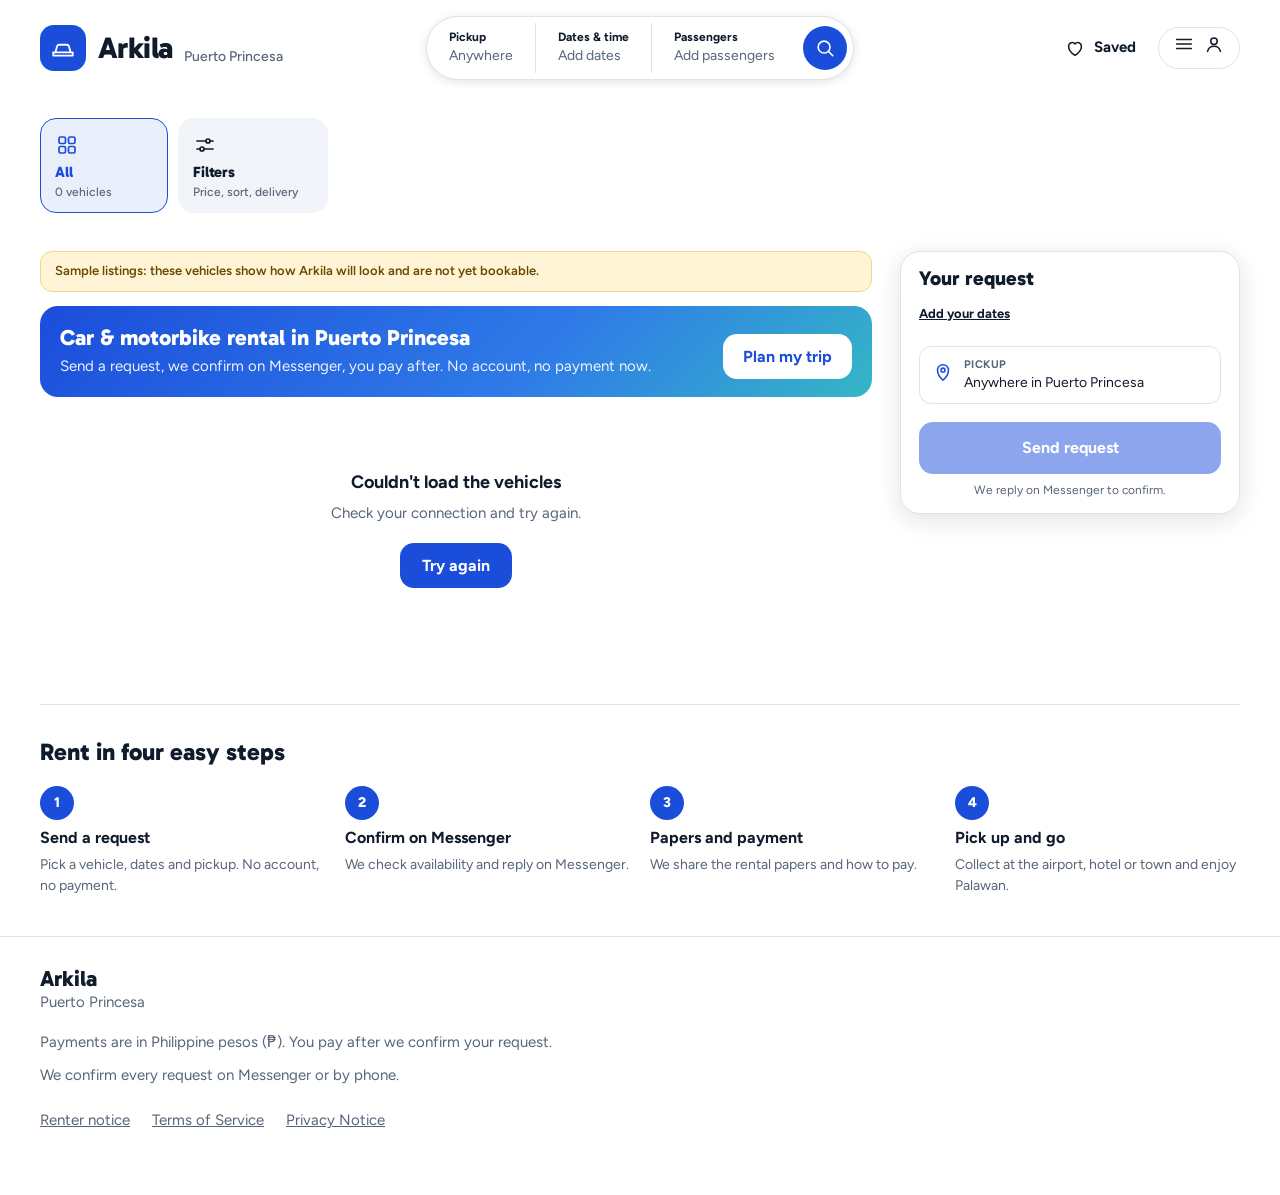
==== index.html @ a8ea5e09 "Fix pass: cards show full details, admin accessibility and counts Renter - Saved / results cards on " ====
<!doctype html><html lang="en"><head><meta charset="utf-8"><meta name="viewport" content="width=device-width,initial-scale=1">
<title>Arkila – Car &amp; Motorbike Rental in Puerto Princesa, Palawan</title>
<meta name="description" content="Rent a car, van or motorbike in Puerto Princesa. Send a request, we confirm on Messenger, you pay after. Airport, hotel and city pickup.">
<meta property="og:type" content="website"><meta property="og:site_name" content="Arkila">
<meta property="og:title" content="Arkila – Car &amp; Motorbike Rental in Puerto Princesa">
<meta property="og:description" content="Send a request, we confirm on Messenger, you pay after. Airport, hotel and city pickup.">
<meta property="og:locale" content="en_PH">
<meta name="twitter:card" content="summary">
<meta name="twitter:title" content="Arkila – Car &amp; Motorbike Rental in Puerto Princesa">
<meta name="twitter:description" content="Send a request, we confirm on Messenger, you pay after. Airport, hotel and city pickup.">
<!-- Still to add once the real address is known: og:image (a 1200x630 photo, full https link), og:url and a canonical link, e.g. <meta property="og:image" content="https://YOUR-DOMAIN/og.jpg"> -->
<meta name="theme-color" content="#1B4DDB">
<link rel="icon" href="data:image/svg+xml,%3Csvg xmlns='http://www.w3.org/2000/svg' viewBox='0 0 32 32'%3E%3Crect width='32' height='32' rx='8' fill='%231B4DDB'/%3E%3Cpath d='M7 21l2-7a2.5 2.5 0 0 1 2.4-1.8h9.2A2.5 2.5 0 0 1 23 14l2 7M5 21h22v4H5z' fill='none' stroke='%23fff' stroke-width='2' stroke-linejoin='round'/%3E%3C/svg%3E">
<link href="https://fonts.googleapis.com/css2?family=Gabarito:wght@600;700;800&family=Figtree:wght@400;500;600;700&display=swap" rel="stylesheet">
<script>try{var _p=(JSON.parse(localStorage.getItem('arkila2-pref')||'{}')||{});if(_p.theme==='light'||_p.theme==='dark')document.documentElement.setAttribute('data-theme',_p.theme)}catch(e){}</script><style>
:root{--bad:#C62828;--bg:#F1F4F8;--surface:#fff;--ink:#101B2B;--muted:#576579;--line:#DCE3EB;--accent:#1B4DDB;--accent-ink:#fff;--sun:#FFC72C;--tile1:#E3EAF3;--tile2:#CFD9E6;--win:#DCEBFA;--sh1:0 2px 10px rgba(15,26,43,.12);--f-display:'Gabarito','Trebuchet MS',system-ui,sans-serif;--f-body:'Figtree',system-ui,sans-serif}
@media(prefers-color-scheme:dark){:root:not([data-theme=light]){--bg:#0F0F10;--surface:#18181A;--ink:#F2F2F2;--muted:#9A9A9F;--line:#2D2D31;--accent:#6E95FF;--accent-ink:#0A1220;--tile1:#26262B;--tile2:#1C1C20;--win:#3A3A44;color-scheme:dark}}:root[data-theme=dark]{--bg:#0F0F10;--surface:#18181A;--ink:#F2F2F2;--muted:#9A9A9F;--line:#2D2D31;--accent:#6E95FF;--accent-ink:#0A1220;--tile1:#26262B;--tile2:#1C1C20;--win:#3A3A44;color-scheme:dark}:root[data-theme=light]{color-scheme:light}
*{box-sizing:border-box}html{-webkit-text-size-adjust:100%}
body{margin:0;background:var(--surface);color:var(--ink);font:15px/1.45 var(--f-body)}
button{font:inherit;color:inherit;background:none;border:0;cursor:pointer;padding:0}
svg.i{width:22px;height:22px;fill:none;stroke:currentColor;stroke-width:1.7;stroke-linecap:round;stroke-linejoin:round;flex:none}
/* header */
.hdr{position:sticky;top:0;z-index:20;background:var(--surface)}
.hrow{display:grid;grid-template-columns:1fr auto 1fr;align-items:center;gap:16px;padding:14px 40px}
.logo{display:flex;align-items:center;gap:10px;font:800 21px var(--f-display);letter-spacing:-.02em}
.logo i{width:32px;height:32px;border-radius:10px;background:var(--accent);display:grid;place-items:center}
.logo small{font:500 12px var(--f-body);color:var(--muted);letter-spacing:0}
.pill{display:flex;align-items:center;border:1px solid var(--line);border-radius:999px;box-shadow:var(--sh1);background:var(--surface);padding:6px 6px 6px 0}
.seg{padding:6px 22px;border-right:1px solid var(--line);text-align:left;white-space:nowrap}
.seg:nth-child(3){border-right:0}
.seg b{display:block;font-size:12px;font-weight:700}.seg span{font-size:14px;color:var(--muted)}
.pill .seg span.set,.pill .sm span.set,.pill .sm b.set{color:var(--ink);font-weight:600}.pill .seg span:not(.set){font-style:normal}
.go{width:44px;height:44px;border-radius:50%;background:var(--accent);color:var(--accent-ink);display:grid;place-items:center;margin-left:6px;border:0;padding:0;font:inherit;cursor:pointer}
.hr{display:flex;justify-content:flex-end;gap:8px;align-items:center}
.hr .b{height:42px;padding:0 14px;border-radius:999px;display:flex;align-items:center;gap:8px;font-weight:700}
.hr .b:hover{background:var(--bg)}
.menu{border:1px solid var(--line)!important}
.cats{display:flex;align-items:center;gap:8px;padding:0 40px;border-bottom:1px solid var(--line)}
.cats .row{display:flex;gap:34px;flex:1;overflow-x:auto;scrollbar-width:none}
.cat{display:flex;flex-direction:column;align-items:center;gap:6px;padding:10px 4px 12px;color:var(--muted);font-size:12px;font-weight:700;border-bottom:2px solid transparent;white-space:nowrap}
.cat svg{width:26px;height:26px}
.cat:hover{color:var(--ink)}.cat.on{color:var(--ink);border-color:var(--ink)}
.fbtn{display:flex;gap:8px;align-items:center;border:1px solid var(--line);border-radius:12px;padding:10px 14px;font-weight:700;font-size:14px}
/* grid */
.main{padding:24px 40px 120px;max-width:1500px;margin:0 auto}
.count{color:var(--muted);font-size:14px;margin:0 0 16px}
.tsg{border:1.5px solid var(--accent,#1B4DDB);border-radius:18px;padding:14px;margin:0 0 22px;background:color-mix(in srgb,var(--accent,#1B4DDB) 5%,var(--surface))}.tsh{display:flex;justify-content:space-between;gap:10px;align-items:flex-start;margin-bottom:10px}.tsh small{display:block;color:var(--muted);font-size:12.5px}.tsn{margin:0 0 10px;padding:9px 12px;border-radius:12px;background:var(--surface);border:1px solid var(--line);font-size:13px}.tsf{margin:10px 0 0;font-size:12px;color:var(--muted)}.why{display:flex;flex-wrap:wrap;gap:5px;margin-top:8px}.why span{font-size:12px;font-weight:700;border-radius:999px;padding:3px 9px}.why .ok{background:#E3F4EA;color:#145C37}.why .wn{background:#FDEBD0;color:#7A4300}.gl{font-size:12px;font-weight:700;color:var(--muted);margin:12px 0 6px}.chip.bt{border-style:dashed}.chip.bt.on{background:#0E6B8C;border-color:#0E6B8C}.tsn.boat{border-color:#0E6B8C;background:#E5F3F8;color:#0B3F52}.tsn.warn{border-color:#C77700;background:#FFF4E0;color:#5A3300}.rcv{width:100%;border:1px solid var(--line);border-radius:14px;padding:10px 14px;text-align:left;display:grid;gap:3px;font-size:14px}.rcv small{color:var(--muted)}.rcv.good{border-color:#15774A;background:#E3F4EA;color:#0E4D2E}.rcv.good small{color:#0E4D2E}.rcv.bad{border-color:#C77700;background:#FFF4E0;color:#5A3300}.rcv.bad small{color:#5A3300}.gch{display:flex;flex-wrap:wrap;gap:8px}
.grid{display:grid;grid-template-columns:repeat(auto-fill,minmax(250px,1fr));gap:28px 20px}
.card{display:block;text-align:left;width:100%}
.ph{position:relative;aspect-ratio:1/.92;border-radius:16px;background:linear-gradient(160deg,var(--tile1),var(--tile2));display:grid;place-items:center;overflow:hidden}
.ph svg.v{width:86%;height:auto;transition:transform .35s}
.card:hover .ph svg.v{transform:scale(1.05)}
.bd{position:absolute;left:12px;top:12px;background:var(--surface);border-radius:999px;padding:4px 11px;font-size:12px;font-weight:700;box-shadow:0 1px 4px rgba(0,0,0,.15)}
.hrt{position:absolute;right:10px;top:10px;color:#fff;width:36px;height:36px;display:grid;place-items:center}
.hrt svg{width:26px;height:26px;fill:rgba(0,0,0,.38);stroke:#fff;stroke-width:1.8;filter:drop-shadow(0 1px 2px rgba(0,0,0,.3))}
.hrt.on svg{fill:#E0245E;stroke:#E0245E}
.dots{position:absolute;bottom:10px;left:0;right:0;display:flex;justify-content:center;gap:5px}
.dots i{width:6px;height:6px;border-radius:50%;background:rgba(16,27,43,.25)}.dots i:first-child{background:var(--ink)}
.t{display:flex;justify-content:space-between;gap:8px;margin-top:10px;font-weight:700}
.t span{font-weight:500;display:flex;gap:4px;align-items:center}
.t svg{width:13px;height:13px;fill:var(--ink);stroke:none}
.s{color:var(--muted);font-size:14px}
.pr{margin-top:4px}.pr b{font-weight:700}.pr span{color:var(--muted)}
.how{margin-top:56px;padding-top:32px;border-top:1px solid var(--line)}
.how h2{font:800 24px var(--f-display);margin:0 0 20px}
.hw{display:grid;grid-template-columns:repeat(4,1fr);gap:20px}
.hw div{display:flex;flex-direction:column;gap:6px}
.hw .n{width:34px;height:34px;border-radius:50%;background:var(--accent);color:var(--accent-ink);display:grid;place-items:center;font-weight:800}
.hw b{font-size:16px}.hw span{color:var(--muted);font-size:14px}
.mapb{display:none}
.tabs{display:none}
.sm{display:none}
/* phone */
@media(max-width:760px){
 .hrow{grid-template-columns:1fr auto;padding:12px 16px 10px;gap:10px}
 .hrow .logo,.hrow .hr{display:none}
 .pill{flex:1;padding:6px;box-shadow:var(--sh1)}.pill .seg{display:none}.pill .sm{display:flex;align-items:center;gap:12px;flex:1;padding:4px 10px}
 .pill .sm div{line-height:1.25}.pill .sm b{display:block;font-size:14px}.pill .sm span{font-size:12px;color:var(--muted)}
 .pill .go{display:none}
 .hrow{display:flex}
 .circ{width:44px;height:44px;border:1px solid var(--line);border-radius:50%;display:grid;place-items:center;flex:none}
 .cats{padding:0 16px}.cats .fbtn{display:none}.cats .row{gap:26px}
 .main{padding:14px 16px 150px}.grid{grid-template-columns:1fr;gap:26px}
 .ph{aspect-ratio:1/.78;border-radius:18px}
 .hw{grid-template-columns:1fr 1fr}
 .mapb{bottom:84px;padding:12px 18px}
 .tabs{display:grid;grid-template-columns:repeat(4,1fr);position:fixed;bottom:0;left:0;right:0;background:var(--surface);border-top:1px solid var(--line);padding:8px 8px 14px;z-index:30}
 .tabs button{display:flex;flex-direction:column;align-items:center;gap:3px;font-size:11px;font-weight:700;color:var(--muted)}
 .tabs .on{color:var(--accent)}
}
@media(min-width:761px){.circ{display:none}}

/* merge: request panel + add button */
.layout{display:grid;grid-template-columns:minmax(0,1fr) 340px;gap:28px;align-items:start}
.layout .grid{grid-template-columns:repeat(auto-fill,minmax(230px,1fr))}
.cart{position:sticky;top:calc(var(--hh,190px) + 16px);background:var(--surface);border-radius:20px;border:1px solid var(--line);padding:18px;box-shadow:0 6px 24px rgba(15,26,43,.12)}
.cart h3{font:800 20px var(--f-display);margin:0 0 4px}.cart .sub{color:var(--muted);font-size:13px;margin-bottom:12px}
.row2{display:flex;gap:10px;align-items:center;border:1px solid var(--line);border-radius:12px;padding:10px 12px;margin-bottom:8px;font-size:14px}.row2 b{display:block;font-size:11px;color:var(--muted);letter-spacing:.04em}.row2 svg{color:var(--accent)}
.empty{text-align:center;padding:22px 10px;color:var(--muted);border:1.5px dashed var(--line);border-radius:14px;margin:10px 0}.empty svg{width:34px;height:34px;color:var(--line)}
.li{display:flex;gap:10px;align-items:center;padding:8px 0;border-bottom:1px solid var(--line)}
.li .th{width:56px;aspect-ratio:16/10;border-radius:8px;background:linear-gradient(160deg,var(--tile1),var(--tile2));display:grid;place-items:center;flex:none}.li .th svg{width:84%;height:auto}
.li div.x{flex:1;line-height:1.25}.li b{font-size:14px}.li small{display:block;color:var(--muted)}.li button{color:var(--muted);font-size:20px;padding:4px 8px}
.tot{display:flex;justify-content:space-between;margin:12px 0 4px;font-weight:700}.tot span:last-child{font:800 18px var(--f-display)}
.cta{width:100%;background:var(--accent);color:var(--accent-ink);border-radius:14px;padding:14px;font-weight:700;font-size:16px;margin-top:10px}.cta[disabled]{opacity:.4;cursor:default}
.note{font-size:12px;color:var(--muted);text-align:center;margin-top:8px}
.add{position:absolute;right:10px;bottom:10px;width:40px;height:40px;border-radius:50%;background:var(--surface);color:var(--accent);display:grid;place-items:center;box-shadow:0 3px 10px rgba(0,0,0,.25);transition:.15s;z-index:2}
.add.on{background:var(--accent);color:var(--accent-ink)}
.dots{display:none}
.pitch{display:flex;gap:16px;align-items:center;justify-content:space-between;flex-wrap:wrap;border-radius:18px;padding:18px 20px;margin:0 0 12px;background:linear-gradient(135deg,#1B4DDB,#2F7BE8 60%,#35B6C6);color:#fff}.pitch b{display:block;font:800 22px/1.2 var(--f-display)}.pitch span{display:block;opacity:.92;margin-top:4px}.pitch .pt{display:flex;gap:6px;flex-wrap:wrap;margin-top:10px}.pitch .pt i{font-style:normal;background:rgba(255,255,255,.18);border-radius:999px;padding:4px 10px;font-size:12px;font-weight:700}.pitch .cta{width:auto;padding:11px 20px;background:#fff;color:#1B4DDB}.qp{display:flex;gap:8px;overflow-x:auto;margin:0 0 14px;padding-bottom:2px;scrollbar-width:none}.qp .chip{white-space:nowrap;flex:none}
.cart.slim .empty{display:none}.cart.slim{padding:14px 18px}
.av{border:1px solid var(--line);border-radius:14px;padding:12px}.avh{display:flex;align-items:center;justify-content:space-between;margin-bottom:6px}.avh .x{width:32px;height:32px;border-radius:50%;border:1px solid var(--line);font-size:18px}
.avg{display:grid;grid-template-columns:repeat(7,1fr);gap:3px;text-align:center}.avg em{font-style:normal;font-size:12px;color:var(--muted);padding:3px 0}.avg span{padding:7px 0;border-radius:9px;font-weight:700;font-size:14px}.avg .pa{color:#B7C0CC}.sec2{display:flex;align-items:center;gap:8px;font-size:11px;font-weight:800;letter-spacing:.08em;text-transform:uppercase;color:var(--muted);margin:6px 0 -2px}.sec2 i{width:20px;height:20px;border-radius:50%;background:var(--accent);color:#fff;font-style:normal;display:grid;place-items:center;font-size:11px;letter-spacing:0}.dsr{display:flex;justify-content:space-between;align-items:center;gap:10px;border:1.5px solid var(--line);border-radius:14px;padding:11px 14px}.dsr small{display:block;color:var(--muted);font-size:11px;font-weight:700;letter-spacing:.05em;text-transform:uppercase}.dsr b{font-size:15px}.av.cod{margin:0}
.avg .pk{cursor:pointer}.avg .pk:hover{outline:2px solid color-mix(in srgb,var(--accent) 45%,transparent)}
.avg .x{background:var(--line);color:var(--muted);text-decoration:line-through}.avg .sl{background:color-mix(in srgb,var(--accent) 16%,transparent);color:var(--accent)}.avl i{display:inline-block;width:12px;height:12px;border-radius:4px;margin-right:5px;vertical-align:-2px}.avl i.x{background:var(--line)}.avl i.sl{background:color-mix(in srgb,var(--accent) 30%,transparent)}
.avw{background:color-mix(in srgb,var(--bad) 10%,transparent);border:1px solid color-mix(in srgb,var(--bad) 40%,transparent);color:var(--bad);border-radius:12px;padding:9px 12px;font-weight:700;font-size:13px}.bz{font-size:12px;font-weight:700;color:var(--muted);margin-top:2px}
.cta[disabled]{opacity:.5;cursor:not-allowed}
.avs{border-radius:12px;padding:9px 12px;font-weight:700;font-size:13px;flex:none}.avs.good{background:color-mix(in srgb,var(--good,#15774A) 14%,transparent);color:var(--good,#15774A)}.avs.bad{background:color-mix(in srgb,var(--bad) 10%,transparent);color:var(--bad)}
.qp{display:flex;gap:8px;overflow-x:auto;margin:0 0 6px;padding-bottom:2px;scrollbar-width:none}.qp::-webkit-scrollbar{display:none}.qp .chip{flex:none;white-space:nowrap}.qp .plan svg{width:15px;height:15px}
.pr .pd{display:block;color:var(--muted);font-size:13px;margin-top:1px}.rsec{margin:22px 0 0}.rsec:first-of-type{margin-top:14px}.rhd{display:flex;align-items:flex-end;justify-content:space-between;gap:12px;margin:0 0 10px}.rhd h2{font:800 20px var(--f-display);margin:0}.rhd p{margin:2px 0 0;color:var(--muted);font-size:13px}
.rar{display:flex;gap:6px;flex:none}.rab{width:32px;height:32px;border-radius:50%;border:1px solid var(--line);background:var(--surface);font-size:20px;line-height:1;display:grid;place-items:center;cursor:pointer}.rab:hover{border-color:var(--ink)}
.rw{display:flex;gap:16px;overflow-x:auto;scroll-snap-type:x proximity;scroll-behavior:smooth;scrollbar-width:none;padding:2px 2px 6px;margin:0 -2px}.rw::-webkit-scrollbar{display:none}.rw .card{flex:none;width:clamp(190px,21vw,235px);scroll-snap-align:start}
@media(max-width:760px){.rar{display:none}.rw{gap:12px;margin:0 -14px;padding:2px 14px 6px;scroll-padding-left:14px}.rw .card{width:min(46vw,200px)}.rhd h2{font-size:18px}}
.sheet.pp.sm{top:76px;left:auto;right:max(24px,calc((100% - 1280px)/2 + 24px));transform:none;width:min(380px,calc(100% - 32px));max-height:calc(100% - 100px);border-radius:18px;box-shadow:0 14px 44px rgba(0,0,0,.28)}.sheet.pp.sm::before{display:none}
.sheet.pp.sm .mn,.sheet.pp.sm .sh-b{grid-template-columns:minmax(0,1fr);min-width:0}.sheet.pp.sm .mn>button,.sheet.pp.sm .mn>a{min-width:0}.drs>*{flex-shrink:0}.mn .mrow{display:flex;align-items:center;justify-content:space-between;gap:10px;padding:8px}.mn .mrow .ml{display:flex;gap:14px;align-items:center;font-weight:700}.mn .sg2{display:flex;border:1px solid var(--line);border-radius:999px;padding:2px;flex:none}.mn .sg2 button{padding:6px 10px;gap:0;border-radius:999px;color:var(--muted);font-size:13px}.mn .sg2 button:hover{background:none}.mn .sg2 button.on{background:var(--ink);color:var(--surface)}
@media(max-width:760px){.sheet.pp.sm{top:auto;right:0;left:0;width:auto;max-height:78%;border-radius:22px 22px 0 0}.sheet.pp.sm::before{content:'';display:block;width:40px;height:4px;border-radius:4px;background:var(--line);margin:8px auto 0;flex:none}}
.crow{display:flex;gap:8px;align-items:center;margin:0 0 16px;flex-wrap:wrap}.crow .count{margin:0;flex:1}
.chip{display:flex;gap:6px;align-items:center;border:1px solid var(--line);border-radius:999px;padding:7px 14px;font-weight:700;font-size:14px}.chip.on{background:var(--ink);color:var(--surface);border-color:var(--ink)}
.chip svg{width:16px;height:16px}
.cbar{display:none;position:fixed;left:12px;right:12px;bottom:12px;z-index:31;background:var(--accent);color:var(--accent-ink);border-radius:16px;padding:12px 14px;align-items:center;gap:12px;box-shadow:0 8px 24px rgba(0,0,0,.3);transform:translateY(220px);visibility:hidden;transition:.25s,visibility 0s .25s}
.cbar.show{transform:none;visibility:visible;transition:.25s}.cbar .n{flex:none;width:30px;height:30px;border-radius:9px;background:rgba(255,255,255,.2);display:grid;place-items:center;font-weight:800}
.cbar>div:not(.n){flex:1;line-height:1.2}.cbar small{display:block;opacity:.85;font-size:12px}.cbar b{font-size:16px}.cbar .rv{background:var(--surface);color:var(--accent);border-radius:12px;padding:10px 16px;font-weight:800}
@media(max-width:1100px){.layout{grid-template-columns:minmax(0,1fr)}.cart{display:none}.cbar{display:flex}}
@media(max-width:760px){.cbar{bottom:72px}.chip.hd{display:none}}

.logo{background:none;border:0;cursor:pointer;color:inherit}
.hr .b,.circ,.fbtn{position:relative}
em.bg{position:absolute;top:2px;right:2px;min-width:18px;height:18px;border-radius:9px;background:var(--accent);color:var(--accent-ink);font:700 11px var(--f-body);font-style:normal;display:none;place-items:center;padding:0 4px}
.hr .b em.bg{position:static;margin-left:2px}
.fbtn em.bg{position:static}
.row2{width:100%;text-align:left;background:none;cursor:pointer}.row2:hover{border-color:var(--ink)}
.dl{position:absolute;left:12px;bottom:12px;background:rgba(16,27,43,.78);color:#fff;border-radius:999px;padding:3px 10px;font-size:12px;font-weight:700}
.card{cursor:pointer}.hrt:active svg,.add:active{transform:scale(.88)}.hrt svg,.add{transition:transform .12s}
.card{animation:in .35s both}.calm .card{animation:none}@keyframes in{from{opacity:0;transform:translateY(8px)}}
.pg{font:800 26px var(--f-display);margin:0 0 16px}
.none{text-align:center;padding:60px 16px;display:flex;flex-direction:column;align-items:center;gap:8px;color:var(--muted)}.none b{color:var(--ink);font-size:18px}
.map{position:relative;aspect-ratio:16/8.5;border-radius:20px;overflow:hidden;border:1px solid var(--line)}.map>svg{position:absolute;inset:0;width:100%;height:100%}
.pinb{position:absolute;transform:translate(-50%,-100%);background:var(--surface);border-radius:999px;padding:6px 12px;font-weight:800;font-size:14px;box-shadow:0 4px 14px rgba(0,0,0,.3);white-space:nowrap;text-align:center;line-height:1.1}.pinb small{display:block;font-weight:600;color:var(--muted);font-size:11px}.pinb:hover{background:var(--ink);color:var(--surface)}.pinb:hover small{color:var(--surface)}
/* sheets */
#ov{position:fixed;inset:0;z-index:60;display:none}#ov.on{display:block}
#ov .bk{position:absolute;inset:0;background:rgba(0,0,0,.42);animation:fadei .2s}
.sheet{position:absolute;background:var(--surface);border-radius:22px;box-shadow:0 24px 70px rgba(0,0,0,.4);display:flex;flex-direction:column;overflow:hidden}
.sheet.pp{top:92px;left:50%;transform:translateX(-50%);width:min(460px,calc(100% - 32px));max-height:calc(100% - 120px);animation:fadei .18s}
.sheet.md{top:50%;left:50%;transform:translate(-50%,-50%);width:min(800px,calc(100% - 48px));max-height:calc(100% - 60px);animation:fadei .18s}
@keyframes fadei{from{opacity:0}}@keyframes up{from{transform:translateY(100%)}}
.sh-h{display:flex;align-items:center;justify-content:space-between;padding:14px 18px;border-bottom:1px solid var(--line);font:800 18px var(--f-display)}
.sh-b{padding:16px 18px;overflow:auto}.sh-f{padding:12px 18px;border-top:1px solid var(--line);display:flex;gap:10px;justify-content:space-between;align-items:center}
.x{width:34px;height:34px;border-radius:50%;display:grid;place-items:center;flex:none}.x:hover{background:var(--bg)}.x:disabled{opacity:.3}
.x.ring{border:1px solid var(--line);width:38px;height:38px}
.lnk{font-weight:700;text-decoration:underline;color:var(--ink)}
.x{position:relative}.x::before,.hrt::before{content:'';position:absolute;inset:-5px}
@media(pointer:coarse),(max-width:760px){.sh-b .lnk,.agr .lnk,.cf .lnk,.fl2 button{padding:9px 0;margin:-9px 0;display:inline-block}.sg button,.sgt button,.ftabs button,.fg .sg button{min-height:44px}.sheet .tabsm button,.stabs button{min-height:44px}}
.tbs{display:flex;gap:6px;padding:10px 18px 0}.tbs button{flex:1;padding:8px;border-radius:999px;font-weight:700;font-size:14px;color:var(--muted);border:1px solid var(--line)}.tbs button.on{background:var(--ink);color:var(--surface);border-color:var(--ink)}
.opts{display:flex;flex-direction:column}.opt{display:flex;align-items:center;gap:12px;padding:11px 8px;border-radius:12px;text-align:left}.opt:hover{background:var(--bg)}.opt .oi{width:42px;height:42px;border-radius:12px;background:var(--bg);display:grid;place-items:center;flex:none}.opt small{display:block;color:var(--muted);font-size:12px}.opt>span:nth-child(2){flex:1;font-weight:700}
.opt .rd{width:20px;height:20px;border-radius:50%;border:2px solid var(--line)}.opt.on .rd{border:6px solid var(--accent)}
.calh{display:flex;justify-content:space-between;align-items:center;margin-bottom:8px}
.cal{display:grid;grid-template-columns:repeat(7,1fr);gap:2px;text-align:center}.cal em{font:700 12px var(--f-body);color:var(--muted);font-style:normal;padding:6px 0}
.dy{aspect-ratio:1;border-radius:50%;font-weight:600}.dy:hover:not(:disabled){outline:2px solid var(--ink)}.dy:disabled{color:var(--line);cursor:default}.dy.in{background:color-mix(in srgb,var(--accent) 14%,var(--surface));border-radius:0}.dy.on{background:var(--accent);color:var(--accent-ink)}
.hint{text-align:center;color:var(--muted);margin:10px 0 0}
.stp{display:flex;justify-content:space-between;align-items:center;gap:12px}.stp small{display:block;color:var(--muted)}.ctl{display:flex;gap:14px;align-items:center}.ctl b{min-width:34px;text-align:center;font-size:18px}
.fg{margin-bottom:20px}.fg>b{display:flex;justify-content:space-between;margin-bottom:10px}.pv{font-style:normal;color:var(--accent)}
.sg{display:flex;gap:8px;flex-wrap:wrap}.sg button{border:1px solid var(--line);border-radius:999px;padding:8px 14px;font-weight:700;font-size:14px}.sg button.on{background:var(--ink);color:var(--surface);border-color:var(--ink)}
input[type=range]{width:100%;accent-color:var(--accent)}
.dt{display:grid;grid-template-columns:1.15fr 1fr;overflow:auto}.dl2{background:linear-gradient(160deg,var(--tile1),var(--tile2))}.ph.big{height:100%;min-height:320px;aspect-ratio:auto;border-radius:0}.ph.big svg.v{width:88%}
.cl{position:absolute;left:12px;top:12px;background:var(--surface);box-shadow:0 1px 4px rgba(0,0,0,.2)}.ph.big .bd{left:auto;top:auto;right:14px;bottom:14px}
.dr{padding:22px;display:flex;flex-direction:column;gap:12px}.dr h3{font:800 24px var(--f-display);margin:0}
.ft{list-style:none;margin:0;padding:0;display:grid;gap:8px}.ft li{display:flex;gap:10px;align-items:center}.ft svg{width:18px;height:18px;color:var(--accent)}
.pb{border-top:1px solid var(--line);padding-top:12px;display:grid;gap:6px}.pl{display:flex;justify-content:space-between;align-items:center}.pl b{font:800 18px var(--f-display)}.pl.s{color:var(--muted);font-size:14px}
.co{display:grid;grid-template-columns:minmax(0,1.3fr) minmax(0,1fr);gap:0;overflow:auto;overflow-x:hidden}.co>*,.cf>*,.row2n>*,.ph2>*,.tp2>*{min-width:0}.cf input,.cf select{width:100%;box-sizing:border-box;min-width:0}.cf{padding:18px;display:grid;gap:12px;align-content:start}.sm2{padding:18px;background:var(--bg);display:flex;flex-direction:column;gap:6px}
.fl{display:grid;gap:4px}.fl span{font-size:12px;font-weight:700;color:var(--muted)}.fl input{border:1px solid var(--line);background:var(--surface);color:var(--ink);border-radius:12px;padding:12px 14px;font:inherit}.fl input:focus{outline:2px solid var(--accent);border-color:transparent}.fl em{font-style:normal;color:#B3261E;font-size:12px;min-height:0}.fl.bad input{border-color:#B3261E}
:root[data-theme=dark] .fl em{color:#FF8A80}@media(prefers-color-scheme:dark){:root:not([data-theme=light]) .fl em{color:#FF8A80}}
.ok{padding:26px 22px 22px;text-align:center;display:flex;flex-direction:column;align-items:center;gap:10px}.ok h3{font:800 24px var(--f-display);margin:0}.okc{width:56px;height:56px;border-radius:50%;background:var(--accent);color:var(--accent-ink);display:grid;place-items:center}.okc svg{width:30px;height:30px}.okb{display:flex;gap:10px;align-items:center;margin-top:8px;flex-wrap:wrap;justify-content:center}
.prog{list-style:none;margin:10px 0;padding:0;display:grid;grid-template-columns:repeat(5,minmax(0,1fr));gap:2px;width:100%;text-align:center}
.prog li{display:flex;flex-direction:column;align-items:center;gap:6px;min-width:0;line-height:1.2;font-size:12px;font-weight:700;color:var(--muted);position:relative}
.prog li i{width:28px;height:28px;border-radius:50%;border:2px solid var(--line);display:grid;place-items:center;font-style:normal;background:var(--surface);position:relative;z-index:1}
.prog li:not(:last-child)::after{content:"";position:absolute;top:13px;left:calc(50% + 14px);right:calc(-50% + 14px);height:2px;background:var(--line)}
.prog li.done i{background:var(--accent);border-color:var(--accent);color:var(--accent-ink)}.prog li.done::after{background:var(--accent)}.prog li.cur i{border-color:var(--accent);color:var(--accent)}.prog li.cur{color:var(--ink)}
.prog svg{width:16px;height:16px}.prog .sf{display:none}.prog li span{display:block;text-align:center}.prog li.bad i{background:var(--bad);border-color:var(--bad);color:#fff;font-weight:800}.prog li.bad{color:var(--bad)}
.why{position:relative;display:flex;flex-wrap:wrap;gap:6px;align-items:center;border:1px solid color-mix(in srgb,var(--bad) 35%,var(--surface));background:color-mix(in srgb,var(--bad) 8%,var(--surface));color:var(--bad);border-radius:12px;padding:9px 11px;font-weight:700;font-size:13px;cursor:pointer;outline:0;user-select:none}.why .wt{flex:1}.why .chv{padding:0;border-radius:0;flex:none;box-sizing:border-box;width:9px;height:9px;border-right:2px solid currentColor;border-bottom:2px solid currentColor;transform:rotate(45deg);transition:transform .2s;margin:-3px 4px 0 0}.why.on .chv{transform:rotate(-135deg);margin-top:3px}.why .tip{display:none;flex-basis:100%;border-radius:0;box-shadow:none;position:static;background:none;color:var(--ink);font-weight:500;padding:8px 0 2px;border-top:1px solid color-mix(in srgb,var(--bad) 25%,var(--surface));margin-top:2px}.why.on .tip{display:block}.why:focus-visible{box-shadow:0 0 0 2px var(--accent)}
@media(prefers-color-scheme:dark){:root:not([data-theme=light]){--bad:#FF8A80}}:root[data-theme=dark]{--bad:#FF8A80}

@media(max-width:560px){.prog .lf{display:none}.prog .sf{display:inline}.prog li{font-size:10.5px}.prog li i{width:24px;height:24px}.prog li:not(:last-child)::after{top:11px;left:calc(50% + 12px);right:calc(-50% + 12px)}}
.req{border:1px solid var(--line);border-radius:18px;padding:16px;margin-bottom:14px;max-width:760px}.rh{display:flex;justify-content:space-between;gap:12px}.rh small{display:block;color:var(--muted)}.rt{font:800 18px var(--f-display)}.rm{color:var(--muted);font-size:14px;margin:6px 0}.ra{display:flex;justify-content:space-between;align-items:center;gap:10px}.ra small{color:var(--muted)}
.mn{display:grid;gap:2px}.mn button{display:flex;gap:14px;align-items:center;padding:14px 8px;border-radius:12px;font-weight:700;text-align:left}.mn button:hover{background:var(--bg)}
#toast{position:fixed;left:50%;bottom:28px;transform:translate(-50%,30px);background:var(--ink);color:var(--surface);padding:11px 18px;border-radius:22px;font-weight:700;z-index:90;opacity:0;pointer-events:none;transition:.25s;width:max-content;max-width:calc(100% - 32px);text-align:center}
.vh{position:absolute;width:1px;height:1px;overflow:hidden;clip:rect(0 0 0 0);white-space:nowrap}.card:focus-visible{outline:3px solid var(--accent);outline-offset:4px;border-radius:16px}
/* Saved and Your requests are not browse pages, so the type chips and Filters button step aside */
body[data-view=saved] .cats,body[data-view=requests] .cats{display:none}
/* optional destinations in the search sheet */
.gdt{margin-top:14px;border-top:1px solid var(--line)}.gdt summary{display:flex;align-items:center;justify-content:space-between;gap:10px;min-height:48px;cursor:pointer;font-weight:700;font-size:14px;list-style:none}.gdt summary::-webkit-details-marker{display:none}
.gdt summary small{color:var(--muted);font-weight:500}.gdt summary::after{content:"";width:8px;height:8px;border-right:2px solid var(--muted);border-bottom:2px solid var(--muted);transform:rotate(45deg);margin:-4px 4px 0 auto;flex:none}.gdt[open] summary::after{transform:rotate(-135deg);margin-top:4px}.gdt summary .fcn{margin-left:auto}
.pitch i.lg{font-style:normal}@media(max-width:560px){.pitch i.lg{display:none}.pitch{align-items:center}}
/* results view */
.rtop{display:flex;align-items:center;justify-content:space-between;gap:10px;margin:4px 0 10px}.rtop b{font-size:17px}
.sortb{min-height:40px}
.fchs{display:flex;flex-wrap:wrap;align-items:center;gap:8px;margin:0 0 16px}
.fchp{display:inline-flex;align-items:center;gap:7px;min-height:40px;padding:0 13px;border-radius:999px;border:1px solid var(--ink);background:var(--surface);color:var(--ink);font:600 14px var(--f-body);cursor:pointer}.fchp i{font-style:normal;font-size:11px;color:var(--muted)}
.fchs .lnk{min-height:40px;display:inline-flex;align-items:center}
.grid.res{grid-template-columns:repeat(auto-fill,minmax(220px,1fr));gap:26px 16px}
@media(max-width:560px){.grid.res{grid-template-columns:repeat(2,minmax(0,1fr));gap:22px 12px}
 .grid.res .card .s{white-space:normal}.grid.res .rdl{flex-wrap:wrap;white-space:normal;row-gap:0}.grid.res .rda{flex-basis:100%;padding-left:21px}.grid.res .rda .dot{display:none}}
.rda .dot{font-style:normal}
/* comfortable tap targets */
.hrt{width:40px!important;height:40px!important}.sh-h .x,.x.cl{min-width:40px;min-height:40px}.rab{width:40px;height:40px}
.cat,.fbtn,.go,.chip{min-height:40px}.dsr .lnk,.cart .lnk,.cf .lnk,#sh .lnk{min-height:40px;display:inline-flex;align-items:center}
input:not([type=checkbox]):not([type=radio]),select,textarea{font-size:max(16px,1em)!important}/* under 16px, iPhones zoom the page when a field is tapped */
.cta{min-height:44px}.go{flex:none;min-width:44px}
/* the card's name is the real button; its ::after stretches over the whole card, and Save / Add sit above it */
.card{position:relative}.card .cname{all:unset;font-weight:700;cursor:pointer;min-width:0;overflow:hidden;text-overflow:ellipsis;white-space:nowrap;display:block}
.card .cname::after{content:"";position:absolute;inset:0;border-radius:16px}
.card .cname:focus-visible::after{outline:3px solid var(--accent);outline-offset:4px}
.card .hrt,.card .add{z-index:2}.hpf{position:absolute;left:-9999px;width:1px;height:1px;opacity:0}
@media(max-width:760px){.pitch{padding:12px 14px;gap:10px;flex-wrap:nowrap}.pitch b{font-size:16px}.pitch span{font-size:13px}.pitch .cta{padding:9px 14px;font-size:14px;flex:none}}
/* the top bar always spans the screen; long rows inside it scroll instead of widening it */
.hdr,.ft2{align-self:stretch;width:100%;min-width:0;max-width:100%}.hrow,.cats{min-width:0;max-width:100%}
/* "Rent in four easy steps": columns always fit the screen (4 across on wide screens, 2×2 below) */
.how{min-width:0;max-width:100%}.hw{grid-template-columns:repeat(4,minmax(0,1fr))}.hw>div{min-width:0}.hw span,.hw b{white-space:normal;overflow-wrap:anywhere}
@media(max-width:999px){.hw{grid-template-columns:repeat(2,minmax(0,1fr));gap:22px 16px}}
/* category tiles (foodpanda-style) */
.cats{border-bottom:0}.cats .row{gap:10px;padding:6px 0 14px}
.cat{flex:none;min-width:128px;flex-direction:column;align-items:flex-start;gap:3px;padding:11px 14px;border-radius:16px;background:var(--bg);border:1.5px solid transparent;color:var(--ink);text-align:left;white-space:nowrap}
.cat svg{width:24px;height:24px;margin-bottom:3px}.cat b{font:800 15px var(--f-display);letter-spacing:-.01em}.cat small{font-size:12px;font-weight:500;color:var(--muted)}
.cat:hover{border-color:var(--line);color:var(--ink)}.cat.on{border-color:var(--accent);background:color-mix(in srgb,var(--accent) 9%,var(--surface));color:var(--ink)}.cat.on svg,.cat.on b{color:var(--accent)}
@media(max-width:760px){.cats .row{gap:8px}.cat{min-width:112px;padding:9px 12px}.cat b{font-size:14px}}
/* the separate Filters buttons are replaced by the Filters tile */
.cats .fbtn,.hrow .circ{display:none!important}.cats .row{flex:1}
.cat.flt{min-width:150px}.fcn{font-style:normal;display:inline-grid;place-items:center;min-width:18px;height:18px;border-radius:9px;background:var(--accent);color:var(--accent-ink);font:700 11px var(--f-body);padding:0 5px;margin-left:4px;vertical-align:2px}
/* scrolled down: the tiles shrink to small pills tucked under the search bar */
.cat{transition:border-radius .2s ease,background .15s}/* no animated height: the spacer must match the collapsed header exactly */
body.scrl .hdr{box-shadow:0 4px 14px rgba(15,26,43,.08)}
body.scrl .hrow{padding-top:8px;padding-bottom:8px}
body.scrl .cats .row{padding:0 0 8px;gap:8px}
body.scrl .cat{flex-direction:row;align-items:center;min-width:0;padding:6px 12px;gap:6px;border-radius:999px}
body.scrl .cat small{display:none}body.scrl .cat svg{width:17px;height:17px;margin:0}body.scrl .cat b{font-size:13px}
body.scrl .cat.flt{min-width:0}
@media(min-width:761px){.cat{padding-top:11px}}
/* vehicle page: slim bottom bar (price + dates | Request), pinned under the details */
/* request form: trip block in the search-bar style */
/* loading placeholders (shimmer) */
.sk{display:block;border-radius:8px;background:linear-gradient(90deg,var(--line) 25%,color-mix(in srgb,var(--line) 45%,var(--surface)) 50%,var(--line) 75%);background-size:200% 100%;animation:shim 1.3s linear infinite}
.skc{pointer-events:none;animation:none!important}.skc .ph.sk{border-radius:16px}
.sk-t{width:220px;height:20px;margin-bottom:6px}.sk-s{width:140px;height:12px}.sk-l{width:75%;height:14px;margin-top:10px}.sk-m{width:55%;height:12px;margin-top:6px}.sk-p{width:35%;height:16px;margin-top:8px}
@keyframes shim{from{background-position:200% 0}to{background-position:-200% 0}}
@media(prefers-reduced-motion:reduce){.sk{animation:none}}
/* search bar + round Filters button (shown after scrolling, same height as the search bar on every screen) */
.pillw{display:flex;align-items:center;gap:10px;min-width:0;justify-self:center;max-width:100%}.pillw .pill{min-width:0}
.cfb{display:none;flex:none;position:relative;border:1px solid var(--line);border-radius:999px;background:var(--surface);box-shadow:var(--sh1);color:var(--ink);place-items:center}
.cfb svg{width:22px;height:22px}
.cfn{position:absolute;top:-3px;right:-3px;min-width:18px;height:18px;border-radius:9px;background:var(--accent);color:var(--accent-ink);font:700 11px var(--f-body);font-style:normal;display:none;place-items:center;padding:0 5px}
body.scrl .cfb{display:grid}body.scrl .cats{display:none}
@media(max-width:760px){.pillw{flex:1}.pillw .pill{flex:1}}
/* compact request form: header links, slim vehicle rows, paired fields, tighter inputs */
.co1 .cf{gap:10px}.co1 .sec2{margin:4px 0 -2px}
.sec2r{margin-left:auto;font:700 12px var(--f-body);letter-spacing:0;text-transform:none;color:var(--accent);text-decoration:none;display:inline-flex;gap:4px;align-items:center}.sec2r svg{width:14px;height:14px}
.co1 .cvs .li .x{display:flex!important;flex-direction:column;align-items:flex-start!important;justify-content:center;place-items:initial;width:auto;height:auto}.co1 .cvs .li .x b,.co1 .cvs .li .x small{width:auto;margin:0}
.co1 .cvs{padding:2px 10px}.co1 .cvs .li{padding:6px 0;gap:10px}.co1 .cvs .li .th{width:46px}.co1 .cvs .li small{font-size:12px}
.co1 .cf .fl input,.co1 .cf .fl select{padding:10px 12px}.co1 .cf .fl>span{font-size:11px}.co1 .ph2{grid-template-columns:96px minmax(0,1fr);gap:6px}
.co1 .agr{font-size:13px}.co1 .agr input{width:18px;height:18px}.agr .byl2{font:inherit;text-decoration:underline}
.co1 .cf .sec2r{margin:-9px 0 -9px auto}
@media(max-width:760px){.co1 .cf .row2n.cphr{grid-template-columns:minmax(0,1fr)}.cvd{display:none}
 .co1 .tpill{flex-wrap:wrap;border-radius:16px}.co1 .tseg{flex:1 1 50%;border-bottom:1px solid var(--line)}.co1 .tseg:nth-child(2n){border-right:0}.co1 .tseg:nth-last-child(-n+2){border-bottom:0}}
/* When pop-up: time box + extra hours side by side, return time, live total */
.cpt{display:grid;grid-template-columns:minmax(0,1.3fr) minmax(0,1fr);gap:10px;margin-top:12px}.cpt .fl>span{font-size:11px;font-weight:700;letter-spacing:.05em;text-transform:uppercase;color:var(--muted)}
.cpt .cbx{background:var(--bg);border:1px solid var(--line);border-radius:12px;padding:10px 12px;font:inherit;color:var(--ink);width:100%}
.cpsum{display:flex;justify-content:space-between;align-items:baseline;border-top:1px solid var(--line);margin-top:10px;padding-top:10px;font-size:12px;color:var(--muted)}.cpsum b{font:800 16px var(--f-display);color:var(--ink)}.cpsum:has(b:empty){display:none}
/* trip block: one compact pill row, like the search bar */
.tpill{display:flex;border:1px solid var(--line);border-radius:999px;overflow:hidden;background:var(--surface)}
.tseg{display:flex;flex-direction:column;align-items:flex-start;gap:1px;padding:8px 12px;text-align:left;min-width:0;flex:1 1 0;border-right:1px solid var(--line)}
.tseg:last-child{border-right:0}
.tseg b{font-size:11px;white-space:nowrap;overflow:hidden;text-overflow:ellipsis;max-width:100%}
.tpill .tseg:first-child{flex:1.7 1 0}/* "When" gets more room */
@media(max-width:760px){.co1 .tpill .tseg:first-child{flex:1 1 100%;border-right:0;border-bottom:1px solid var(--line)}.co1 .tpill .tseg:nth-child(2){flex:1 1 50%;border-right:1px solid var(--line);border-bottom:0}.co1 .tpill .tseg:nth-child(3){flex:1 1 50%;border-right:0;border-bottom:0}}
@media(max-width:760px){.tseg{padding:7px 8px}.tseg b{font-size:10px}.tseg>span{font-size:12px}}
.tseg b{font-size:12px;font-weight:700;color:var(--ink)}.tseg>span{font-size:14px;color:var(--muted);max-width:100%;white-space:nowrap;overflow:hidden;text-overflow:ellipsis}
.tseg.set>span{color:var(--ink);font-weight:600}.tseg:hover{background:var(--bg)}
.tseg.bad{background:color-mix(in srgb,var(--bad) 9%,transparent)}.tseg em{font-style:normal;font-size:11px;font-weight:600;color:var(--bad)}
.cvs .li .x,.cvs .li .x b,.cvs .li .x small{text-align:left!important;display:block}.cvr{cursor:pointer;border-radius:10px}.cvr:hover .x b{text-decoration:underline}.cvr:focus-within{outline:2px solid var(--accent);outline-offset:2px}.cvr .cvn{all:unset;cursor:pointer;display:block;padding:12px 0;margin:-12px 0}.cvr .cvn:focus-visible{outline:none}.copop .dsr{display:none}.copop .opts .opt{width:100%}
.tgrid2{display:grid;grid-template-columns:repeat(4,minmax(0,1fr));gap:6px;max-height:210px;overflow:auto;margin:0 0 12px;padding:2px}
@media(max-width:420px){.tgrid2{grid-template-columns:repeat(3,minmax(0,1fr))}}
.copop .trpb{padding:0}.copop .dpopc{max-height:calc(100% - 8px)}
/* screen fit: phones show the vehicle types as compact pills, and short (landscape) screens get a slim header */
@media(max-width:760px){.cats .row{padding:2px 0 10px;gap:8px}.cat{flex-direction:row;align-items:center;min-width:0;padding:8px 13px;gap:6px;border-radius:999px}.cat svg{width:17px;height:17px;margin:0}.cat b{font-size:13px}.cat small{display:none}.cat.flt{min-width:0}}
@media(max-height:520px){.hrow{padding:8px 16px;gap:10px}.logo small{display:none}.logo{font-size:17px}.logo i{width:26px;height:26px}.cats .row{padding:2px 0 8px;gap:8px}.cat{flex-direction:row;align-items:center;min-width:0;padding:7px 12px;gap:6px;border-radius:999px}.cat svg{width:16px;height:16px;margin:0}.cat b{font-size:13px}.cat small{display:none}.cats{padding-top:4px}}
/* vehicle page: calendar pop-up over the details column (bottom sheet style) */
/* centred over the whole vehicle panel (it sits relative to the panel, not the details column) */
.dpop{position:absolute;inset:0;z-index:6;display:none;align-items:center;justify-content:center;padding:16px;background:rgba(10,16,26,.42);animation:fadei .15s}.dpop.on{display:flex}
.dpopc{width:min(400px,100%);max-height:100%;overflow:auto;background:var(--surface);border-radius:20px;padding:14px 16px 16px;box-shadow:0 18px 50px rgba(0,0,0,.35);animation:pop .2s ease}
@keyframes pop{from{opacity:0;transform:scale(.96)}}
.dph{display:flex;align-items:center;justify-content:space-between;gap:10px;margin:0 0 10px}.dph b{font:700 15px var(--f-body)}.dph .cta{width:auto;margin:0;padding:8px 18px;font-size:14px}
.dpopc .av{max-width:none;border:0;padding:0}
/* vehicle page: specs as one compact row of chips (was four big boxes) */
.dch{display:flex;flex-wrap:wrap;gap:6px}.dch span{display:inline-flex;align-items:center;gap:4px;background:var(--bg);border:1px solid var(--line);border-radius:999px;padding:5px 11px;font-size:13px;font-weight:600;color:var(--ink)}
.dch .y{background:var(--sun);border-color:var(--sun);color:#4A3200}.dch svg{width:14px;height:14px}
.sheet.lg .ph.big .hrt{right:12px;top:12px;width:36px;height:36px;border-radius:50%;background:var(--surface);box-shadow:0 1px 5px rgba(0,0,0,.18)}.sheet.lg .ph.big .hrt svg{width:19px;height:19px;fill:none;stroke:var(--ink);stroke-width:2;filter:none}.sheet.lg .ph.big .hrt.on svg{fill:#E0245E;stroke:#E0245E}
/* vehicle cards: clear heart, one-line names, bold price, area in the ready line */
.card .hrt{right:10px;top:10px;width:34px;height:34px;border-radius:50%;background:var(--surface);box-shadow:0 1px 5px rgba(0,0,0,.18)}
.card .hrt svg{width:18px;height:18px;fill:none;stroke:var(--ink);stroke-width:2;filter:none}.card .hrt.on svg{fill:#E0245E;stroke:#E0245E}
.card .t{min-width:0}.card .t>span:first-child,.card .t>.cname{min-width:0;overflow:hidden;text-overflow:ellipsis;white-space:nowrap}
.card .s{white-space:nowrap;overflow:hidden;text-overflow:ellipsis}
.card .pr{margin-top:5px}.card .pr b{font:800 17px var(--f-display);letter-spacing:-.01em}.card .pr span{font-size:13px}
.rdl .rda{color:var(--muted);font-weight:500}.rdl{white-space:nowrap;overflow:hidden;text-overflow:ellipsis}
/* yellow badge + ready line on cards */
.ybd{position:absolute;left:12px;bottom:12px;background:var(--sun);color:#4A3200;border-radius:999px;padding:3px 10px;font-size:12px;font-weight:700;box-shadow:0 1px 4px rgba(0,0,0,.15)}
.rdl{display:flex;gap:5px;align-items:center;font-size:13px;font-weight:600;margin-top:2px}.rdl svg{width:15px;height:15px}
.rdl.g{color:#15774A}.rdl.w{color:#9A5B00}
:root[data-theme=dark] .rdl.g{color:#5BD08F}:root[data-theme=dark] .rdl.w{color:#F5B35A}@media(prefers-color-scheme:dark){:root:not([data-theme=light]) .rdl.g{color:#5BD08F}:root:not([data-theme=light]) .rdl.w{color:#F5B35A}}
/* one calendar look everywhere (search, vehicle page, checkout): bordered box, round arrow buttons, rounded-square days, chosen days tinted with blue numbers */
.av{border:1px solid var(--line);border-radius:14px;padding:12px;max-width:420px;margin-left:auto;margin-right:auto}.av.cod{margin:0 auto}
.avh,.calh{display:flex;align-items:center;justify-content:space-between;margin-bottom:6px}
.avh .x,.calh .x{width:32px;height:32px;border-radius:50%;border:1px solid var(--line)}.avh .x svg,.calh .x svg{width:16px;height:16px}
.avg,.cal{display:grid;grid-template-columns:repeat(7,1fr);gap:3px;text-align:center}
.avg em,.cal em{font:400 12px var(--f-body);font-style:normal;color:var(--muted);padding:3px 0}
.avg span,.cal .dy{aspect-ratio:auto;padding:7px 0;border-radius:9px;font-weight:700;font-size:14px;background:none;color:var(--ink)}
.avg .pa,.cal .dy:disabled{color:#B7C0CC}
.avg .pk:hover,.cal .dy:hover:not(:disabled){outline:2px solid color-mix(in srgb,var(--accent) 45%,transparent);outline-offset:0}
.avg .in,.avg .sl,.cal .dy.in{background:color-mix(in srgb,var(--accent) 16%,transparent);color:var(--accent);border-radius:9px}
.avg .on,.cal .dy.on{background:var(--accent);color:var(--accent-ink);border-radius:9px}/* start and return day stand out */
.avg .x{background:var(--line);color:var(--muted);text-decoration:line-through;opacity:1}.avg .rt{background:linear-gradient(135deg,var(--line) 50%,transparent 50%);color:var(--muted)}
.avg .sx{background:var(--bad);color:#fff}
.avl{display:flex;gap:14px;margin-top:8px;font-size:12px;color:var(--muted)}.avl i.x{background:var(--line);border:0}.avl i.sl{background:color-mix(in srgb,var(--accent) 16%,transparent)}.avl i.on{background:var(--accent)}
/* panels never scroll as a whole (only their inner list does). Hidden chip inputs stay inside their chip,
   so tapping one can't push the panel up and leave a blank gap under the Send bar. */
.sheet{overflow:clip}.co,.sh-b,.drs{position:relative}.chp{position:relative}
/* checkout: one column with a sticky total + send bar */
.sheet.md.co1{width:min(560px,calc(100% - 48px))}@media(max-width:760px){.sheet.md.co1{width:auto;left:0;right:0}}/* phones: full-width bottom sheet like every other panel */.co1 .co{grid-template-columns:minmax(0,1fr)}.co1 .cf{gap:14px}
.cvs .li .x{text-align:left}.cvs{border:1.5px solid var(--line);border-radius:14px;padding:4px 12px}.cvs .li:last-of-type{border-bottom:0}.cvs .cadd{display:block;padding:10px 0;color:var(--accent);text-decoration:none;font-size:14px}
.stk .tt2r{display:flex;justify-content:space-between;align-items:baseline;gap:10px;margin:0 0 8px;font-size:13px;color:var(--muted)}.stk .tt2r b{font:800 20px var(--f-display);color:var(--ink)}
details.tmr summary b{font-weight:700;margin-left:6px;color:var(--accent)}
.pb .dsec{display:block;width:100%;text-align:center;margin:10px 0 0;color:var(--ink);font-size:14px}
.smpl{margin:0 0 14px;padding:10px 14px;border-radius:12px;background:#FFF4D6;color:#6B4A00;border:1px solid #F0D58A;font-size:13px;font-weight:600}#toast.on{opacity:1;transform:translate(-50%,0)}

.tp{display:grid;gap:10px}.tp .fl{margin:0}
.wheel{position:relative;display:flex;gap:4px;height:200px;background:var(--bg);border-radius:16px;overflow:hidden}
.wheel .band{position:absolute;left:8px;right:8px;top:80px;height:40px;border-radius:10px;background:color-mix(in srgb,var(--accent) 16%,var(--surface))}
.wcol{flex:1;overflow-y:auto;scroll-snap-type:y mandatory;scrollbar-width:none;padding:80px 0;position:relative;z-index:1;text-align:center;-webkit-mask-image:linear-gradient(transparent,#000 32%,#000 68%,transparent);mask-image:linear-gradient(transparent,#000 32%,#000 68%,transparent);overscroll-behavior:contain}
.wcol::-webkit-scrollbar{display:none}
.wcol div{height:40px;line-height:40px;scroll-snap-align:center;cursor:pointer;font:700 20px var(--f-display);color:var(--muted);transition:color .1s}.wcol div.on{color:var(--ink);font-size:22px}
.xh{display:grid;gap:8px;border-top:1px solid var(--line);padding-top:12px}.xh>div:first-child small{display:block;color:var(--muted);font-size:12px;margin-top:2px}
.xhc{display:flex;gap:14px;align-items:center;justify-content:center}
.xdots{display:flex;gap:6px;justify-content:center}.xdots i{width:8px;height:8px;border-radius:50%;background:var(--line)}.xdots i.on{background:var(--accent)}
#xcost{text-align:center;font-weight:700;color:var(--ink)}
.pill .seg span,.pill .sm span{white-space:nowrap;overflow:hidden;text-overflow:ellipsis;max-width:220px;display:block}
.pill .sm div{min-width:0}.pill .sm{min-width:0}
.tgrid{position:relative;display:grid;grid-template-columns:repeat(3,1fr);gap:8px;max-height:172px;overflow-y:auto;overscroll-behavior:contain;padding:2px;scrollbar-width:thin}
.tc{border:1px solid var(--line);border-radius:12px;padding:10px 0;font-weight:700;font-size:14px;background:var(--surface)}.tc:hover{border-color:var(--ink)}.tc.on{background:var(--ink);color:var(--surface);border-color:var(--ink)}
.xh2{display:flex;align-items:center;justify-content:space-between;gap:12px;border-top:1px solid var(--line);padding-top:12px}.xl small{display:block;color:var(--muted);font-size:12px}
.xh2 .xhc{gap:10px}#xcost:empty{display:none}#xcost{text-align:right;font-weight:700}
.prim{background:var(--accent);color:var(--accent-ink);justify-content:center}.mn .prim:hover{background:var(--accent);opacity:.92}
.me{display:flex;gap:12px;align-items:center;padding:6px 8px 14px;border-bottom:1px solid var(--line);margin-bottom:6px}.me small{display:block;color:var(--muted)}
i.av{width:32px;height:32px;border-radius:50%;background:var(--ink);color:var(--surface);display:grid;place-items:center;font:800 14px var(--f-body);font-style:normal;flex:none}
.hr .menu i.av{width:26px;height:26px;font-size:12px}
.soc{display:grid;gap:8px}.so{border:1px solid var(--line);border-radius:12px;padding:12px;font-weight:700}.so:hover{border-color:var(--ink)}
.or{display:flex;align-items:center;gap:10px;color:var(--muted);margin:14px 0;font-size:13px}.or::before,.or::after{content:"";flex:1;height:1px;background:var(--line)}
.swp{text-align:center;margin:14px 0 4px}
.gst{background:var(--bg);border-radius:12px;padding:10px 12px;font-size:13px;color:var(--muted)}.gst.in{display:flex;gap:8px;align-items:center;color:var(--good);font-weight:700}.gst svg{width:16px;height:16px}
.tp2{display:grid;grid-template-columns:minmax(0,1.5fr) minmax(0,1fr);gap:12px}.tp2 .fl{margin:0}
.cbx{border:1px solid var(--line);background:var(--surface);color:var(--ink);border-radius:12px;padding:12px 14px;font:inherit;text-align:left;width:100%;cursor:pointer}
.cbx.open,.cbx:focus{outline:2px solid var(--accent);outline-offset:0;border-color:transparent}
.cbx.sel::after{content:"";float:right;width:8px;height:8px;border-right:2px solid var(--muted);border-bottom:2px solid var(--muted);transform:rotate(45deg);margin-top:4px}
#dd{position:fixed;z-index:80;display:none;background:var(--surface);border-radius:14px;box-shadow:0 10px 36px rgba(0,0,0,.28);border:1px solid var(--line);overflow-y:auto;padding:6px;overscroll-behavior:contain}
.di{display:flex;justify-content:space-between;align-items:center;width:100%;padding:11px 14px;border-radius:10px;text-align:left;font:inherit}.di:hover{background:var(--bg)}.di.on{background:color-mix(in srgb,var(--accent) 12%,var(--surface));font-weight:700}.di small{color:var(--muted);font-weight:500}
.dn{padding:12px 14px;color:var(--muted)}.hint2{color:var(--muted);font-size:13px;margin:8px 0 0}
html{overflow-x:hidden;overscroll-behavior-x:none;-webkit-text-size-adjust:100%;text-size-adjust:100%}body{display:flex;flex-direction:column;min-height:100vh;min-height:100dvh;overflow-x:clip;overscroll-behavior-x:none}body:not(.rdy) .ft2,body:not(.rdy) .tabs{visibility:hidden}.tabs,.cbar{transform:translateZ(0);-webkit-backface-visibility:hidden;backface-visibility:hidden}.cats .row{overscroll-behavior-x:contain;touch-action:pan-x pan-y}.main{flex:1 0 auto;width:100%;padding-bottom:40px}
.ft2{margin-top:auto;border-top:1px solid var(--line);background:var(--surface);padding:28px 40px 40px;color:var(--muted)}
.ft2 p{margin:0 0 12px;font-size:15px}
.ftop{display:flex;justify-content:space-between;gap:20px;margin-bottom:18px}.fb{font:800 22px var(--f-display);color:var(--ink)}.fs{font-size:15px}
.fol small{display:block;font-weight:700;letter-spacing:.08em;font-size:12px;margin-bottom:8px;text-align:right}
.soc2{display:flex;gap:10px}.soc2 button{width:48px;height:48px;border-radius:50%;border:1px solid var(--line);display:grid;place-items:center;color:var(--muted)}.soc2 button:hover{color:var(--ink);border-color:var(--ink)}
.fl2{display:flex;flex-wrap:wrap;gap:0 22px}.fl2 button{padding:11px 0;min-height:40px;text-decoration:underline;color:var(--muted);font:inherit}.fl2 button:hover{color:var(--ink)}
@media(min-width:761px){.logo{font-size:30px;gap:12px}.logo i{width:46px;height:46px;border-radius:14px}.logo i svg{width:26px!important;height:26px!important}.logo small{font-size:14px;align-self:flex-end;margin-bottom:6px}.hrow{padding:16px 40px 26px}.cats{padding-top:6px}.cat{padding-top:14px}.fbtn{margin-top:8px}}
@media(max-width:760px){.ft2{padding:24px 16px 150px}.main{padding-bottom:24px}}
.tnote{border-top:1px solid var(--line);padding-top:12px}.tt{display:flex;justify-content:space-between;align-items:baseline;font:800 18px var(--f-display)}.tnote p{color:var(--muted);margin:6px 0 0;font-size:14px}
.agr{display:flex;gap:10px;align-items:flex-start;cursor:pointer;line-height:1.4;font-size:14px}.agr input{width:22px;height:22px;accent-color:var(--accent);flex:none;margin-top:1px}.agr.bad{color:#B3261E}.agr .lnk{font:inherit;color:inherit}.aer{font-style:normal;color:#B3261E;font-size:12px;margin-top:-6px}
.cf .fl>span,#af .fl>span{font-size:12px;font-weight:700;letter-spacing:.06em;text-transform:uppercase}.rq2{color:#B3261E}
.cf .fl input,.cf .fl select,#af .fl input,#af .fl select,.cf .cbx{background:var(--bg);border:1px solid var(--line);border-radius:14px;padding:13px 14px;color:var(--ink);font:inherit}
.fl select{width:100%;appearance:none;background-image:linear-gradient(45deg,transparent 50%,var(--muted) 50%),linear-gradient(135deg,var(--muted) 50%,transparent 50%);background-position:calc(100% - 16px) 50%,calc(100% - 11px) 50%;background-size:5px 5px;background-repeat:no-repeat;padding-right:28px}
.row2n{display:grid;grid-template-columns:minmax(0,1fr) minmax(0,1fr);gap:12px}.ph2{display:grid;grid-template-columns:112px minmax(0,1fr);gap:10px}
.sheet.lg{width:min(960px,calc(100% - 64px));height:min(700px,calc(100% - 48px))}
.sheet.lg .dt{grid-template-columns:minmax(0,1.1fr) minmax(0,1fr);height:100%;overflow:hidden}
.sheet.lg .dl2{display:flex;flex-direction:column;min-height:0}.sheet.lg .dl2 .ph.big{flex:1;min-height:0}
.ths{display:flex;gap:10px;padding:12px;background:var(--surface);border-top:1px solid var(--line)}.th{flex:1;min-width:0;height:64px;border-radius:12px;border:2px solid transparent;background:linear-gradient(160deg,var(--tile1),var(--tile2));display:grid;place-items:center;overflow:hidden;padding:0;cursor:pointer}.th.on{border-color:var(--ink)}.th span{width:80%;display:block}.th svg{width:100%;height:auto}
.sheet.lg .dr{padding:0;gap:0;min-height:0;height:100%}.drs{flex:1;min-height:0;overflow:auto;padding:28px 28px 12px;display:flex;flex-direction:column;gap:14px}.sheet.lg .dr h3{font-size:26px}.dr h4{margin:6px 0 0;font:800 15px var(--f-display)}
.sheet.lg .ft li{font-size:16px}.sheet.lg .ft{gap:12px}
.spx{display:grid;grid-template-columns:repeat(2,minmax(0,1fr));gap:10px}.spx div{background:var(--bg);border:1px solid var(--line);border-radius:14px;padding:10px 12px;display:grid;gap:2px}.spx b{font-size:15px}.spx span{font-size:12px;color:var(--muted);text-transform:uppercase;letter-spacing:.05em}
.sheet.lg .pb{padding:12px 28px 14px;border-top:1px solid var(--line);background:var(--surface)}.sheet.lg .pb .cta{margin-top:6px}
@media(min-width:761px) and (max-width:1180px){.hrow{grid-template-columns:auto minmax(0,1fr) auto;gap:12px;padding:14px 24px 20px}.pill{justify-self:center;max-width:100%;min-width:0}.pill .seg{min-width:0;padding:6px 14px}.pill .seg span{display:block;overflow:hidden;text-overflow:ellipsis;white-space:nowrap;max-width:170px}.logo small{display:none}.hr .b:first-child{font-size:0;gap:0;padding:0 12px}.hr .b:first-child svg{width:20px;height:20px}}
@media(max-width:760px){.pill,.pill .sm{min-width:0}.pill .sm>div{min-width:0}.pill .sm b,.pill .sm span{overflow:hidden;text-overflow:ellipsis;white-space:nowrap;display:block}}
@media(max-width:760px){
 .map{aspect-ratio:3/4}.pinb{padding:4px 8px;font-size:12px}.pinb small{font-size:10px}
 .sheet.pp,.sheet.md{top:auto;bottom:0;left:0;right:0;transform:none;width:auto;max-height:92%;border-radius:22px 22px 0 0;animation:up .25s}
 .dt,.co{grid-template-columns:minmax(0,1fr)}.ph.big{min-height:230px}.prog li{font-size:11px}
 .sheet.lg{top:0!important;bottom:0;left:0;right:0;width:auto;height:auto;max-height:none;border-radius:0}.sheet.lg .dt{grid-template-columns:minmax(0,1fr);grid-template-rows:auto minmax(0,1fr);overflow:hidden}.sheet.lg .dl2{display:block}.sheet.lg .ph.big{height:190px;min-height:190px;flex:none}.spx{grid-template-columns:repeat(2,minmax(0,1fr));gap:8px}.spx div{padding:8px 10px}.spx b{font-size:14px}.th{height:40px}.drs{gap:10px}.sheet.lg .ph.big svg.v{width:70%}.ths{padding:8px 12px}.sheet.lg .dr h3{font-size:24px}.drs{padding:18px 18px 10px}.sheet.lg .pb{padding:12px 18px calc(14px + env(safe-area-inset-bottom))}
 #toast{bottom:150px}.main{padding-bottom:150px}
}
.ths{flex:none}.th{flex:1 1 0;height:64px}.th svg,.th img{width:100%;height:100%}.mni{display:flex;align-items:center;gap:12px;padding:14px 4px;font:inherit;color:var(--ink);text-decoration:none;border-bottom:1px solid var(--line)}.ph img{width:100%;height:100%;object-fit:cover;display:block}.ph.big img.v,.sheet.lg .ph.big img.v{width:100%;height:100%;object-fit:cover}.th img{width:100%;height:100%;object-fit:cover}.sheet.lg .ph.big svg.v{width:78%}.legal h3{margin:16px 0 6px}.legal p,.legal li{line-height:1.5;font-size:14px}mark.ph{background:#FFF3C4;color:#5a4300;border-radius:4px;padding:0 3px}
.card.na .ph>svg,.card.na .ph>img{opacity:.45}.card.na .add{opacity:.4}@media(max-width:760px){input,select,textarea,.cbx{font-size:16px!important}.spx{grid-template-columns:repeat(3,minmax(0,1fr))!important}.spx div{padding:7px 9px!important}.spx b{font-size:13px!important}.spx span{font-size:10px!important}}
mark.ph{position:static;aspect-ratio:auto;display:inline;overflow:visible;height:auto;background:#FFF3C4;color:#5a4300;padding:0 3px;border-radius:4px}.sm2 .li .x{text-align:left}
.stk{flex:none;padding:10px 18px calc(10px + env(safe-area-inset-bottom,0px));background:var(--surface);border-top:1px solid var(--line);box-shadow:0 -6px 16px rgba(16,27,43,.06)}.stk .cta{margin:0;min-height:48px}.stk .note{margin-top:6px;text-align:center;font-size:12px}.co{min-height:0;flex:1 1 auto}@media(max-height:560px){.stk{padding-top:6px}.stk .note{display:none}}
.rvw{border-top:1px solid var(--line);padding:10px 0}.rvw p{margin:2px 0 0;font-size:14px}.rvh{display:flex;justify-content:space-between;gap:10px;align-items:center}.rvs{color:#F59E0B;letter-spacing:1px;font-size:13px}
.rvf{margin-top:12px;padding-top:12px;border-top:1px dashed var(--line);display:grid;gap:8px}.rq3{font-weight:700;font-size:14px}
.rvr{display:grid;grid-template-columns:auto 1fr auto;gap:8px;align-items:center}.rvr select,.rvr input{border:1px solid var(--line);background:var(--surface);color:var(--ink);border-radius:12px;padding:10px 12px;font:inherit;min-width:0}
.rax{margin-top:10px}.rax .lnk{color:var(--muted);text-decoration:underline}
@media(max-width:600px){.rvr{grid-template-columns:1fr}.rvr .cta{width:100%!important}}
.soc{display:grid;gap:10px}.pbn{display:flex;align-items:center;justify-content:center;gap:10px;border:1px solid var(--line);border-radius:12px;padding:13px;font-weight:700;background:var(--surface);color:var(--ink)}.pbn:hover{background:var(--bg)}.pbn i{width:22px;height:22px;border-radius:50%;display:grid;place-items:center;font-style:normal;font-weight:900;font-size:14px}.fbi{background:#1877F2;color:#fff}.ggi{background:#fff;color:#4285F4;border:1px solid var(--line)}.orl{display:flex;align-items:center;gap:10px;color:var(--muted);font-size:12px;margin:14px 0 10px}.orl::before,.orl::after{content:'';flex:1;height:1px;background:var(--line)}.mn .sp{flex:1}.mn .cv{color:var(--muted);font-weight:600;font-size:14px}.pk{display:grid;gap:0}.pk button{display:flex;justify-content:space-between;align-items:center;padding:14px 8px;border-top:1px solid var(--line);font-weight:700;text-align:left}.pk button:first-child{border-top:0}.pk button small{color:var(--muted);font-weight:600;margin-left:8px}.pk button.on{color:var(--accent)}.pk button:hover{background:var(--bg)}
.mn .mq{display:flex;gap:8px;margin:4px 0}.mn .mq button{flex:1;justify-content:center;gap:7px;border:1px solid var(--line);border-radius:999px;padding:9px 12px}.mn .mq b{font-weight:700}.mn .mq i{font-style:normal;color:var(--muted);font-size:11px}
.trp{display:grid;gap:12px;border:1.5px solid var(--line);border-radius:14px;padding:12px;margin-bottom:6px}.tt2{font-size:14px}.chs{display:flex;flex-wrap:wrap;gap:6px}.chp{cursor:pointer}.chp input{position:absolute;opacity:0;pointer-events:none}.chp i{display:block;font-style:normal;border:1px solid var(--line);background:var(--surface);border-radius:999px;padding:6px 11px;font-size:13px;font-weight:600}.chp:has(input:checked) i{background:var(--ink);color:var(--surface);border-color:var(--ink)}.chp:has(input:focus-visible) i{outline:2px solid var(--accent)}.tpl{display:flex;flex-wrap:wrap;gap:6px}.tpl:empty{display:none}.tpl .chip button{margin-left:6px;font-weight:800}.tmb{display:grid;gap:10px}.seg2{display:flex;background:var(--bg);border-radius:999px;padding:3px;gap:2px}.seg2 button{flex:1;border-radius:999px;padding:8px;font-weight:700;color:var(--muted)}.seg2 button.on{background:var(--ink);color:var(--surface)}.tsr{position:relative}.tsr input{width:100%;border:1px solid var(--line);background:var(--surface);color:var(--ink);border-radius:12px;padding:11px 14px;font:inherit}#tres{display:grid}#tres button{display:grid;text-align:left;padding:9px 6px;border-bottom:1px solid var(--line)}#tres small{color:var(--muted)}.tmap{height:300px;border-radius:14px;border:1px solid var(--line);overflow:hidden;position:relative;z-index:0}.tpin i{display:block;width:22px;height:22px;border-radius:50% 50% 50% 0;transform:rotate(-45deg);border:2px solid #fff;box-shadow:0 2px 6px rgba(0,0,0,.4)}.tpin.r i{background:#B3261E}.tpin.g i{background:#15774A}
details.trp{display:block;border:1.5px solid var(--line);border-radius:14px;padding:0 12px}details.trp summary,details.bybd summary{cursor:pointer;font-weight:700;padding:12px 0;list-style:none}details.trp summary::-webkit-details-marker,details.bybd summary::-webkit-details-marker{display:none}details.trp summary::after,details.bybd summary::after{content:"+";float:right;font-weight:800}details[open].trp summary::after,details[open].bybd summary::after{content:"\2212"}.trpb{display:grid;gap:12px;padding:0 0 12px}.pkw .chs{display:none}.pkw.open .chs{display:flex}.pkrow{display:flex;justify-content:space-between;align-items:center;border:1px solid var(--line);border-radius:12px;padding:11px 14px}.pkw.open .pkrow{display:none}.byb{margin:0;display:grid;gap:10px}.byb div{display:grid;gap:2px}.byb dt{font-size:12px;font-weight:700;color:var(--muted);text-transform:uppercase;letter-spacing:.05em}.byb dd{margin:0}details.bybd{border-top:1px solid var(--line);padding:0}.byl{justify-self:start;margin:2px 0}
.tgl{font-size:11px;font-weight:700;color:var(--muted);text-transform:uppercase;letter-spacing:.05em;margin-top:2px}
</style></head><body>
<header class="hdr">
 <div class="hrow">
  <button class="logo" data-act="view" data-arg="explore"><i><svg class="i" style="stroke:#fff;width:18px;height:18px" viewBox="0 0 24 24"><path d="M5 16l1.5-5.5A2 2 0 0 1 8.4 9h7.2a2 2 0 0 1 1.9 1.5L19 16"/><path d="M3 16h18v3H3z"/></svg></i>Arkila <small>Puerto Princesa</small></button>
  <div class="pillw"><div class="pill">
   <button class="seg" data-act="search" data-arg="where"><b>Pickup</b><span id="lp"></span></button>
   <button class="seg" data-act="search" data-arg="when"><b>Dates &amp; time</b><span id="ld"></span></button>
   <button class="seg" data-act="search" data-arg="who"><b>Passengers</b><span id="lx"></span></button>
   <button type="button" class="go" aria-label="Search" data-act="search" data-arg="where" data-i="search"></button>
   <button class="sm" data-act="search" data-arg="where"><span data-i="search"></span><div><b id="sm1"></b><span id="sm2"></span></div></button>
  </div><button class="cfb" type="button" data-act="filters" aria-label="Vehicle type and filters" data-i="sliders"><em class="cfn"></em></button></div>
  <div class="hr"><button class="b" data-i="heart" data-act="view" data-arg="saved">Saved<em class="bg" id="fb"></em></button><button class="b menu" data-act="menu" aria-label="Menu"><span data-i="menu"></span><span data-i="user"></span></button></div>
  <button class="circ" data-i="sliders" data-act="filters" aria-label="Filters"><em class="bg" id="fc"></em></button>
 </div>
 <div class="cats"><div class="row" id="cats"></div><button class="fbtn" data-act="filters"><span data-i="sliders" style="display:contents"></span>Filters<em class="bg" id="fc2"></em></button></div>
</header>
<h1 class="vh">Arkila: car and motorbike rental in Puerto Princesa, Palawan</h1>
<div class="main" id="view" role="main"></div>
<footer class="ft2"><div class="ftop"><div><div class="fb">Arkila</div><div class="fs">Puerto Princesa</div></div></div>
<p>Payments are in Philippine pesos (₱). You pay after we confirm your request.</p><p><span id="fbl"></span></p><p class="fl2"><button data-act="legal" data-arg="notice">Renter notice</button><button data-act="legal" data-arg="terms">Terms of Service</button><button data-act="legal" data-arg="privacy">Privacy Notice</button></p></footer>
<div class="cbar" id="cbar"><div class="n" id="cn">1</div><div><small id="cs"></small><b id="cp"></b></div><button class="rv" data-act="checkout">Review request</button></div>
<nav class="tabs" id="tabs"><button data-act="view" data-arg="explore" data-i="search">Explore</button><button data-act="view" data-arg="saved" data-i="heart">Saved</button><button data-act="view" data-arg="requests" data-i="chat">Requests</button><button data-act="menu" data-i="user">Menu</button></nav>
<div id="ov"><div class="bk" data-act="close"></div><div class="sheet" id="sh" onscroll="if(this.scrollTop)this.scrollTop=0"></div></div>
<div id="dd"></div><div id="toast" role="status" aria-live="polite"></div>
<script src="config.js?v=167"></script><script src="testfleet.js?v=167"></script><script src="store.js?v=167"></script><script src="svgs.js?v=167"></script><script src="legal.js?v=167"></script><script src="db.js?v=167"></script><script src="fil.js?v=167"></script>
<script>
const PREF=(p=>({lang:p&&p.lang==='fil'?'fil':'en',cur:p&&RATES[p.cur]?p.cur:'PHP',theme:p&&(p.theme==='light'||p.theme==='dark')?p.theme:'system'}))(lsg('pref',{})),t=k=>'',fmtEn=s=>{const [y,m,d]=s.split('-').map(Number);return new Date(y,m-1,d).toLocaleDateString('en-PH',{day:'numeric',month:'short',year:'numeric'})};
const mkV=()=>{const VO=lsg('vact',{});return allCars().filter(c=>(VO[c.id]!==undefined?VO[c.id]:c.active!==false)&&c.status==='approved').map(c=>{const bike=isMotor(c);return {id:c.id,name:esc(c.name),area:esc(c.area),bike,c,p:+c.price,cap:+c.seats||1,sub:esc(c.type)+' \u00b7 '+(+c.seats||1)+(bike?' riders':' seats'),deliv:!!(c.delivery||(c.features||[]).some(f=>/deliver/i.test(f))),svg:imgsOf(c)[0].replace(/^<img/,'<img class="v"')}})};const V=mkV();
const P={moon:'<path d="M20 14.5A8 8 0 019.5 4a8 8 0 1010.5 10.5z"/>',auto:'<circle cx="12" cy="12" r="8.5"/><path d="M12 3.5v17a8.5 8.5 0 000-17z"/>',sun:'<circle cx="12" cy="12" r="4"/><path d="M12 3v2M12 19v2M3 12h2M19 12h2M5.6 5.6l1.4 1.4M17 17l1.4 1.4M18.4 5.6L17 7M7 17l-1.4 1.4"/>',coin:'<circle cx="12" cy="12" r="8.5"/><path d="M14.5 9.5h-3.5a1.5 1.5 0 000 3h2a1.5 1.5 0 010 3H9.5M12 7.5v1.5M12 15.5V17"/>',search:'<circle cx="11" cy="11" r="6.5"/><path d="M16 16l4.5 4.5"/>',heart:'<path d="M12 20s-7-4.4-7-10a4 4 0 0 1 7-2.5A4 4 0 0 1 19 10c0 5.6-7 10-7 10z"/>',menu:'<path d="M4 7h16M4 12h16M4 17h16"/>',user:'<circle cx="12" cy="9" r="3.5"/><path d="M5 20c1-4 4-5.5 7-5.5s6 1.5 7 5.5"/>',sliders:'<path d="M4 8h9M17 8h3M4 16h3M11 16h9"/><circle cx="15" cy="8" r="2"/><circle cx="9" cy="16" r="2"/>',map:'<path d="M9 4L4 6v14l5-2 6 2 5-2V4l-5 2z"/><path d="M9 4v14M15 6v14"/>',chat:'<path d="M4 5h16v11H9l-5 4z"/>',grid:'<rect x="4" y="4" width="6.5" height="6.5" rx="1.5"/><rect x="13.5" y="4" width="6.5" height="6.5" rx="1.5"/><rect x="4" y="13.5" width="6.5" height="6.5" rx="1.5"/><rect x="13.5" y="13.5" width="6.5" height="6.5" rx="1.5"/>',pin:'<path d="M12 21s-6-5.5-6-11a6 6 0 0 1 12 0c0 5.5-6 11-6 11z"/><circle cx="12" cy="10" r="2.2"/>',plus:'<path d="M12 5v14M5 12h14"/>',minus:'<path d="M5 12h14"/>',check:'<path d="M5 12.5l4.5 4.5L19 7.5"/>',x:'<path d="M6 6l12 12M18 6L6 18"/>',car:'<path d="M4 15l1.6-5A2 2 0 0 1 7.5 8.5h9a2 2 0 0 1 1.9 1.5L20 15"/><rect x="3" y="15" width="18" height="4" rx="1.5"/><circle cx="7.5" cy="17" r=".6"/><circle cx="16.5" cy="17" r=".6"/>',bike:'<circle cx="6" cy="16" r="3"/><circle cx="18" cy="16" r="3"/><path d="M6 16l4-7h5l3 7M10 9L9 7H7M13.5 9l1.5-3h2"/>',left:'<path d="M15 5l-7 7 7 7"/>',right:'<path d="M9 5l7 7-7 7"/>',help:'<circle cx="12" cy="12" r="8.5"/><path d="M9.7 9.5a2.4 2.4 0 1 1 3.4 2.2c-.7.4-1.1.9-1.1 1.8M12 16.6v.1"/>',key:'<circle cx="8" cy="14" r="3.5"/><path d="M10.5 11.5L19 3M16 6l2.5 2.5"/>',globe:'<circle cx="12" cy="12" r="8.5"/><path d="M3.5 12h17M12 3.5c3 3 3 14 0 17M12 3.5c-3 3-3 14 0 17"/>',clock:'<circle cx="12" cy="12" r="8.5"/><path d="M12 7.5V12l3 2"/>',cal:'<rect x="4" y="5.5" width="16" height="14.5" rx="2"/><path d="M4 10h16M8.5 3.5v4M15.5 3.5v4"/>',van:'<path d="M3 16V8a2 2 0 0 1 2-2h10l5 5v5"/><rect x="2.5" y="15" width="19" height="4" rx="1.5"/><path d="M13 6v5h7M6 9h4"/><circle cx="7" cy="19" r="1"/><circle cx="17" cy="19" r="1"/>'};

/* ---- requests live in the same store the admin reads (arkila2-requests) ---- */
/* Puerto Princesa clock (UTC+8, no daylight saving): "today", cut-offs and past-time checks use it, so a visitor abroad sees the same days as Arkila */
const phNow=()=>{const d=new Date();return new Date(d.getTime()+(d.getTimezoneOffset()+480)*60000)};
const isoD=d=>d.getFullYear()+'-'+String(d.getMonth()+1).padStart(2,'0')+'-'+String(d.getDate()).padStart(2,'0');
const parseD=s=>{const [y,m,d]=s.split('-').map(Number);return new Date(y,m-1,d)};
const STEPN={new:1,confirmed:2,papers:3,completed:5};
function guestUser(F){let u=ST.users.find(x=>x.id==='guest:device');if(!u){u={id:'guest:device',name:'Guest',provider:'guest',roles:['guest'],createdAt:Date.now()};ST.users.push(u)}
 u.name=F.fn+' '+F.ln;u.first=F.fn;u.last=F.ln;u.email=F.email;u.phone=F.cc+' '+F.phone;if(!ST.me()||ST.me().provider==='guest')ST.sid=u.id;return u}
/* request reference: REQ- plus 8 random letters/digits (no 0/O/1/I), about a trillion combinations, so two renters never get the same one */
const newRid=()=>{const A='ABCDEFGHJKLMNPQRSTUVWXYZ23456789';let s='';try{const a=new Uint8Array(8);crypto.getRandomValues(a);a.forEach(x=>s+=A[x%32])}catch(e){for(let i=0;i<8;i++)s+=A[Math.floor(Math.random()*32)]}return 'REQ-'+s};
function submitReq(F){const I=[...S.sel].map(byName).filter(Boolean);if(!I.length)return null;const TK=DB.newToken(),u=guestUser(F),gid=newRid(),grp='G'+Date.now().toString(36);
 I.forEach((v,i)=>{const c=v.c,xf=xfee(c.price);let id;do{id=i?gid+'-'+(i+1):gid}while(ST.requests.some(r=>r.id===id));
  ST.requests.unshift({id,group:grp,carId:c.id,carName:c.name,hostId:c.ownerId,hostName:c.ownerName,guestId:u.id,guestName:u.name,guestPhone:u.phone,guestEmail:F.email,from:isoD(S.start),to:isoD(S.end),time:fmtT(S.t),extraH:S.xh,extraFee:xf,days:days(),total:cost(v),deposit:0,spot:TR.area||S.area||'',pickupAddr:TR.addr,pPin:TR.pin,dest:TR.dest.slice(),dPins:TR.dpins.map(d=>({n:d.n,p:d.p})),tripNote:TR.note,notes:'',msg:'',status:'new',track:TK,updatedAt:Date.now(),ack:{renterNotice:Date.now(),v:LEGAL_VERSION},createdAt:Date.now()})});
 if(!ST.save())return null;try{ST.requests.filter(x=>x.group===grp).forEach(DB.pushRequest)}catch(e){}loadReqs();return S.reqs.find(r=>r.id===gid)}
function loadReqs(){const g={};ST.requests.forEach(r=>{(g[r.group||r.id]=g[r.group||r.id]||[]).push(r)});
 S.reqs=Object.values(g).map(a=>{a.sort((x,y)=>x.id<y.id?-1:1);const r=a[0],bad=a.every(x=>x.status==='declined'||x.status==='cancelled'||x.status==='rejected');
  return {id:esc(r.id),name:esc(r.guestName),items:a.map(x=>esc(x.carName)),its:a.map(x=>({id:x.id,carId:x.carId,name:esc(x.carName),status:x.status})),days:r.days,start:parseD(r.from),end:parseD(r.to),area:esc(r.spot),ad:esc(r.pickupAddr||''),go:tripDest(r).map(esc),nt:esc(r.tripNote||''),total:a.reduce((t,x)=>t+x.total,0),time:esc(r.time),xh:r.extraH,email:esc(r.guestEmail),phone:esc(r.guestPhone),stop:a.some(x=>x.paid)?2:1,why:esc((a.find(x=>x.reason)||{}).reason||''),canc:a.every(x=>x.status==='cancelled'),step:bad?-1:Math.min(...a.filter(x=>!(x.status==='declined'||x.status==='cancelled'||x.status==='rejected')).map(x=>x.status==='confirmed'&&x.paid?3:x.status==='approved'?2:(STEPN[x.status]!=null?STEPN[x.status]:1))),createdAt:r.createdAt}}).sort((x,y)=>y.createdAt-x.createdAt)}

const ic=n=>'<svg class="i" viewBox="0 0 24 24">'+P[n]+'</svg>';
const wire=(root=document)=>root.querySelectorAll('[data-i]:not([data-w])').forEach(e=>{e.dataset.w=1;e.insertAdjacentHTML('afterbegin',ic(e.dataset.i))});
const $=q=>document.querySelector(q);
const HEART='<svg viewBox="0 0 24 24"><path d="M12 20s-7-4.4-7-10a4 4 0 0 1 7-2.5A4 4 0 0 1 19 10c0 5.6-7 10-7 10z"/></svg>';
const AREAL=Object.keys(AREAS);

/* picked: false until the renter chooses dates. Until then prices show per day and checkout asks for dates. */
const S={picked:false,area:'',cat:'all',pax:0,svc:false,trans:'',drv:'',sort:'low',max:6000,start:(d=>(d.setDate(d.getDate()+1),d))(new Date(phNow().setHours(0,0,0,0))),end:(d=>(d.setDate(d.getDate()+3),d))(new Date(phNow().setHours(0,0,0,0))),xh:0,t:{h:9,m:0,ap:'am'},user:(p=>p&&typeof p==='object'?{name:String(p.name||''),email:String(p.email||''),phone:String(p.phone||'')}:null)(lsg('profile',null)),view:'explore',sel:new Set(),fav:new Set(lsg('favn',[]).map(n=>((V.find(v=>v.id===n)||V.find(v=>v.name===n))||{id:n}).id)),reqs:[]};
loadReqs();
const money=n=>{if(PREF.cur==='PHP')return '₱'+Math.round(n).toLocaleString('en-PH');const v=n*RATES[PREF.cur];try{return new Intl.NumberFormat('en',{style:'currency',currency:PREF.cur,maximumFractionDigits:v<100?2:0}).format(v)}catch(e){return '₱'+Math.round(n).toLocaleString('en-PH')}};
const fd=d=>d.toLocaleDateString('en',{month:'short',day:'numeric'});
const days=()=>Math.max(1,Math.round((S.end-S.start)/864e5));
/* extra hours: rate and maximum come from SETTINGS in config.js */
const numOr=(x,d)=>x!=null&&x!==''&&isFinite(x)?+x:d;let XR,XMAX;function mkXR(){XR=numOr(SETTINGS&&SETTINGS.extraHourRate,.2);XMAX=Math.max(0,Math.floor(numOr(SETTINGS&&SETTINGS.maxExtraHours,4)))}mkXR();
const xfee=p=>Math.round(p*Math.min(S.xh*XR,1));
const cost=v=>v.p*days()+xfee(v.p);
const dlab=()=>days()+' day'+(days()>1?'s':'')+(S.xh?' + '+S.xh+' h':'');
const fmtT=t=>t.h+':'+String(t.m).padStart(2,'0')+' '+t.ap.toUpperCase();
/* short forms for the search bar: "Nov 11 – 28" (same month) or "Nov 28 – Dec 2", and "9 AM" / "9:30 AM" */
const dshort=()=>{const a=S.start,b=S.end;return fd(a)+' – '+(a.getMonth()===b.getMonth()&&a.getFullYear()===b.getFullYear()?b.getDate():fd(b))};
const tshort=t=>t.h+(t.m?':'+String(t.m).padStart(2,'0'):'')+' '+t.ap.toUpperCase();
const xhsum=()=>[...S.sel].map(byName).filter(Boolean).reduce((a,v)=>a+xfee(v.p),0);
const nfil=()=>(S.svc?1:0)+(S.max<6000?1:0)+(S.sort!=='low'?1:0)+(S.trans?1:0)+(S.drv?1:0);
/* "searching" = the renter has narrowed things down, so show one clear results grid instead of the browse carousels */
const searching=()=>S.cat!=='all'||nfil()>0||!!S.area||S.pax>0||S.picked;
const specOf=(v,k)=>String((v.c.specs&&v.c.specs[k])||'').trim();
function list(){let L=V.filter(v=>(S.cat==='all'||catOf(v)===S.cat)&&(!S.area||v.area===S.area||v.deliv)&&v.cap>=S.pax&&(!S.svc||v.deliv)&&(S.max>=6000||v.p<=S.max)&&(!S.trans||specOf(v,'transmission')===S.trans)&&(!S.drv||(v.c.service||'Self-drive')===S.drv));
 return L.sort((a,b)=>S.sort==='low'?a.p-b.p:b.p-a.p)}
/* vehicles are looked up by id (two listings can share a name). Old saved names still resolve. */
const byName=n=>V.find(v=>v.id===n)||V.find(v=>v.name===n);
const CATS=[['all','All','grid'],['bike','Motorbikes','bike'],['car','Cars','car'],['van','Vans &amp; SUVs','van']];
/* category of a vehicle: motorbike, car (hatchback / sedan) or van (SUV, van, pickup) */
const catOf=v=>v.bike?'bike':/^(Hatchback|Sedan)$/.test(v.c.type||'')?'car':'van';
/* big category tiles: name plus a helpful line worked out from the listed vehicles */
function catsHtml(){return CATS.map(c=>{const L=c[0]==='all'?V:V.filter(v=>catOf(v)===c[0]);if(!L.length&&c[0]!=='all')return '';
 const sub=c[0]==='all'?(vLoading()?'Loading…':L.length+' vehicle'+(L.length===1?'':'s')):c[0]==='van'?'up to '+Math.max(...L.map(v=>v.cap))+' seats':'from '+money(Math.min(...L.map(v=>v.p)))+'/day';
 return `<button class="cat ${S.cat===c[0]?'on':''}" data-act="cat" data-arg="${c[0]}" aria-pressed="${S.cat===c[0]}">${ic(c[2])}<b>${c[1]}</b><small>${sub}</small></button>`}).join('')
 /* price and sort live in the same strip as the vehicle types */
 +(()=>{const n=nfil(),bits=[S.sort==='high'?'Price high first':'',S.max<6000?'Up to '+money(S.max):'',S.svc?'Delivery only':''].filter(Boolean);return `<button class="cat flt ${n?'on':''}" data-act="filters" aria-label="Filters${n?', '+n+' on':''}">${ic('sliders')}<b>Filters${n?` <em class="fcn">${n}</em>`:''}</b><small>${bits.length?bits.join(' · '):'Price, sort, delivery'}</small></button>`})()}
/* ---------- renderers ---------- */
const busy=v=>{const a=isoD(S.start),b=isoD(S.end),bl=(typeof BLOCKED!=='undefined'&&BLOCKED[v.id])||[];return bl.some(r=>r[0]<b&&r[1]>=a)||(ST.blocks[v.id]||[]).some(d=>d>=a&&d<b)||ST.requests.some(r=>r.carId===v.id&&(r.status==='confirmed'||r.status==='approved')&&r.from<b&&r.to>a)||((lsg('booked',{})||{})[v.id]||[]).some(r=>Array.isArray(r)&&r[0]<b&&r[1]>a)};
/* ---------- ratings and reviews ---------- */
/* Reviews are saved only on the renter's own device until a reviews table exists in the database, so they stay hidden in Phase 1. */
const SHOW_REVIEWS=typeof PHASE1==='undefined'||!PHASE1;
const RVL={5:'Excellent',4:'Good',3:'Okay',2:'Poor',1:'Bad'};
const ratingTxt=(c,short)=>{const rt=ratingOf(c);return rt?rt.avg.toFixed(1)+(short?' <small>('+rt.n+')</small>':' ('+rt.n+' review'+(rt.n===1?'':'s')+')'):'New'};
const firstName=n=>String(n||'Guest').trim().split(/\s+/)[0];
function reviewBlock(c){const rs=reviewsOf(c).slice().reverse();
 if(!rs.length)return '<p class="s" style="margin:0">No reviews yet. Be the first after your trip.</p>';
 return rs.slice(0,5).map(r=>`<div class="rvw"><div class="rvh"><b>${esc(firstName(r.guestName))}</b><span class="rvs" aria-label="${r.rating} out of 5">${stars(r.rating)}</span></div><p>${esc(r.text)}</p></div>`).join('')+(rs.length>5?`<p class="s" style="margin:6px 0 0">Showing the latest 5 of ${rs.length}.</p>`:'')}
const reviewForm=it=>`<form class="rvf" data-rvf="${esc(it.id)}"><span class="rq3">How was your ${it.name}?</span><div class="rvr"><select name="rating" aria-label="Rating">${[5,4,3,2,1].map(n=>`<option value="${n}">${n} \u2605 ${RVL[n]}</option>`).join('')}</select><input name="text" maxlength="200" placeholder="One or two sentences for the next guest" aria-label="Review"><button class="cta" type="submit" style="width:auto;margin:0;padding:10px 18px">Post review</button></div></form>`;
function tripExtras(r){const out=[];
 if(SHOW_REVIEWS)r.its.filter(i=>i.status==='completed').forEach(i=>out.push(ST.reviews.some(x=>x.reqId===i.id)?`<p class="s" style="margin:8px 0 0">Thanks for reviewing the ${i.name}.</p>`:reviewForm(i)));
 const live=r.its.some(i=>['new','approved','confirmed'].includes(i.status)),dead=r.its.every(i=>['cancelled','declined','rejected'].includes(i.status));
 if(live)out.push(`<div class="rax"><button class="lnk" data-act="cancelreq" data-arg="${r.id}">Cancel request</button></div>`);
 if(dead)out.push(`<div class="rax"><button class="lnk" data-act="delreq" data-arg="${r.id}">Delete from my list</button></div>`);
 return out.join('')}
function confirmSheet(title,text,go,arg,btn){open('pp',`${head(title)}<div class="sh-b"><p>${text}</p></div><div class="sh-f"><button class="lnk" data-act="close">Keep it</button><button class="cta" style="width:auto;margin:0;padding:12px 22px" data-act="${go}" data-arg="${arg}">${btn}</button></div>`)}
/* yellow badge on the photo: the most useful fact about the vehicle, all taken from its own listing */
const hasDriver=v=>/driver/i.test(v.c.service||'')&&!/self/i.test(v.c.service||'');
const badgeOf=v=>hasDriver(v)?'With driver':v.deliv?(S.area&&v.area!==S.area?'Delivers to you':'Hotel delivery'):v.area==='Airport'?'Airport pickup':'';
/* "ready" line under the name, like a delivery time: free today / tomorrow / next free day, or free on the chosen dates */
function readyLine(v){const {bk}=takenOf(v),at=v.area?`<span class="rda"><i class="dot"> · </i>${v.area}</span>`:'';/* where it is picked up sits on the same line */
 if(S.picked)return busy(v)?`<div class="rdl w">${ic('cal')}Not free on your dates</div>`:`<div class="rdl g">${ic('check')}Free on your dates${at}</div>`;
 const d=new Date(TODAY0),late=phNow().getHours()>=20;if(late)d.setDate(d.getDate()+1);
 for(let i=0;i<120;i++,d.setDate(d.getDate()+1)){if(!bk.has(isoD(d))){const k=Math.round((d-TODAY0)/864e5);return k===0?`<div class="rdl g">${ic('clock')}Ready today${at}</div>`:k===1?`<div class="rdl g">${ic('clock')}Ready tomorrow${at}</div>`:`<div class="rdl w">${ic('cal')}Next free ${fd(d)}${at}</div>`}}
 return `<div class="rdl w">${ic('cal')}Fully booked for now</div>`}
/* gearbox on the card: tourists check automatic vs manual first */
const gearOf=v=>{const t=String((v.c.specs&&v.c.specs.transmission)||'').trim();return t?' · '+esc(/semi/i.test(t)?'Semi-auto':/auto/i.test(t)?'Automatic':/manual/i.test(t)?'Manual':t):''};
function card(v){const on=S.sel.has(v.id),na=S.picked&&busy(v),vid=esc(v.id);return `<article class="card ${na?'na':''}" data-act="detail" data-arg="${vid}"><div class="ph">${v.svg.replace('<svg','<svg class="v"')}${na?'<span class="dl">Not available</span>':badgeOf(v)?`<span class="ybd">${badgeOf(v)}</span>`:''}<button class="hrt ${S.fav.has(v.id)?'on':''}" data-act="fav" data-arg="${vid}" aria-label="Save ${v.name}" aria-pressed="${S.fav.has(v.id)}">${HEART}</button><button class="add ${on?'on':''}" data-act="add" data-arg="${vid}" aria-label="${on?'Remove '+v.name+' from':'Add '+v.name+' to'} request">${ic(on?'check':'plus')}</button></div><div class="t"><button type="button" class="cname" data-act="detail" data-arg="${vid}" aria-label="${v.name}, ${money(v.p)} per day${na?', not available on your dates':''}">${v.name}</button>${ratingOf(v.c)?`<span><svg viewBox="0 0 24 24"><path d="M12 3l2.7 5.7 6.3.8-4.6 4.3 1.2 6.2L12 17l-5.6 3 1.2-6.2L3 9.5l6.3-.8z"/></svg>${ratingTxt(v.c,1)}</span>`:''}</div><div class="s">${v.sub}${gearOf(v)}</div>${readyLine(v)}${S.picked?`<div class="pr"><b>${money(cost(v))}</b> <span>total · ${money(v.p)}/day</span></div>`:`<div class="pr"><b>${money(v.p)}</b> <span>/ day</span></div>`}</article>`}
const HOW=`<section class="how"><h2>Rent in four easy steps</h2><div class="hw"><div><span class="n">1</span><b>Send a request</b><span>Pick a vehicle, dates and pickup. No account, no payment.</span></div><div><span class="n">2</span><b>Confirm on Messenger</b><span>We check availability and reply on Messenger.</span></div><div><span class="n">3</span><b>Papers and payment</b><span>We share the rental papers and how to pay.</span></div><div><span class="n">4</span><b>Pick up and go</b><span>Collect at the airport, hotel or town and enjoy Palawan.</span></div></div></section>`;
const STEPS=['Request sent','Confirm on Messenger','Papers and payment','Pick-up','Returned'],STEPSH=['Sent','Messenger','Papers + pay','Pick-up','Returned'];
const stepper=(n,bad)=>`<ol class="prog">${STEPS.map((s,i)=>`<li class="${bad===i?'bad':i<n?'done':i===n&&bad==null?'cur':''}"><i>${bad===i?'!':i<n?ic('check'):i+1}</i><span><b class="lf">${s}</b><b class="sf">${STEPSH[i]}</b></span></li>`).join('')}</ol>`;

/* ---------- trip suggestions ---------- */
function suggest(){const D=TR.dest.map(k=>DEST_INFO[k]).filter(x=>x&&!x.boat),far=Math.max(0,...D.map(x=>x.km)),hrs=D.reduce((a,x)=>a+x.h,0),rough=D.some(x=>x.rough),h24=(S.t.h%12)+(S.t.ap==='pm'?12:0),night=h24>=18||h24<5||D.some(x=>x.night),ferry=TR.dest.filter(k=>DEST_INFO[k]&&DEST_INFO[k].boat),dy=days(),pax=S.pax||2;
 const out=[];list().forEach(v=>{if(S.picked&&busy(v))return;const c=v.c,t=c.type,bike=v.bike,drv=/driver/i.test(c.service||'')&&!/self/i.test(c.service||''),tour=t==='Big bike',clear=t==='Pickup'||t==='SUV',bags=+(c.specs&&c.specs.bags)||0,w=[],x=[];let sc=50;
  if(bike&&pax>2)return;
  const extra=v.cap-pax;if(extra<=1){sc+=12;w.push('Seats fit '+pax+' well')}else if(extra<=3){sc+=6;w.push('Seats '+v.cap+' for '+pax)}else if(extra>=6){sc-=10;x.push('Much bigger than you need')}
  if(!bike&&bags&&bags<pax){sc-=8;x.push('Bags may be tight')}
  if(far>=150){if(bike&&!tour){sc-=45;x.push('Not advisable for a '+far+' km road trip')}else if(tour){sc+=2;x.push('Experienced riders only, long ride');w.push('Built for long distance')}else{if(['Sedan','Mid-size','SUV','Van'].includes(t)){sc+=10;w.push('Comfortable for the '+(hrs>=4?Math.round(hrs):'long')+' h road')}if(t==='Hatchback'){sc-=6;x.push('Small for a long road trip')}if(drv){sc+=8;w.push('Driver handles the long road')}}}
  else if(far>=100){if(bike){sc-=25;x.push('Long ride on a scooter')}else if(['Sedan','Mid-size','SUV'].includes(t))sc+=6}
  else if(far>=60){if(bike){sc-=6;x.push('OK for confident riders')}else sc+=2}
  else{if(tour){sc-=14;x.push('Big bike: experienced riders only')}else if(bike){sc+=10;w.push('Easy and cheap around town')}}
  if(rough){if(clear){sc+=10;w.push('Higher clearance for rough roads')}else if(!bike)sc-=4}
  if(night){if(bike){sc-=10;x.push('Not ideal after dark')}else sc+=4}
  if(drv&&far<60&&!rough)sc-=3;
  sc+=Math.min(10,Math.round(4000/v.p))*(dy>=4?.8:.4);
  if(ferry.length&&!bike)w.push('Good base in Puerto Princesa');
  out.push({v,sc:Math.round(sc),w:w.slice(0,2),x:x.slice(0,2)})});
 out.sort((a,b)=>b.sc-a.sc);const mh=Math.max(0,...D.map(x=>x.h)),dN=Math.max(0,...TR.dest.filter(k=>(DEST_INFO[k]||{}).dir==='N').map(k=>DEST_INFO[k].km)),dS=Math.max(0,...TR.dest.filter(k=>(DEST_INFO[k]||{}).dir==='S').map(k=>DEST_INFO[k].km));
 return {out,ferry,far,hrs,mh,dy,opp:dN>=100&&dS>=50,oppKm:2*(dN+dS),dN,dS}}
function tripSuggestHtml(){if(!TR.dest.length)return '';const r=suggest(),top=r.out.slice(0,3);
 const wh=TR.dest.filter(k=>(DEST_INFO[k]||{}).wharf),pm=TR.dest.filter(k=>(DEST_INFO[k]||{}).permit);
 const notes=(r.ferry.length?`<p class="tsn boat"><b>${esc(r.ferry.join(', '))} ${r.ferry.length>1?'are islands':'is an island'}, no road.</b> Take a boat (from Puerto Princesa or El Nido, check the schedule). Your rental stays on Palawan, so it is for your time on the main island.</p>`:'')+(r.mh&&r.dy<2&&r.mh*2>=8?`<p class="tsn warn"><b>${r.dy} day is too short for this trip.</b> About ${r.far} km and ${r.mh} h each way, around ${Math.round(r.mh*2)} h of driving. Add at least 1 more day or pick a closer place.</p>`:r.far>=150?`<p class="tsn">About ${r.far} km each way, around ${Math.round(r.hrs)} h of driving. Roads can be slow, plan a full day or an overnight stay.</p>`:'')+(r.opp?`<p class="tsn warn"><b>These are in opposite directions.</b> One is north (about ${r.dN} km), one is south (about ${r.dS} km), roughly ${r.oppKm} km round trip. Consider more days or two rentals.</p>`:'')+(wh.length?`<p class="tsn">${esc(wh.join(' and '))}: the boat trip leaves from a wharf. Your vehicle takes you to the wharf.${pm.length?' Book your Underground River permit early.':''}</p>`:'');
 return `<section class="tsg"><div class="tsh"><div><b>Best for your trip</b><small>${esc(TR.dest.join(' · '))} · ${S.pax||2} pax · ${dlab()}</small></div><button class="lnk" data-act="search" data-arg="going">Change</button></div>${notes}${top.length?`<div class="grid">${top.map(o=>`<div class="tsc">${card(o.v)}<div class="why">${o.w.map(z=>`<span class="ok">${esc(z)}</span>`).join('')}${o.x.map(z=>`<span class="wn">${esc(z)}</span>`).join('')}</div></div>`).join('')}</div>`:'<p class="tsn">No vehicle fits this trip on these dates. Try other dates or fewer passengers.</p>'}<p class="tsf">Suggestions use approximate distances. All other vehicles are listed below.</p></section>`}
const QPK={city:'City tour',isl:'Honda Bay',nido:'El Nido'};
const qpOn=k=>k==='all'?(!TR.dest.length&&S.area!=='Airport'):k==='air'?S.area==='Airport'&&!TR.dest.length:(TR.dest.length===1&&TR.dest[0]===QPK[k]);
const pitchHtml=()=>`<div class="qp" role="group" aria-label="Quick picks"><button class="chip plan" data-act="search" data-arg="going">${ic('pin')}Plan my trip</button>${[['All','all'],['Around the city','city'],['Island hopping','isl'],['El Nido trip','nido'],['Airport pickup','air']].map(x=>`<button class="chip ${qpOn(x[1])?'on':''}" data-act="qp" data-arg="${x[1]}">${x[0]}</button>`).join('')}</div>`;
const RGRP=[['Motorbikes for around the city','Easy and cheap in town',v=>v.bike],['Cars for island trips','Comfortable for the long road',v=>!v.bike&&/^(Hatchback|Sedan)$/.test(v.c.type||'')],['SUVs, vans and pickups','Room for groups and luggage',v=>!v.bike&&!/^(Hatchback|Sedan)$/.test(v.c.type||'')]];
const rowsHtml=L=>RGRP.map((g,k)=>{const r=L.filter(g[2]);return r.length?`<section class="rsec"><div class="rhd"><div><h2>${g[0]}</h2><p>${g[1]}</p></div><div class="rar"><button class="rab" data-act="rowgo" data-arg="${k}|-1" aria-label="Scroll back">&lsaquo;</button><button class="rab" data-act="rowgo" data-arg="${k}|1" aria-label="Scroll forward">&rsaquo;</button></div></div><div class="rw" id="rw${k}">${r.map(card).join('')}</div></section>`:''}).join('');
/* keep each row's sideways scroll (and the page) where it was when the list redraws, e.g. after tapping + or the heart */
function renderView(){const RS={};document.querySelectorAll('.rw[id]').forEach(r=>RS[r.id]=r.scrollLeft);_renderView();for(const id in RS){const r=document.getElementById(id);if(r){r.style.scrollBehavior='auto';r.scrollLeft=RS[id];r.style.scrollBehavior=''}}}
/* first visit: while vehicles load from the database, show grey placeholder cards instead of "No vehicles listed yet" */
let FIRSTPULL=0,SLOW=0;
const vLoading=()=>DB.supa()&&!V.length&&!DB.at&&!DB.err&&!SLOW;
const vFailed=()=>DB.supa()&&!V.length&&!DB.at&&(DB.err||SLOW);
const skelHtml=()=>[0,1].map(()=>`<section class="rsec" aria-hidden="true"><div class="rhd"><div><span class="sk sk-t"></span><span class="sk sk-s"></span></div></div><div class="rw">${'<div class="card skc"><div class="ph sk"></div><span class="sk sk-l"></span><span class="sk sk-m"></span><span class="sk sk-p"></span></div>'.repeat(5)}</div></section>`).join('')+'<p class="vh" role="status">Loading vehicles…</p>';
const failHtml=()=>`<div class="none"><b>Couldn't load the vehicles</b><span>Check your connection and try again.</span><button class="cta" style="width:auto;padding:11px 22px" data-act="retryload">Try again</button></div>`;
/* active filters as removable chips, so it is always clear what is narrowing the list and each one can be dropped in one tap */
function activeChips(){const c=[];
 if(S.area)c.push(['area','Pickup: '+S.area]);
 if(S.pax)c.push(['pax',S.pax+' passenger'+(S.pax>1?'s':'')]);
 if(S.trans)c.push(['trans',S.trans]);
 if(S.drv)c.push(['drv',S.drv]);
 if(S.max<6000)c.push(['max','Up to '+money(S.max)+'/day']);
 if(S.svc)c.push(['svc','Hotel delivery']);
 if(S.sort!=='low')c.push(['sort','Price: high to low']);
 return c}
const noMatchHtml=()=>`<div class="none"><b>No vehicles match</b><span>Try different dates, fewer passengers or remove a filter above.</span><button class="cta" style="width:auto;padding:11px 22px" data-act="clear">Clear filters</button></div>`;
function resultsHtml(L){const ch=activeChips();
 return `<div class="rtop"><b>${L.length} vehicle${L.length===1?'':'s'}</b><button class="chip sortb" data-act="sortq" aria-label="Sorted by ${S.sort==='low'?'price, low to high':'price, high to low'}. Tap to reverse.">Price ${S.sort==='low'?'low to high':'high to low'} &#8645;</button></div>${ch.length?`<div class="fchs">${ch.map(x=>`<button class="fchp" data-act="rmf" data-arg="${x[0]}" aria-label="Remove filter: ${esc(x[1])}">${esc(x[1])} <i aria-hidden="true">&#10005;</i></button>`).join('')}<button class="lnk" data-act="clear">Clear all</button></div>`:''}${L.length?`<div class="grid res">${L.map(card).join('')}</div>`:noMatchHtml()}`}
function _renderView(){const el=$('#view');const v=S.view;document.body.dataset.view=v;
 if(v==='explore'){const L=list();
  el.innerHTML=`<div class="layout"><div>${SITE.paused?`<p class="smpl" role="note">${esc(SITE.pauseMsg||'New requests are paused for now.')}</p>`:''}${SETTINGS.isSample?'<p class="smpl" role="note">Sample listings: these vehicles show how Arkila will look and are not yet bookable.</p>':''}${S.sel.size||TR.dest.length||searching()?'':`<div class="pitch"><div><b>Car &amp; motorbike rental in Puerto Princesa</b><span><i class="lg">Send a request, we confirm on Messenger, you pay after.</i> No account, no payment now.</span></div><button class="cta" data-act="search" data-arg="going">Plan my trip</button></div>`}${tripSuggestHtml()}${vLoading()?skelHtml():vFailed()?failHtml():!allCars().length?`<div class="none"><b>No vehicles listed yet</b><span>New vehicles are coming soon. Check back shortly.</span></div>`:searching()?resultsHtml(L):L.length?rowsHtml(L):noMatchHtml()}</div><aside class="cart" id="cartp"></aside></div>${HOW}`}
 if(v==='map'){const pins=AREAL.map(a=>{const m=list().filter(x=>x.area===a).sort((x,y)=>x.p-y.p)[0];return m?`<button class="pinb" style="left:${PIN[a][0]}%;top:${PIN[a][1]}%" data-act="area" data-arg="${a}">from ${money(m.p)}<small>${a}</small></button>`:''}).join('');
  el.innerHTML=`<div class="crow"><p class="count">Pick up areas · tap a pin to see vehicles there</p><button class="chip on" data-act="view" data-arg="explore">${ic('grid')}List</button></div><div class="map"><svg viewBox="0 0 100 62" preserveAspectRatio="none"><rect width="100" height="62" style="fill:var(--win)"/><path d="M0 0H100V20C85 18 80 30 68 32C58 34 56 44 40 46C28 48 20 58 8 62H0Z" style="fill:var(--tile1)"/><path d="M0 0H100V9C84 8 78 20 66 22C54 24 50 34 36 36C24 38 14 46 0 52Z" style="fill:var(--tile2)" opacity=".7"/></svg>${pins}</div>`}
 if(v==='saved'){const L=V.filter(x=>S.fav.has(x.id));
  el.innerHTML=`<h2 class="pg">Saved</h2>${L.length?`<div class="grid res">${L.map(card).join('')}</div>`:`<div class="none"><b>Nothing saved yet</b><span>Tap the heart on any vehicle to keep it here.</span><button class="cta" style="width:auto;padding:11px 22px" data-act="view" data-arg="explore">Browse vehicles</button></div>`}`}
 if(v==='requests'){
  el.innerHTML=`<h2 class="pg">Your requests</h2>${S.reqs.length?S.reqs.map(r=>`<div class="req"><div class="rh"><div><b>${r.id}</b><small>${r.items.join(', ')}</small></div><span class="rt">${money(r.total)}</span></div><div class="rm">${fd(r.start)} → ${fd(r.end)} · ${r.days} day${r.days>1?'s':''}${r.xh?' + '+r.xh+' h':''} · ${r.time} · Pickup: ${r.area||'Anywhere in Puerto Princesa'}${r.ad?' \u00b7 '+r.ad:''}</div>${r.go.length?`<div class="rm">Going to: ${r.go.join(', ')}</div>`:''}${r.nt?`<div class="rm">Note: ${r.nt}</div>`:''}${r.step<0?stepper(r.stop,r.stop):stepper(r.step)}${r.step<0?`<div class="why" tabindex="0" role="button" aria-expanded="false" data-act="why"><span class="wt">${r.canc?'Cancelled':'Not approved'}. <span class="hh">Tap for the reason</span></span><span class="chv" aria-hidden="true"></span><span class="tip">${r.why||(r.canc?'This request was cancelled.':'Arkila could not confirm this booking. Message us on Messenger if you have questions.')}</span></div>`:''}<div class="ra"><small>${r.step<0?'':['We received your request.','Check Messenger, we are confirming availability.','Confirmed. Papers and payment details are on the way.','Paid. See you at pick-up!','Pick-up. Enjoy the ride!','Returned. Thanks for riding with Arkila!'][r.step]}</small></div>${SITE.payInfo&&r.step===2?`<div class="smpl" style="margin:8px 0 0;white-space:pre-line"><b>How to pay</b><br>${esc(SITE.payInfo)}</div>`:''}${tripExtras(r)}</div>`).join(''):`<div class="none"><b>No requests yet</b><span>Add a vehicle with the + button and send your first request.</span><button class="cta" style="width:auto;padding:11px 22px" data-act="view" data-arg="explore">Find a vehicle</button></div>`}`}
 wire(el);renderCart();
 document.querySelectorAll('#tabs button').forEach((b,i)=>b.classList.toggle('on',['explore','saved','requests'][i]===(S.view==='map'?'explore':S.view)));
}
const PIN={Airport:[58,30],'City Proper':[44,50],Baywalk:[56,62]};
function renderHeader(){
 {const dp=$('#ov.on #dpb');if(dp&&DC){const vv=V.find(x=>x.id===DC.id);if(vv)dp.innerHTML=pbHtml(vv)}}/* vehicle page price follows time and extra hours */
 {const rt=$('#cprt');if(rt)rt.textContent=retTxt();const c=cpSum(),a=$('#cpsl'),b=$('#cpst');if(a)a.textContent=c[0];if(b)b.textContent=c[1]}/* When pop-up: return time and total follow time and extra-hour changes */
 {const cn=$('.cfn');if(cn){const k=nfil()+(S.cat!=='all'?1:0);cn.textContent=k||'';cn.style.display=k?'grid':'none'}}/* count on the round Filters button */
 const tm=$('#tms');if(tm)tm.textContent=fmtT(S.t)+(S.xh?' + '+S.xh+' h':'');const dtl=S.picked?dshort()+' · '+tshort(S.t):'Add dates';
 $('#lp').textContent=S.area||'Anywhere';$('#ld').textContent=dtl;
 /* filled-in values look solid, not-yet-chosen ones look like placeholders */
 [['#lp',S.area],['#ld',S.picked],['#lx',S.pax],['#sm1',S.area]].forEach(([q,on])=>{const e=$(q);if(e)e.classList.toggle('set',!!on)});const s2=$('#sm2');if(s2)s2.classList.toggle('set',!!(S.picked||S.pax));
 $('.pill').setAttribute('title',(S.area||'Anywhere in Puerto Princesa')+' · '+(S.picked?fd(S.start)+' – '+fd(S.end)+', '+fmtT(S.t)+' pick-up':'No dates yet')+' · '+(S.pax?S.pax+' passenger'+(S.pax>1?'s':''):'No passengers set'));$('#lx').textContent=S.pax?S.pax+' passenger'+(S.pax>1?'s':''):'Add passengers';
 $('#sm1').textContent=(S.area?S.area:'Anywhere in Puerto Princesa');$('#sm2').textContent=dtl+' · '+(S.pax?S.pax+' passenger'+(S.pax>1?'s':''):'Add passengers');
 const n=nfil();['#fc','#fc2'].forEach(s=>{$(s).textContent=n||'';$(s).style.display=n?'inline-grid':'none'});
 const mu=document.querySelector('.menu');if(mu){const last=mu.lastElementChild;last.innerHTML=S.user?`<i class="av">${esc((S.user.name||"?")[0])}</i>`:ic('user')}
 {const nf=V.filter(v=>S.fav.has(v.id)).length;$('#fb').textContent=nf||'';$('#fb').style.display=nf?'inline-grid':'none'}
 {const ct=$('#cats'),h=catsHtml();if(ct&&ct._h!==h){const fa=document.activeElement&&document.activeElement.closest&&document.activeElement.closest('#cats .cat'),k=fa&&fa.dataset.arg,sl=ct.scrollLeft;ct.innerHTML=h;ct._h=h;ct.scrollLeft=sl;if(k){const n=ct.querySelector(`[data-arg="${k}"]`);if(n)n.focus({preventScroll:true})}}}/* tiles refresh with prices, currency and the chosen category, keeping focus and scroll */
}
function renderCart(){const I=[...S.sel].map(byName).filter(Boolean),tot=I.reduce((a,v)=>a+cost(v),0);
 const html=`<h3>Your request</h3><div class="sub">${S.picked?`${fd(S.start)} – ${fd(S.end)} · ${dlab()} · ${fmtT(S.t)} pick-up`:`<button class="lnk" data-act="search" data-arg="when">Add your dates</button>`}</div><button class="row2" data-act="search" data-arg="where"><span data-i="pin"></span><div><b>PICKUP</b>${S.area||'Anywhere in Puerto Princesa'}</div></button>${I.length?I.map(v=>`<div class="li"><div class="th">${v.svg}</div><div class="x"><b>${v.name}</b><small>${money(v.p)} / day · ${money(cost(v))}</small></div><button data-act="add" data-arg="${esc(v.id)}" aria-label="Remove ${v.name}">×</button></div>`).join(''):`<div class="empty">${ic('car')}<br>Tap + on a vehicle to start your request</div>`}${S.picked&&I.length?`<div class="tot"><span>Rental estimate</span><span>${money(tot)}</span></div>`:''}<button class="cta" data-act="checkout" ${I.length?'':'disabled'}>Send request</button><div class="note">We reply on Messenger to confirm.</div>`;
 const c=$('#cartp');if(c){c.innerHTML=html;c.classList.toggle('slim',!I.length);wire(c)}
 $('#cbar').classList.toggle('show',I.length>0);$('#cn').textContent=I.length;$('#cs').textContent=I.length+(I.length>1?' vehicles':' vehicle')+(S.picked?' · '+dlab():'');$('#cp').textContent=S.picked?money(tot):'Add your dates next';
}
function render(){try{lss('favn',[...S.fav])}catch(e){}
renderHeader();renderView()}
/* ---------- sheets ---------- */
let SUB=null,MB=false;const shT=()=>{const e=document.querySelector('#ov.on #sh .sh-h span');return e?e.textContent.trim():''};const subMenu=()=>{if(MB)SUB=()=>{MB=false;menuSheet()}};function open(cls,html){SUB=null;const wasOn=$('#ov').classList.contains('on');if(!wasOn)LASTF=document.activeElement;const sh=$('#sh');sh.style.animation=wasOn?'none':'';/* only animate when a panel first opens, not on every redraw */sh.className='sheet '+cls;sh.innerHTML=html;wire(sh);$('#ov').classList.add('on');sh.scrollTop=0;sh.setAttribute('role','dialog');sh.setAttribute('aria-modal','true');sh.setAttribute('tabindex','-1');if(sh.querySelector('#shT'))sh.setAttribute('aria-labelledby','shT');else sh.removeAttribute('aria-labelledby');try{sh.focus({preventScroll:true})}catch(e){}initTime()}
function close(){if(SUB){const f=SUB;SUB=null;f();return}LB=false;$('#ov').classList.remove('on');const r=LASTF;LASTF=null;if(r&&r.isConnected&&r.focus){try{r.focus({preventScroll:true})}catch(e){}}}
function snapCO(){const fm=$('#ov.on #cf');/* only when the form is actually open */if(!fm)return false;const g=new FormData(fm);window.FV={...readFV(g),agree:!!g.get('agree')};grabTrip(g);return true}/* keeps pickup area and trip details when the form redraws */
const head=t=>`<div class="sh-h"><span id="shT">${t}</span><button class="x" data-act="close" aria-label="Close">${ic('x')}</button></div>`;
let TODAY0=new Date(phNow().setHours(0,0,0,0));let TAB='where',CAL=[TODAY0.getFullYear(),TODAY0.getMonth()],T={s:null,e:null};
/* search is 3 steps: Where (pickup + optional trip), When (dates + time), Who (passengers). Old tab names still work. */
/* step 1 is the pickup area. The optional "where are you going" list is tucked away until asked for (Plan my trip opens it). */
let GDO=false;
function searchSheet(tab,keep){const wasOpen=!!document.querySelector('#ov.on #sh .tbs');if(tab==='going'){tab='where';GDO=true}else if(!wasOpen)GDO=false;if(tab==='time')tab='when';const pb=document.querySelector('#ov.on #sh .tbs+.sh-b'),pst=pb&&TAB===tab?pb.scrollTop:0;setTimeout(()=>{const nb=document.querySelector('#ov.on #sh .tbs+.sh-b');if(nb)nb.scrollTop=pst},0);/* same step: keep the scroll position */TAB=tab;if(tab==='when'&&!keep){T={s:S.start,e:S.end}}
 const L=list().length;let body='';
 if(tab==='where')body=`<div class="opts">${['',...AREAL].map(a=>`<button class="opt ${S.area===a?'on':''}" data-act="area2" data-arg="${a}"><span class="oi">${ic('pin')}</span><span>${a||'Anywhere in Puerto Princesa'}<small>${a?(a==='Airport'?'Puerto Princesa Intl Airport':'Pick-up or hotel delivery'):'Show every pickup area'}</small></span><i class="rd"></i></button>`).join('')}</div>`;
 if(tab==='when'){const [y,m]=CAL,first=new Date(y,m,1).getDay(),dim=new Date(y,m+1,0).getDate(),cells=[];for(let i=0;i<first;i++)cells.push('<i></i>');
  cells.length=0;for(let i=0;i<(first+6)%7;i++)cells.push('<i></i>');/* weeks start on Monday, like the other calendars */
  for(let d=1;d<=dim;d++){const dt=new Date(y,m,d),past=dt<TODAY0,on=(T.s&&+dt===+T.s)||(T.e&&+dt===+T.e),inr=T.s&&T.e&&dt>T.s&&dt<T.e;cells.push(`<button type="button" class="dy ${on?'on':''} ${inr?'in':''}" ${past?'disabled':''} data-act="day" data-arg="${y}-${m}-${d}" aria-label="${dt.toLocaleDateString('en-PH',{weekday:'long',day:'numeric',month:'long',year:'numeric'})}" aria-pressed="${!!(on||inr)}">${d}</button>`)}
  const nd=T.s&&T.e?Math.round((T.e-T.s)/864e5):0;
  body=`<div class="av"><div class="calh"><button class="x" data-act="cal" data-arg="-1" aria-label="Previous">${ic('left')}</button><b>${new Date(y,m,1).toLocaleDateString('en',{month:'long',year:'numeric'})}</b><button class="x" data-act="cal" data-arg="1" aria-label="Next">${ic('right')}</button></div><div class="cal">${'MTWTFSS'.split('').map(x=>`<em>${x}</em>`).join('')}${cells.join('')}</div></div><p class="hint">${T.s&&!T.e?'Now pick your return date':T.s?`${fd(T.s)} → ${fd(T.e)} · <b>${nd} day${nd>1?'s':''}</b>`:'Pick your pick-up date'}</p>${whenExtrasHtml()}`}
 if(tab==='where')body+=`<details class="gdt" ${TR.dest.length||TR.dpins.length||GDO?'open':''}><summary><span>Where are you going? <small>(optional, up to 3)</small></span>${TR.dest.length?`<em class="fcn">${TR.dest.length}</em>`:''}</summary><p class="hint" style="text-align:left;margin:0 0 6px">We suggest vehicles that suit the trip.</p>${TRIP_GROUPS.map(g=>`<div class="gl">${g[0]}</div><div class="gch">${g[1].map(x=>`<button class="chip ${TR.dest.includes(x)?'on':''} ${(DEST_INFO[x]||{}).boat?'bt':''}" data-act="gdest" data-arg="${esc(x)}">${esc(x)}</button>`).join('')}</div>`).join('')}<p class="hint">Dashed places are reached by boat. Your rental stays on Palawan and they don't change which vehicle we suggest.</p>${TR.dpins.length?`<p class="hint">Plus ${TR.dpins.length} map pin${TR.dpins.length>1?'s':''} from your trip details.</p>`:''}</details>`;
 if(tab==='who')body=`<div class="stp"><div><b>Passengers</b><small>We only show vehicles with enough seats</small></div><div class="ctl"><button class="x ring" data-act="pax" data-arg="-1" ${S.pax<1?'disabled':''}>${ic('minus')}</button><b>${S.pax||'Any'}</b><button class="x ring" data-act="pax" data-arg="1" ${S.pax>=12?'disabled':''}>${ic('plus')}</button></div></div>`;
 open('pp',`${head('Find a vehicle')}<div class="tbs">${[['where','1 · Where'],['when','2 · When'],['who','3 · Who']].map(t=>`<button class="${t[0]===tab?'on':''}" data-act="search" data-arg="${t[0]}">${t[1]}</button>`).join('')}</div><div class="sh-b">${body}</div><div class="sh-f"><button class="lnk" data-act="clearsearch">Clear</button>${tab==='who'?`<button class="cta" style="width:auto;margin:0;padding:12px 22px" data-act="close">Show ${L} vehicle${L===1?'':'s'}</button>`:`<span style="display:flex;gap:16px;align-items:center"><button class="lnk" data-act="close">Show ${L}</button><button class="cta" style="width:auto;margin:0;padding:12px 26px" data-act="snext">Next</button></span>`}</div>`)}
function filtersSheet(){const L=list().length;
 open('pp sm',`${head('Filters')}<div class="sh-b"><div class="fg"><b>Vehicle type</b><div class="sg">${CATS.map(c=>`<button class="${S.cat===c[0]?'on':''}" data-act="fcat" data-arg="${c[0]}">${c[1]}</button>`).join('')}</div></div>${(()=>{const tr=[...new Set(V.map(x=>specOf(x,'transmission')).filter(Boolean))].sort(),dr=[...new Set(V.map(x=>x.c.service||'Self-drive'))].sort();
 return (tr.length>1?`<div class="fg"><b>Transmission</b><div class="sg"><button class="${!S.trans?'on':''}" data-act="ftrans" data-arg="*">Any</button>${tr.map(t=>`<button class="${S.trans===t?'on':''}" data-act="ftrans" data-arg="${esc(t)}">${esc(t)}</button>`).join('')}</div></div>`:'')+(dr.length>1?`<div class="fg"><b>Driving</b><div class="sg"><button class="${!S.drv?'on':''}" data-act="fdrv" data-arg="*">Any</button>${dr.map(t=>`<button class="${S.drv===t?'on':''}" data-act="fdrv" data-arg="${esc(t)}">${esc(t)}</button>`).join('')}</div></div>`:'')})()}<div class="fg"><b>Sort by</b><div class="sg">${[['low','Price: low to high'],['high','Price: high to low']].map(o=>`<button class="${S.sort===o[0]?'on':''}" data-act="sort" data-arg="${o[0]}">${o[1]}</button>`).join('')}</div></div><div class="fg"><b>Max price per day <em class="pv">${S.max>=6000?'Any':money(S.max)}</em></b><input type="range" min="500" max="6000" step="100" value="${S.max}" id="rng"></div><div class="fg"><b>Pick-up</b><div class="sg"><button class="${!S.svc?'on':''}" data-act="svc0">Any</button><button class="${S.svc?'on':''}" data-act="svc1">Hotel delivery only</button></div></div></div><div class="sh-f"><button class="lnk" data-act="clear2">Clear all</button><button class="cta" id="fshow" style="width:auto;margin:0;padding:12px 22px" data-act="close">Show ${L} vehicle${L===1?'':'s'}</button></div>`)}

/* ---- availability: one source (admin blocks + confirmed bookings + config) ---- */
function takenOf(v){const bk=new Set(),rt=new Set(),add=(a,b,incl)=>{if(!a||!b)return;const x=parseD(a),e=parseD(b);for(let i=0;x<=e&&i<400;x.setDate(x.getDate()+1),i++){const k=isoD(x);if(!incl&&k===b)rt.add(k);else bk.add(k)}};
 const BL=(typeof BLOCKED!=='undefined'&&BLOCKED[v.id])||[];BL.forEach(r=>add(r[0],r[1],true));(ST.blocks[v.id]||[]).forEach(d=>bk.add(d));
 ST.requests.filter(r=>r.carId===v.id&&(r.status==='confirmed'||r.status==='approved')).forEach(r=>add(r.from,r.to,false));
 (((lsg('booked',{})||{})[v.id])||[]).forEach(r=>Array.isArray(r)&&add(r[0],r[1],false));rt.forEach(k=>{if(bk.has(k))rt.delete(k)});return {bk,rt}}
function nextBusy(v){const t=isoD(phNow()),{bk,rt}=takenOf(v),all=[...bk,...rt].filter(k=>k>=t).sort();if(!all.length)return '';let a=all[0],b=a;for(const k of all.slice(1)){if(Math.round((parseD(k)-parseD(b))/864e5)<=1)b=k;else break}return a===b?'Busy '+fd(parseD(a)):'Busy '+fd(parseD(a))+' – '+fd(parseD(b))}
let DC=null;
let AVT={};
function availHtml(v){const t=phNow(),td=isoD(t);if(!DC||DC.id!==v.id)DC={id:v.id,y:S.start.getFullYear(),m:S.start.getMonth()};
 const {y,m}=DC,{bk,rt}=takenOf(v),a=isoD(S.start),b=AVT.s&&!AVT.e?a:isoD(S.end),first=(new Date(y,m,1).getDay()+6)%7,n=new Date(y,m+1,0).getDate();
 let c='';for(let i=0;i<first;i++)c+='<i></i>';
 for(let d=1;d<=n;d++){const k=y+'-'+String(m+1).padStart(2,'0')+'-'+String(d).padStart(2,'0'),x=bk.has(k),r=rt.has(k),sel=S.picked&&k>=a&&k<=b;
  c+=`<span class="${x?'x':''} ${r?'rt':''} ${sel?(x?'sx':(k===a||k===b?'on':'in')):''} ${k<td?'pa':''} ${k>=td&&!x?'pk':''}" ${x?'aria-label="'+k+' booked"':k>=td?'data-act="avday" data-arg="'+k+'" role="button" tabindex="0"':''}>${d}</span>`}
 const mn=new Date(y,m,1).toLocaleDateString('en',{month:'long',year:'numeric'});
 return `<div class="av"><div class="avh"><button class="x" data-act="avnav" data-arg="-1" aria-label="Previous month">${ic('left')}</button><b>${mn}</b><button class="x" data-act="avnav" data-arg="1" aria-label="Next month">${ic('right')}</button></div><div class="avg">${'MTWTFSS'.split('').map(z=>`<em>${z}</em>`).join('')}${c}</div><div class="avl"><span><i class="x"></i>Booked</span><span><i class="on"></i>Pick-up / return</span><span><i class="sl"></i>Your dates</span></div></div>`}
function clashTxt(v){const {bk}=takenOf(v),a=isoD(S.start),b=isoD(S.end),hit=[];for(let x=parseD(a);isoD(x)<b;x.setDate(x.getDate()+1)){const k=isoD(x);if(bk.has(k))hit.push(k)}
 return hit.length?'Booked '+fd(parseD(hit[0]))+(hit.length>1?' – '+fd(parseD(hit[hit.length-1])):'')+'. Please pick other dates.':''}
function statusChip(v){const c=busy(v),nb=nextBusy(v);if(!S.picked)return nb?`<div class="avs" role="status" style="background:var(--bg)">Next booked: ${esc(nb.replace('Busy ',''))}</div>`:`<div class="avs good" role="status">No bookings yet. Free to book.</div>`;return c?`<div class="avs bad" role="status">${esc(clashTxt(v)||'Not available on your dates. Please pick other dates.')}</div>`:`<div class="avs good" role="status">Free on ${fd(S.start)} – ${fd(S.end)}${nb?' · next booked '+nb.replace('Busy ',''):''}</div>`}
/* price + buttons at the bottom of the vehicle page (refreshed in place when dates change) */
function pbHtml(v){const n=esc(v.id),on=S.sel.has(v.id),d=days(),na=S.picked&&busy(v);
 return `${S.picked?`<div class="pl"><span>${money(v.p)} × ${d} day${d>1?'s':''}</span><span>${money(v.p*d)}</span></div>${S.xh?`<div class="pl"><span>${S.xh} extra hour${S.xh>1?'s':''}</span><span>${money(xfee(v.p))}</span></div>`:''}<div class="pl"><b>Total</b><b>${money(cost(v))}</b></div><div class="pl s"><span>${fd(S.start)} → ${fd(S.end)} · ${fmtT(S.t)}</span></div>`:`<div class="pl"><b>${money(v.p)} <small class="s">/ day</small></b></div>`}<button class="cta" data-act="reqnow" data-arg="${n}" ${na?'disabled':''}>${na?'Not available on these dates':on?'Review my request':'Request this vehicle'}</button>${na?'':`<button class="lnk dsec" data-act="add2" data-arg="${n}">${on?'Remove from my request':'Add to request and keep browsing'}</button>`}<div class="note">No payment now. We confirm on Messenger.</div>`}
/* status line above the specs: tells the renter what to tap next */
const dstatHtml=v=>AVT.s&&!AVT.e?`<div class="avs" role="status" style="background:color-mix(in srgb,var(--accent) 14%,transparent);color:var(--accent)">Pick-up ${fd(AVT.s)}. Now tap your return day.</div>`:statusChip(v);
/* tapping a day only redraws the calendar, the status line and the price: the page keeps its scroll position and photo */
function detailRefresh(v){const a=$('#avc'),s=$('#dstat'),p=$('#dpb'),r=$('#ddr'),t=$('#dpht');if(a)a.innerHTML=availHtml(v);if(s)s.innerHTML=dstatHtml(v);if(p)p.innerHTML=pbHtml(v);if(r)r.innerHTML=ddrHtml();if(t)t.textContent=dphText();wire($('#sh'))}
/* the dates line on the vehicle page (the calendar itself opens in a pop-up) */
const ddrHtml=()=>`<div><small>Dates</small><b>${S.picked?fd(S.start)+' → '+fd(S.end)+' · '+days()+' day'+(days()>1?'s':''):'Not picked yet'}</b></div><button type="button" class="lnk" data-act="avscroll">${S.picked?'Change':'Pick dates'}</button>`;
const dphText=()=>AVT.s&&!AVT.e?'Pick-up '+fd(AVT.s)+'. Now tap your return day.':AVT.e?fd(AVT.s)+' → '+fd(AVT.e)+' · '+days()+' day'+(days()>1?'s':'')+'. Tap Done.':'Tap your pick-up day';
function detailSheet(n){const v=byName(n);if(!v)return;n=esc(v.id);DC=null;const on=S.sel.has(v.id),d=days();
 const c=v.c,sp=c.specs||{},F=(c.features||[]).filter(f=>f!==sp.transmission&&f!==sp.fuel).slice(0,6).map(esc);

 const SP=[[sp.transmission,'Gearbox'],[sp.fuel,'Fuel'],[sp.year,'Year'],[c.service,'Service']].filter(x=>x[0]).slice(0,6).map(x=>[esc(x[0]),x[1]]);
 const IM=imgsOf(c).map(x=>x.replace(/^<img/,'<img class="v"').replace(/^<svg(?![^>]*class=)/,'<svg class="v"')),th=IM.slice(0,5).map((x,i)=>i).map(i=>`<button class="th ${i?'':'on'}" data-act="thumb" data-arg="${i}" aria-label="Photo ${i+1}"><span>${IM[i]}</span></button>`).join('');
 open('md lg',`<div class="dt"><div class="dl2"><div class="ph big" id="bigph">${IM[0]}<button class="hrt ${S.fav.has(n)?'on':''}" data-act="fav2" data-arg="${n}" aria-label="Save">${HEART}</button><button class="x cl" data-act="close" aria-label="Close">${ic('x')}</button></div><div class="ths">${th}</div></div><div class="dr"><div class="drs"><h3>${v.name}</h3><div class="s">${v.sub}${ratingOf(v.c)?' · '+ratingTxt(v.c):''}</div><div id="dstat">${dstatHtml(v)}</div><div class="dch" aria-label="Vehicle details">${(()=>{const bd=badgeOf(v);return (bd?`<span class="y">${bd}</span>`:'')+SP.filter(x=>!(x[1]==='Service'&&bd==='With driver')).map(x=>`<span title="${x[1]}">${x[1]==='Year'?x[0]+' model':x[0]}</span>`).join('')+`<span title="Pickup area">${ic('pin')}${v.area}</span>`})()}</div><div class="dsr" id="ddr">${ddrHtml()}</div><h4>What you get</h4><ul class="ft">${F.map(f=>`<li>${ic('check')}${f}</li>`).join('')}${v.deliv?`<li>${ic('pin')}Hotel delivery available</li>`:''}</ul><p class="s" style="margin:0;white-space:pre-line">${esc((c.description||'').split('\n\n')[0])}</p><details class="bybd"><summary>Before you book</summary>${bybHtml(v)}</details>${SHOW_REVIEWS?'<h4>Reviews</h4>'+reviewBlock(c):''}</div><div class="pb" id="dpb">${pbHtml(v)}</div><div class="dpop" id="dpop" role="dialog" aria-label="Pick your dates"><div class="dpopc"><div class="dph"><b id="dpht">${dphText()}</b><button type="button" class="cta" data-act="dpclose">Done</button></div><div id="avc">${availHtml(v)}</div><p class="s" style="margin:8px 0 0">Crossed-out days are already booked. Earlier days can't be picked.</p>${whenExtrasHtml()}</div></div></div></div>`)}
const CC=[['🇵🇭','+63'],['🇺🇸','+1'],['🇬🇧','+44'],['🇦🇺','+61'],['🇩🇪','+49'],['🇫🇷','+33'],['🇯🇵','+81'],['🇰🇷','+82'],['🇨🇳','+86'],['🇸🇬','+65'],['🇮🇳','+91'],['🇨🇦','+1'],['🇸🇪','+46'],['🇮🇪','+353']];
const rqs=l=>l+' <b class="rq2">*</b>';
const fld=(k,l,ph,t,E,V)=>`<label class="fl ${E[k]?'bad':''}"><span>${rqs(l)}</span><input name="${k}" type="${t||'text'}" maxlength="${k==='email'?100:40}" placeholder="${ph}" autocomplete="${({fn:'given-name',ln:'family-name',email:'email'})[k]||'on'}" aria-describedby="e-${k}"${E[k]?' aria-invalid="true"':''} value="${esc((V&&V[k])||'')}"><em id="e-${k}">${E[k]||''}</em></label>`;
const nameRow=(E,V)=>`<div class="row2n">${fld('fn','First name','Juan','text',E,V)}${fld('ln','Last name','Dela Cruz','text',E,V)}</div>`;
const phoneRow=(E,V)=>`<div class="fl ${E.phone?'bad':''}"><span>${rqs('Mobile number')}</span><div class="ph2"><select name="cc" aria-label="Country code">${CC.map(c=>`<option value="${c[1]}" ${((V&&V.cc)||'+63')===c[1]?'selected':''}>${c[0]} ${c[1]}</option>`).join('')}</select><input name="phone" type="tel" inputmode="tel" maxlength="20" placeholder="9XX XXX XXXX" aria-label="Mobile number" autocomplete="tel-national" aria-describedby="e-phone"${E.phone?' aria-invalid="true"':''} value="${esc((V&&V.phone)||'')}"></div><em id="e-phone">${E.phone||''}</em></div>`;
const splitName=n=>{const p=(n||'').trim().split(/\s+/);return {fn:p[0]||'',ln:p.slice(1).join(' ')}};
const splitPhone=p=>{p=(p||'').trim();const c=CC.map(x=>x[1]).sort((a,b)=>b.length-a.length).find(x=>p.startsWith(x))||'+63';return {cc:c,phone:p.slice(c.length).trim()}};
const userFV=u=>({...splitName(u.name),...splitPhone(u.phone),email:u.email});
/* Philippine mobiles: 9XX XXX XXXX (a leading 0 is fine). Other countries: 6 to 15 digits. */
const phoneErr=F=>{const d=F.phone.replace(/\D/g,'');if(F.cc==='+63')return /^0?9\d{9}$/.test(d)?'':'Enter a PH mobile like 917 123 4567';return d.length>=6&&d.length<=15?'':'Enter a valid mobile number'};
const readFV=g=>({fn:(g.get('fn')||'').trim().slice(0,40),ln:(g.get('ln')||'').trim().slice(0,40),cc:g.get('cc')||'+63',phone:((g.get('cc')||'+63')==='+63'?(g.get('phone')||'').trim().replace(/^0\s*/,''):(g.get('phone')||'').trim()).slice(0,20),/* +63 numbers drop the leading 0 */email:(g.get('email')||'').trim().slice(0,100)});
/* ---- Before you book ---- */
const bybRows=v=>{const B=typeof BOOKING_INFO!=='undefined'?BOOKING_INFO:{},bike=v&&v.bike;return [['Licence',bike?B.licenceMotor:B.licenceCar],['Fuel',B.fuel],['Deposit',B.deposit||'Arkila confirms any deposit with you on Messenger before pickup.'],['Cancellation',B.cancel],['Payment',B.pay]].filter(r=>r[1])};
const bybHtml=v=>`<dl class="byb">${bybRows(v).map(r=>`<div><dt>${esc(r[0])}</dt><dd>${esc(r[1])}</dd></div>`).join('')}</dl>`;
function bybSheet(){const v=[...S.sel].map(byName).find(Boolean);open('pp',`${head('Before you book')}<div class="sh-b">${bybHtml(v)}${$('#cf')?'<button class="cta" data-act="backco" style="margin-top:14px">Back to my request</button>':''}</div>`)}
/* ---- trip details: pickup spot, where you are going, free OpenStreetMap map (Leaflet + Photon search, no key needed) ---- */
const TRIP_GROUPS=[['Around Puerto Princesa',['City tour','Underground River (Sabang)','Honda Bay','Nagtabon Beach','Ugong Rock','Iwahig Firefly Watching',"Mitra's Ranch","Baker's Hill"]],['Further by road',['Narra','Quezon',"Brooke's Point",'Rizal','Roxas','San Vicente','Port Barton','Taytay','El Nido']],['By boat, not by road',['Coron','Balabac','Linapacan']]];
const TRIP_PLACES=TRIP_GROUPS.flatMap(g=>g[1]);
const newTrip=()=>({area:'',addr:'',pin:null,dest:[],dpins:[],note:''});
let TR=newTrip(),MODE='pickup',LM=null,LG=null,TQ=0;
const rqT=l=>l+' <b class="rq2">*</b>';
const chp=(n,v,on,t)=>`<label class="chp"><input type="${t}" name="${n}" value="${esc(v)}" ${on?'checked':''}><i>${esc(v)}</i></label>`;
function pickBlock(E){if(!TR.area&&S.area)TR.area=S.area;
 return `<div class="fl pkw ${E.area?'bad':''} ${TR.area?'':'open'}" id="pkw"><span>${rqT('Pickup area')}</span><div class="pkrow"><b id="pkn">${esc(TR.area||'Not chosen')}</b><button type="button" class="lnk" data-act="pkchg">Change</button></div><div class="chs">${AREAL.map(a=>chp('tarea',a,TR.area===a,'radio')).join('')}</div><em>${E.area||''}</em></div>`}
function tripBlock(E){const has=TR.addr||TR.dest.length||TR.dpins.length||TR.pin||TR.note;
 return `<details class="trp" ${has?'open':''}><summary>Add trip details <small>(optional)</small></summary><div class="trpb"><label class="fl"><span>Hotel or address</span><input name="taddr" maxlength="120" placeholder="e.g. Hotel Centro, Rizal Ave, or a landmark" value="${esc(TR.addr)}"></label><div class="fl"><span>Where are you going? <small>(up to 3)</small></span>${TRIP_GROUPS.map(g=>`<div class="tgl">${g[0]}</div><div class="chs">${g[1].map(a=>chp('tdest',a,TR.dest.includes(a),'checkbox')).join('')}</div>`).join('')}</div><div class="tpl" id="tpl">${tripPins()}</div><button type="button" class="lnk" data-act="tmap" aria-label="Pick on the map">${ic('pin')} Pin spots on the map</button><label class="fl"><span>Trip note</span><input name="tnote" maxlength="160" placeholder="e.g. 3 days, island hopping, night driving" value="${esc(TR.note)}"></label></div></details>`}
function tripPins(){return (TR.pin?`<span class="chip on tpr">Pickup pin set<button type="button" data-act="tdelp" aria-label="Remove pin">&times;</button></span>`:'')+TR.dpins.map((d,i)=>`<span class="chip on tpg">${esc(d.n)}<button type="button" data-act="tdeld" data-arg="${i}" aria-label="Remove">&times;</button></span>`).join('')}
/* trip fields now live in the Trip details pop-up (form #tf); only read them when that form is the source */
function grabTrip(fd){TR.area=fd.get('tarea')||TR.area;if(!fd.has('tripform'))return;TR.addr=(fd.get('taddr')||'').trim().slice(0,120);TR.dest=fd.getAll('tdest').map(String).slice(0,3-TR.dpins.length);TR.note=(fd.get('tnote')||'').trim().slice(0,160)}
function loadLeaflet(cb){if(window.L)return cb();let n=0;const done=()=>{if(++n===2)cb()};
 const l=document.createElement('link');l.rel='stylesheet';l.href='https://cdnjs.cloudflare.com/ajax/libs/leaflet/1.9.4/leaflet.css';l.onload=l.onerror=done;document.head.appendChild(l);
 const j=document.createElement('script');j.src='https://cdnjs.cloudflare.com/ajax/libs/leaflet/1.9.4/leaflet.js';j.onload=done;j.onerror=()=>{n=1;done()};document.head.appendChild(j)}
function tripMap(){open('md',`${head('Pick on the map')}<div class="sh-b tmb"><div class="seg2"><button type="button" class="${MODE==='pickup'?'on':''}" data-act="tmode" data-arg="pickup">Pickup spot</button><button type="button" class="${MODE==='going'?'on':''}" data-act="tmode" data-arg="going">Going to</button></div><div class="tsr"><input id="tq" aria-label="Search for a place" placeholder="${MODE==='pickup'?'Search a place in Puerto Princesa':'Search a place in Palawan'}" autocomplete="off"><div id="tres"></div></div><div id="tmap" class="tmap"></div><div class="tpl" id="tpl2">${tripPins()}</div><small id="thint">${MODE==='pickup'?'Tap the map to drop your pickup pin.':'Tap the map to add a place you are going (up to 3).'}</small></div><div class="stk"><button class="cta" type="button" data-act="tdone">Use these spots</button></div>`);
 loadLeaflet(()=>{const el=document.getElementById('tmap');if(!el)return;
  if(!window.L){el.innerHTML='<div class="empty" style="margin:12px;padding:12px">The map could not load. You can still type your hotel or address and pick places on the previous screen.</div>';return}
  if(LM){try{LM.remove()}catch(e){}}
  LM=L.map(el).setView(TR.pin||AREAS[TR.area]||CENTER,TR.pin?15:12);LG=L.layerGroup().addTo(LM);
  L.tileLayer('https://tile.openstreetmap.org/{z}/{x}/{y}.png',{maxZoom:18,attribution:'&copy; OpenStreetMap contributors'}).addTo(LM);
  LM.on('click',e=>tripPin([+e.latlng.lat.toFixed(6),+e.latlng.lng.toFixed(6)]));drawPins();setTimeout(()=>{try{LM.invalidateSize()}catch(e){}},250)})}
const pinIc=c=>L.divIcon({className:'tpin '+c,html:'<i></i>',iconSize:[24,24],iconAnchor:[12,24]});
function drawPins(){if(!LG||!window.L)return;LG.clearLayers();if(TR.pin)L.marker(TR.pin,{icon:pinIc('r')}).addTo(LG);TR.dpins.forEach(d=>L.marker(d.p,{icon:pinIc('g')}).addTo(LG));const a=$('#tpl2');if(a)a.innerHTML=tripPins()}
const kmFrom=(a,b)=>{const R=6371,r=x=>x*Math.PI/180,dl=r(b[0]-a[0]),dn=r(b[1]-a[1]),h=Math.sin(dl/2)**2+Math.cos(r(a[0]))*Math.cos(r(b[0]))*Math.sin(dn/2)**2;return 2*R*Math.asin(Math.sqrt(h))};
function tripPin(p,name){if(MODE==='pickup'){if(kmFrom(p,CENTER)>PICKUP_KM){toast('Pickup is limited to Puerto Princesa city');return}TR.pin=p;if(name&&!TR.addr)TR.addr=name}else{if(TR.dest.length+TR.dpins.length>=3){toast('Up to 3 places');return}const d={n:name||'Pinned spot',p};TR.dpins.push(d);
  if(!name)fetch('https://photon.komoot.io/reverse?lat='+p[0]+'&lon='+p[1]).then(r=>r.json()).then(j=>{const f=j.features&&j.features[0];const n=f&&f.properties&&(f.properties.name||f.properties.street||f.properties.city);if(n){d.n=String(n).slice(0,60);drawPins()}}).catch(()=>{})}
 drawPins()}
function tripSearch(q){const id=++TQ,box=$('#tres');if(!box)return;if(q.trim().length<2){box.innerHTML='';return}
 fetch('https://photon.komoot.io/api/?limit=6&lang=en&lat=9.74&lon=118.73&bbox='+(MODE==='pickup'?'118.60,9.62,118.90,9.88':'116.9,8.2,120.6,12.6')+'&q='+encodeURIComponent(q.trim())).then(r=>r.json()).then(j=>{if(id!==TQ||!$('#tres'))return;
  const L2=(j.features||[]).filter(f=>f.geometry&&f.geometry.coordinates);box.innerHTML=L2.length?L2.map(f=>{const pr=f.properties||{},n=pr.name||pr.street||'Place';return `<button type="button" data-act="tpick" data-arg="${f.geometry.coordinates[1]}|${f.geometry.coordinates[0]}|${esc(n)}"><b>${esc(n)}</b><small>${esc([pr.city||pr.county,pr.state].filter(Boolean).join(', '))}</small></button>`}).join(''):'<small style="padding:8px">No results</small>'}).catch(()=>{if(id===TQ&&$('#tres'))$('#tres').innerHTML='<small style="padding:8px">Search needs internet</small>'})}
document.addEventListener('input',e=>{if(e.target.id==='tq'){clearTimeout(window.TQT);const v=e.target.value;window.TQT=setTimeout(()=>tripSearch(v),300)}});
document.addEventListener('change',e=>{const n=e.target.name;if(n==='tarea'){const x=$('#spk');if(x)x.textContent=e.target.value;const k=$('#pkn');if(k)k.textContent=e.target.value;const w=$('#pkw');if(w)w.classList.remove('open','bad')}
 if(n==='tdest'){const f=e.target.form;if(f&&f.querySelectorAll('[name=tdest]:checked').length+TR.dpins.length>3){e.target.checked=false;toast('Up to 3 places')}}});
const TA={fbsend:a=>{const r=S.reqs.find(x=>x.id===a);if(!r)return;const m=reqMsg(r);copyTxt(m);toast('Message copied. Paste it in Messenger if it does not appear.');window.open('https://m.me/'+encodeURIComponent(BRAND.fb)+'?text='+encodeURIComponent(m),'_blank','noopener')},copymsg:a=>{const r=S.reqs.find(x=>x.id===a);if(!r)return;copyTxt(reqMsg(r));toast('Message copied')},retryreq:a=>{const r=S.reqs.find(x=>x.id===a);const el=$('#rcv');if(el)el.innerHTML='<b>Sending…</b>';(r?Promise.all(r.its.map(i=>DB.send(i.id))):DB.retry()).then(z=>rcvSet(z.every(Boolean),a))},pkchg:()=>{const w=$('#pkw');if(w)w.classList.add('open')},byb:()=>{const had=snapCO();bybSheet();if(had)SUB=()=>checkoutSheet()},tmap:()=>{const f=$('#cf');if(f){const fd=new FormData(f);window.FV={...readFV(fd),agree:!!fd.get('agree')};grabTrip(fd)}
  /* X (or Esc / tapping outside) on the map goes back to the request form and undoes pins dropped on the map; "Use these spots" keeps them */
  const snap={pin:TR.pin,dpins:TR.dpins.map(d=>({n:d.n,p:d.p})),addr:TR.addr};tripMap();
  SUB=()=>{TR.pin=snap.pin;TR.dpins=snap.dpins;TR.addr=snap.addr;try{LM&&LM.remove()}catch(e){}LM=null;LG=null;checkoutSheet()}},
 tmode:m=>{MODE=m;document.querySelectorAll('.seg2 button').forEach(b=>b.classList.toggle('on',b.dataset.arg===m));const h=$('#thint');if(h)h.textContent=m==='pickup'?'Tap the map to drop your pickup pin.':'Tap the map to add a place you are going (up to 3).'},
 tpick:a=>{const [la,ln,...n]=a.split('|');const p=[+(+la).toFixed(6),+(+ln).toFixed(6)];tripPin(p,n.join('|').slice(0,60));if(LM)LM.setView(p,15);const b=$('#tres');if(b)b.innerHTML='';const q=$('#tq');if(q)q.value=''},
 tdelp:()=>{TR.pin=null;const f=$('#tpl');if(f)f.innerHTML=tripPins();drawPins()},tdeld:i=>{TR.dpins.splice(+i,1);const f=$('#tpl');if(f)f.innerHTML=tripPins();drawPins()},
 tdone:()=>{try{LM&&LM.remove()}catch(e){}LM=null;LG=null;checkoutSheet()}};
let CO={open:0,y:0,m:0},AVT2={};
function coDates(I){const bk=new Set();I.forEach(v=>{const t=takenOf(v);t.bk.forEach(k=>bk.add(k))});const a=isoD(S.start),b=AVT2.s&&!AVT2.e?a:isoD(S.end),td=isoD(phNow()),days0=Math.max(1,Math.round((S.end-S.start)/864e5));
 if(!CO.y){CO.y=S.start.getFullYear();CO.m=S.start.getMonth()}
 if(!S.picked)CO.open=1;
 const clash=S.picked&&I.some(busy)?`<div class="avs bad" role="status">${esc(I.map(clashTxt).find(Boolean)||'Not available on these dates. Please pick other dates.')}</div>`:'';
 let cal='';if(CO.open){const {y,m}=CO,first=(new Date(y,m,1).getDay()+6)%7,n=new Date(y,m+1,0).getDate();let c='';for(let i=0;i<first;i++)c+='<i></i>';
  for(let d=1;d<=n;d++){const k=y+'-'+String(m+1).padStart(2,'0')+'-'+String(d).padStart(2,'0'),x=bk.has(k),sel=S.picked&&k>=a&&k<=b;c+=`<span class="${x?'x':''} ${sel?(x?'sx':(k===a||k===b?'on':'in')):''} ${k<td?'pa':''} ${k>=td&&!x?'pk':''}" ${k>=td&&!x?'data-act="codays" data-arg="'+k+'" role="button" tabindex="0"':''}>${d}</span>`}
  cal=`<div class="av cod"><div class="avh"><button type="button" class="x" data-act="conav" data-arg="-1" aria-label="Previous month">${ic('left')}</button><b>${new Date(y,m,1).toLocaleDateString('en',{month:'long',year:'numeric'})}</b><button type="button" class="x" data-act="conav" data-arg="1" aria-label="Next month">${ic('right')}</button></div><div class="avg">${'MTWTFSS'.split('').map(z=>`<em>${z}</em>`).join('')}${c}</div><div class="avl"><span><i class="x"></i>Booked</span><span><i class="on"></i>Pick-up / return</span><span><i class="sl"></i>Your dates</span></div></div>`}
 return `<div class="dsr"><div><small>Dates</small><b>${S.picked?`${fd(S.start)} \u2192 ${fd(S.end)} \u00b7 ${days0} day${days0>1?'s':''}`:'Tap your pick-up day, then your return day'}</b></div>${S.picked?`<button type="button" class="lnk" data-act="codt">${CO.open?'Done':'Change'}</button>`:''}</div>${cal}${clash}`}
function coRedo(){snapCO();const sc=document.querySelector('.co'),t=sc?sc.scrollTop:0;render();checkoutSheet();const s2=document.querySelector('.co');if(s2)s2.scrollTop=t}
function checkoutSheet(err){const I=[...S.sel].map(byName).filter(Boolean);if(!I.length){close();return}try{$('#toast').classList.remove('on')}catch(e){}const tot=I.reduce((a,v)=>a+cost(v),0);
 if(S.user&&!window.FV)window.FV=userFV(S.user);
 const E=err||{},f=(k,l,ph,t='text')=>`<label class="fl ${E[k]?'bad':''}"><span>${l}</span><input name="${k}" type="${t}" placeholder="${ph}" value="${esc((window.FV&&FV[k])||'')}"><em>${E[k]||''}</em></label>`;
 /* one column: 1. the trip (already chosen, shown as a summary with Change links)  2. who you are  3. agree and send */
 open('md co1',`${head('Send your request')}<div class="co"><form id="cf" class="cf" novalidate><div class="sec2"><i>1</i>Your trip<button type="button" class="lnk sec2r" data-act="coadd">+ Add vehicle</button></div><div class="cvs">${I.map(v=>`<div class="li cvr" data-act="coveh" data-arg="${esc(v.id)}"><div class="th">${v.svg}</div><div class="x"><button type="button" class="cvn" data-act="coveh" data-arg="${esc(v.id)}" aria-label="Open ${v.name}"><b>${v.name}</b></button><small><span class="${S.picked?'cvd':''}">${money(v.p)} / day${S.picked?' · ':''}</span>${S.picked?money(cost(v))+' total':''}</small></div>${I.length>1?`<button type="button" data-act="corm" data-arg="${esc(v.id)}" aria-label="Remove ${v.name}">×</button>`:''}</div>`).join('')}</div>${tripPillHtml(I,E)}<div class="sec2"><i>2</i>Your details${S.user?`<span class="sec2r">${ic('check')}Saved details</span>`:`<button type="button" class="lnk sec2r" data-act="auth2">Use saved details</button>`}</div>${nameRow(E,window.FV)}<div class="row2n cphr">${phoneRow(E,window.FV)}<label class="fl ${E.email?'bad':''}"><span>Email <small>(optional)</small></span><input name="email" type="email" autocomplete="email" placeholder="you@example.com" value="${esc((window.FV&&FV.email)||'')}"><em>${E.email||''}</em></label></div><label class="agr ${E.agree?'bad':''}"><input type="checkbox" name="agree" ${window.FV&&FV.agree?'checked':''}><span>I agree to the <button type="button" class="lnk" data-act="legal" data-arg="notice">renter notice</button>, <button type="button" class="lnk" data-act="legal" data-arg="terms">Terms</button> and <button type="button" class="lnk" data-act="legal" data-arg="privacy">Privacy Notice</button>. Nothing is charged now. <button type="button" class="lnk byl2" data-act="byb">Before you book</button></span></label><label class="hpf" aria-hidden="true">Leave empty<input name="hp" tabindex="-1" autocomplete="off"></label>${E.agree?`<em class="aer">${E.agree}</em>`:''}</form></div><div class="stk"><div class="tt2r"><span>${S.picked?'Estimated total · '+dlab():'Pick your dates to see the total'}</span><b>${S.picked?money(tot):''}</b></div><button class="cta" type="submit" form="cf" ${S.picked&&I.some(busy)?'disabled':''}>Send request</button><div class="note">No payment now. We reply on Messenger to confirm.${PREF.cur!=='PHP'?' You pay in pesos (₱).':''}</div></div>${copopHtml(I)}`)}
/* ---- request form: "Your trip" as one compact block (like the search bar); each part opens a pop-up ---- */
let COP=null;
const tripSum=()=>{const o=[];if(TR.addr)o.push(TR.addr);const n=TR.dest.length+TR.dpins.length;if(n)o.push(n+' place'+(n>1?'s':''));if(TR.pin&&!TR.addr)o.push('Pin set');if(TR.note)o.push('Note');return o.join(' · ')};
function tripPillHtml(I,E){const seg=(k,l,val,set,err)=>`<button type="button" class="tseg ${set?'set':''} ${err?'bad':''}" data-act="copop" data-arg="${k}"><b>${l}${k==='area'?' <span class="rq2">*</span>':''}</b><span>${val}</span>${err?`<em>${err}</em>`:''}</button>`;
 const clash=S.picked&&I.some(busy)?`<div class="avs bad" role="status">${esc(I.map(clashTxt).find(Boolean)||'Not available on these dates.')}</div>`:'';
 return `<div class="tpill">${seg('dates','When',S.picked?dshort()+' · '+tshort(S.t)+(S.xh?' + '+S.xh+' h':''):'Add dates and time',S.picked,E.dates)}${seg('area','Pickup',esc(TR.area||'Choose area'),!!TR.area,E.area)}${seg('trip','Trip',esc(tripSum())||'Optional',!!tripSum())}</div>${clash}`}
/* return time and live total shown inside the When pop-up */
const retTxt=()=>{if(!S.picked)return 'Pick your dates first. Each extra hour is '+Math.round(XR*100)+'% of the daily rate.';const h=(S.t.h%12)+(S.t.ap==='pm'?12:0)+S.xh,hh=h%24;return 'Return by '+((hh%12)||12)+':'+String(S.t.m).padStart(2,'0')+' '+(hh<12?'AM':'PM')+' on '+fd(S.end)+(h>=24?' (+1 day)':'')+' · each extra hour is '+Math.round(XR*100)+'% of the daily rate.'};
/* one shared time row for every date picker (search, vehicle page, request form): typeable time + extra hours + return time */
const whenExtrasHtml=()=>`<div class="cpt"><label class="fl"><span>Pick-up time</span><input id="ti" class="cbx" autocomplete="off" placeholder="e.g. 9:30 am" value="${fmtT(S.t)}"></label><div class="fl"><span>Extra hours</span><button type="button" class="cbx sel" id="xb" data-act="xhopen" aria-haspopup="listbox" aria-expanded="false">${S.xh?'+'+S.xh+' h':'None'}</button></div></div><p class="hint2" id="cprt">${retTxt()}</p>`;
const cpSum=()=>{const I=[...S.sel].map(byName).filter(Boolean);return S.picked&&I.length?['Rental · '+dlab(),money(I.reduce((a,v)=>a+cost(v),0))]:['','']};
function copopHtml(I){if(!COP){window._copLast=null;return ''}const again=window._copLast===COP;window._copLast=COP;let t='',b='',done=false;
 if(COP==='dates'){CO.open=1;done=true;t=AVT2.s&&!AVT2.e?'Pick-up '+fd(AVT2.s)+'. Now tap your return day.':S.picked?fd(S.start)+' → '+fd(S.end)+' · '+days()+' day'+(days()>1?'s':''):'Tap your pick-up day';
  /* one pop-up for the whole "when": dates, a typeable pick-up time (with a list of every time) and extra hours */
  b=coDates(I)+whenExtrasHtml()+`<div class="cpsum"><span id="cpsl">${cpSum()[0]}</span><b id="cpst">${cpSum()[1]}</b></div>`}
 if(COP==='area'){t='Pickup area';b=`<div class="opts">${AREAL.map(a=>`<button type="button" class="opt ${TR.area===a?'on':''}" data-act="coarea" data-arg="${esc(a)}"><span class="oi">${ic('pin')}</span><span>${esc(a)}<small>${a==='Airport'?'Puerto Princesa Intl Airport':'Pick-up or hotel delivery'}</small></span><i class="rd"></i></button>`).join('')}</div>`}
 if(COP==='time'){t='Pick-up time';done=true;b=`<div class="tgrid2">${TIMES.map((x,i)=>`<button type="button" class="tc ${same(x,S.t)?'on':''}" data-act="cotime" data-arg="${i}">${fmtT(x)}</button>`).join('')}</div><div class="gl">Extra hours on your last day</div><div class="sg">${Array.from({length:XMAX+1},(_,n)=>`<button type="button" class="${S.xh===n?'on':''}" data-act="coxh" data-arg="${n}">${n?'+'+n+' h':'None'}</button>`).join('')}</div><p class="hint2">Each extra hour is ${Math.round(XR*100)}% of the daily rate. Rentals run in 24-hour blocks.</p>`}
 if(COP==='trip'){t='Trip details';done=true;b=`<form id="tf" onsubmit="return false"><input type="hidden" name="tripform" value="1">${tripBlock({}).replace(/^<details[^>]*><summary>[\s\S]*?<\/summary>/,'').replace(/<\/details>$/,'')}</form>`}
 const na=again?' style="animation:none"':'';
 return `<div class="dpop on copop" id="copop"${na} role="dialog" aria-label="${t}"><div class="dpopc"${na}><div class="dph"><b>${t}</b>${done?'<button type="button" class="cta" data-act="codone">Done</button>':`<button type="button" class="x" data-act="codone" aria-label="Close">${ic('x')}</button>`}</div>${b}</div></div>`}
/* trip details typed in the pop-up are saved as you type */
['input','change'].forEach(ev=>document.addEventListener(ev,e=>{const f=e.target&&e.target.form;if(f&&f.id==='tf')grabTrip(new FormData(f))}));
const timeRow=()=>`<details class="trp tmr"><summary>Pick-up time <b id="tms">${fmtT(S.t)}${S.xh?' + '+S.xh+' h':''}</b></summary><div class="trpb">${timeBlock()}</div></details>`;
let LB=false;
function legalSheet(k){const body=k==='notice'?noticeHtml('renter',null):(k==='terms'?TERMS:PRIVACY).map(x=>`<section><h3 class="h3">${esc(x.h)}</h3>${x.b.map(legalBlock).join('')}</section>`).join('');
 open('md',`${head(k==='notice'?'Renter notice':k==='terms'?'Terms of Service':'Privacy Notice')}<div class="sh-b legal" style="overflow:auto">${body}${LB?'<button class="cta" data-act="backco" style="margin-top:14px">Back to my request</button>':''}</div>`)}
function prefsSheet(){open('pp sm',`${head('Settings')}<div class="sh-b"><div class="fg"><b>Appearance</b><div class="sg">${[['light','Light'],['dark','Dark'],['system','System']].map(o=>`<button class="${PREF.theme===o[0]?'on':''}" data-act="setpref" data-arg="theme|${o[0]}">${o[1]}</button>`).join('')}</div></div><div class="fg"><b>Language</b><div class="sg">${[['en','English'],['fil','Filipino']].map(o=>`<button class="${PREF.lang===o[0]?'on':''}" data-act="setpref" data-arg="lang|${o[0]}">${o[1]}</button>`).join('')}</div></div><div class="fg"><b>Currency</b><div class="sg" style="flex-wrap:wrap">${CURRENCIES.map(o=>`<button class="${PREF.cur===o[0]?'on':''}" data-act="setpref" data-arg="cur|${o[0]}">${o[0]}</button>`).join('')}</div><p class="note" style="margin:8px 0 0">Other currencies are for reference. You always pay in Philippine pesos.</p></div></div>`)}
function reqMsg(r){const x=ST.requests.find(q=>q.id===r.id);if(!x)return'';const g=ST.requests.filter(q=>q.group===x.group),t=tripOf(x),go=tripDest(x);
 return `Hi Arkila! I'd like to request: ${g.map(q=>q.carName).join(', ')}. ${fd(parseD(x.from))} to ${fd(parseD(x.to))} (${x.days} day${x.days>1?'s':''}${x.extraH?' + '+x.extraH+' extra h':''}) at ${x.time}. Estimate: ${money(g.reduce((a,q)=>a+(+q.total||0),0))}. Pickup: ${x.spot||'Puerto Princesa'}${t.addr?' - '+t.addr:''}.${go.length?' Going to: '+go.join(', ')+'.':''} Name: ${x.guestName}, ${x.guestPhone}. Ref ${x.id}.`}
function copyTxt(t){try{if(navigator.clipboard)navigator.clipboard.writeText(t).catch(()=>{});else throw 0}catch(e){const a=document.createElement('textarea');a.value=t;a.style.cssText='position:fixed;opacity:0';document.body.appendChild(a);a.select();try{document.execCommand('copy')}catch(x){}a.remove()}}
/* the server refused a request for good (bad dates, too many requests...): say so plainly instead of "retrying" forever */
const ERRTXT={'bad dates':'The dates are no longer valid. Pick new dates and send again.','bad phone':'Check your mobile number and send again.','too large':'Your trip notes are too long. Shorten them and send again.','duplicate id':'Please send the request again.'};
function rcvSet(ok,id){const el=$('#rcv');if(!el)return;
 const bad=ST.requests.find(x=>(x.id===id||String(x.id).startsWith(id+'-'))&&x.sendErr);
 if(!ok&&bad){el.className='rcv bad';el.innerHTML=`<b>We could not take this request</b><small>${esc(ERRTXT[bad.sendErr]||'Something in the request was not accepted.')}${BRAND.fb?' You can also send it to us on Messenger.':''}</small>`;return}
 el.className='rcv '+(ok?'good':'bad');el.innerHTML=ok?`<b>Received by Arkila</b><small>Your request is in our list.${BRAND.fb?' Message us on Messenger so we can confirm faster.':' We will contact you on the mobile number you gave.'}</small>`:`<b>Not received yet</b><small>No signal? Your request is saved on this phone.${BRAND.fb?' Send it on Messenger so we get it for sure. We also retry automatically.':' We retry automatically when you are back online.'}</small><button type="button" class="lnk" data-act="retryreq" data-arg="${id}">Try again</button>`}
function successSheet(r){const fb=BRAND.fb?`<button class="cta" style="width:auto;margin:0;padding:12px 22px" data-act="fbsend" data-arg="${r.id}">Send on Messenger</button>`:'';
 open('md',`${head('Request sent')}<div class="ok"><div class="okc">${ic('check')}</div><h3>Thanks, ${r.name.split(' ')[0]}!</h3><p class="s">Your request <b>${r.id}</b> is on its way. We will confirm on Messenger.</p>${DB.on()?`<div class="rcv" id="rcv"><b>Sending…</b><small>Hold on a moment.</small></div>`:''}${stepper(1)}<div class="okb">${fb}<button class="chip" data-act="copymsg" data-arg="${r.id}">Copy message</button><button class="chip" data-act="gotoreq">View my requests</button><button class="chip" data-act="close">Keep browsing</button></div>${S.user?'':`<div class="gst" style="width:100%;text-align:left">Next time, skip the form. <button type="button" class="lnk" data-act="save2" data-arg="${r.id}">Save my details</button> on this device.</div>`}</div>`);
 if(DB.on())Promise.all(r.its.map(i=>DB.wait(i.id))).then(a=>rcvSet(a.every(Boolean),r.id))}
function pickSheet(k){const T=[['light','Light','Always light'],['dark','Dark','Always dark'],['system','System','Follow my phone']],L=k==='theme'?T:CURRENCIES.map(o=>[o[0],o[0],o[1]]),cu=k==='theme'?PREF.theme:PREF.cur;open('pp sm',`${head(k==='theme'?'Appearance':'Currency')}<div class="sh-b pk">${L.map(o=>`<button class="${cu===o[0]?'on':''}" data-act="setpref" data-arg="${k}|${o[0]}|m"><span>${o[1]}<small>${o[2]}</small></span>${cu===o[0]?ic('check'):''}</button>`).join('')}${k==='cur'?'<p class="note" style="margin:8px 4px 0">For reference. You pay in Philippine pesos.</p>':''}</div>`)}
function menuSheet(){open('pp sm',`${head('Menu')}<div class="sh-b mn">${S.user?`<div class="me"><i class="av">${esc((S.user.name||"?")[0])}</i><div><b>${esc(S.user.name)}</b><small>${esc(S.user.email)||(S.user.provider==='guest'?'Saved on this device':'')}</small></div></div>`:`<button class="prim" data-act="auth" data-arg="login">${ic('user')}Sign in or save my details</button>`}<button data-act="view" data-arg="saved">${ic('heart')}Saved</button><button data-act="view" data-arg="requests">${ic('chat')}Your requests</button><div class="mrow"><span class="ml">${ic(({light:'sun',dark:'moon'})[PREF.theme]||'auto')}Appearance</span><div class="sg2" role="group" aria-label="Appearance">${[['light','Light'],['dark','Dark'],['system','System']].map(o=>`<button class="${(PREF.theme||'system')===o[0]?'on':''}" data-act="setpref" data-arg="theme|${o[0]}|m">${o[1]}</button>`).join('')}</div></div><button data-act="pick" data-arg="cur">${ic('coin')}Currency<span class="sp"></span><small class="cv">${PREF.cur} \u203A</small></button><button data-act="prefs">${ic('globe')}Language<span class="sp"></span><small class="cv">${PREF.lang==='fil'?'Filipino':'English'} ›</small></button>${DB.sess()?`<a class="mni" href="admin.html">${ic('key')}Admin<span class="sp"></span><small class="cv">Staff</small></a>`:''}${S.user?`<button data-act="logout">${ic('x')}${String(S.user.id||'').startsWith('oauth:')?'Sign out':'Forget me'}</button>`:''}</div>`)}
let AT='login',BACK=null;
/* social sign-in buttons only appear once switched on in config.js (SOCIAL) and Supabase is set up */
const SOC=(typeof SOCIAL!=='undefined'&&DB.supa())?['facebook','google'].filter(p=>SOCIAL[p]):[];
function authSheet(tab,errs){AT='signup';const E=errs||{};
 open('pp',`${head('Sign in')}<div class="sh-b"><p class="note" style="margin:0 0 10px">Sign in so next time takes one tap, or just save your details on this device. We never post anything.</p>${SOC.length?`<div class="soc">${SOC.includes('facebook')?'<button type="button" class="pbn" data-act="oauth" data-arg="facebook"><i class="fbi">f</i>Continue with Facebook</button>':''}${SOC.includes('google')?'<button type="button" class="pbn" data-act="oauth" data-arg="google"><i class="ggi">G</i>Continue with Google</button>':''}</div><div class="orl"><span>or save on this device</span></div>`:''}<form id="af" class="cf" style="padding:0" novalidate>${nameRow(E,window.AV)}${phoneRow(E,window.AV)}${fld('email','Email','you@example.com','email',E,window.AV)}<button class="cta" type="submit">Save on this device</button><p class="note" style="margin:8px 0 0">Kept only on this phone or computer. Using a shared one? Use Forget me in the menu when you finish.</p></form></div>`)}
function loginAs(u){S.user=u;lss('profile',u);window.AV=null;window.FV=userFV(u);toast('Saved, '+u.name.split(' ')[0]);render();if(BACK==='checkout'&&S.sel.size){BACK=null;checkoutSheet()}else{BACK=null;close()}}
let TIMES=[];const tMin=t=>(t.h%12+(t.ap==='pm'?12:0))*60+t.m,tEnd=()=>Math.min(SITE.h2*60,23*60+30);function mkTimes(){TIMES=[];for(let m=SITE.h1*60;m<=tEnd();m+=30){const H=Math.floor(m/60);TIMES.push({h:H%12||12,m:m%60,ap:H<12?'am':'pm'})}const k=tMin(S.t);if(k<SITE.h1*60||k>tEnd())S.t={...(TIMES.find(x=>tMin(x)>=9*60)||TIMES[0])}}mkTimes();
window.addEventListener('arkila:site',()=>{try{mkTimes();mkXR();render()}catch(e){}});
const same=(a,b)=>a.h===b.h&&a.m===b.m&&a.ap===b.ap;
function timeBlock(){return `<div class="tp2"><label class="fl"><span>Pickup time <b class="rq2">*</b></span><input id="ti" class="cbx" autocomplete="off" placeholder="e.g. 9:30 am" value="${fmtT(S.t)}"></label><div class="fl"><span>Extra hours</span><button type="button" class="cbx sel" id="xb" data-act="xhopen" aria-haspopup="listbox" aria-expanded="false">${S.xh} h</button></div></div><p class="hint2">Each extra hour is ${Math.round(XR*100)}% of the daily rate, up to ${XMAX} hours. For longer, add another day. Rentals run in 24-hour blocks: return at the same time on your last day.</p><small class="s" id="xcost"></small>`}
function initTime(){xhUI()}
function xhUI(){const b=$('#xb');if(!b)return;b.textContent=S.xh?'+'+S.xh+' h':'None';const tt=S.picked?$('.stk .tt2r b'):null;if(tt){const tot=[...S.sel].map(byName).filter(Boolean).reduce((a,v)=>a+cost(v),0);tt.textContent=money(tot);const st=document.querySelector('.sm2 .tot span:last-child');if(st)st.textContent=money(tot);const dl=document.querySelector('.sm2 .pl.s span:last-child');if(dl)dl.textContent=dlab()}const sum=xhsum();const xcEl=$('#xcost');if(xcEl)xcEl.textContent=S.xh*XR>=1?S.xh+' hours costs a full day. Add another day instead.':(S.xh&&S.sel.size?`Adds ${money(sum)} to your request.`:'')}
function ddShow(anchor,items,sel,pick){const d=$('#dd');d.innerHTML=items.length?items.map((t,i)=>`<button type="button" class="di ${i===sel?'on':''}" data-di="${i}">${t[0]}${t[1]?`<small>${t[1]}</small>`:''}</button>`).join(''):'<div class="dn">No match</div>';
 const r=anchor.getBoundingClientRect(),below=innerHeight-r.bottom-12,up=below<170&&r.top>below;d.style.display='block';d.style.left=r.left+'px';d.style.width=r.width+'px';
 const mh=Math.min(260,up?r.top-12:below);d.style.maxHeight=mh+'px';d.style.top=up?(r.top-4-Math.min(mh,d.scrollHeight+12))+'px':(r.bottom+4)+'px';
 d._pick=pick;d._items=items;anchor.classList.add('open');anchor.setAttribute('aria-expanded','true');DA=anchor;const on=d.querySelector('.on');d.scrollTop=on?on.offsetTop-d.clientHeight/2+on.offsetHeight/2:0}
let DA=null;function ddHide(){const d=$('#dd');if(d)d.style.display='none';if(DA){DA.classList.remove('open');DA.setAttribute('aria-expanded','false')}DA=null}
/* dropdown keys: arrows move through the options, Escape closes and returns to the field */
document.addEventListener('keydown',e=>{const d=$('#dd');if(!d||d.style.display!=='block'||!DA)return;const b=[...d.querySelectorAll('.di')];if(!b.length)return;const i=b.indexOf(document.activeElement);
 if(e.key==='ArrowDown'||e.key==='ArrowUp'){e.preventDefault();const n=i<0?(e.key==='ArrowDown'?0:b.length-1):(i+(e.key==='ArrowDown'?1:-1)+b.length)%b.length;b[n].focus()}
 else if(e.key==='Escape'&&i>=0){e.preventDefault();e.stopPropagation();const a=DA;ddHide();a.focus()}},true);
function timeDD(q){const tx=t=>fmtT(t).toLowerCase().replace(/\s/g,''),k=(q||'').toLowerCase().replace(/\s/g,'');const L=TIMES.map((t,i)=>[t,i]).filter(x=>!k||tx(x[0]).startsWith(k)||tx(x[0]).replace(':00','').startsWith(k));
 if(!L.length&&q){const pt=parseT(q);if(pt){ddShow($('#ti'),[[fmtT(pt)]],0,()=>{S.t={...pt};$('#ti').value=fmtT(S.t);ddHide();renderHeader()});return}}
 ddShow($('#ti'),L.map(x=>[fmtT(x[0])]),L.findIndex(x=>same(x[0],S.t)),n=>{S.t={...TIMES[L[n][1]]};$('#ti').value=fmtT(S.t);ddHide();renderHeader()})}
function setXh(n){n=Math.max(0,Math.min(XMAX,n));if(n===S.xh)return;S.xh=n;xhUI();render0()}
function render0(){renderHeader();renderView()}
/* typed time -> nearest quarter hour. Works in minutes of the day, so 11:53 pm becomes 12:00 AM (not noon) */
function parseT(x){const m=x.trim().toLowerCase().match(/^(\d{1,2})(?::?(\d{2}))?\s*(a|p)?m?$/);if(!m)return null;let h=+m[1],mi=m[2]?+m[2]:0,ap=m[3];if(mi>59)return null;let H;
 if(ap){if(h>12||h<1)return null;H=h%12+(ap==='p'?12:0)}else{if(h>23)return null;H=h>12||h===0||h===12?h:(h<=6?h+12:h)}
 const t=(H*60+Math.round(mi/15)*15)%1440,H2=Math.floor(t/60);return {h:H2%12||12,m:t%60,ap:H2>=12?'pm':'am'}}
document.addEventListener('input',e=>{if(e.target.id!=='ti')return;const t=parseT(e.target.value);e.target.closest('.fl').classList.toggle('bad',!t&&e.target.value.trim()!=='');if(t){S.t=t;renderHeader()}timeDD(e.target.value)});
document.addEventListener('focusout',e=>{if(e.target.id==='ti'){const t=parseT(e.target.value);if(!t)toast('Time reset to '+fmtT(S.t));e.target.value=fmtT(S.t);e.target.closest('.fl').classList.remove('bad')}});
document.addEventListener('keydown',e=>{if(e.target.id==='ti'&&e.key==='Enter'){e.preventDefault();e.target.blur()}});
let tt;function toast(m){const t=$('#toast');t.textContent=m;t.classList.add('on');clearTimeout(tt);tt=setTimeout(()=>t.classList.remove('on'),2200)}
function toggleAdd(n){const bv=byName(n);if(bv)n=bv.id;if(!S.sel.has(n)&&bv&&S.picked&&busy(bv)){toast('Not available for these dates');return}S.sel.has(n)?S.sel.delete(n):S.sel.add(n);toast(S.sel.has(n)?'Added to your request':'Removed')}
/* ---------- events ---------- */
const grpOf=id=>S.reqs.find(x=>x.id===id);
const A={ cancelreq:a=>{const g=grpOf(a);if(!g)return;const conf=g.its.some(i=>i.status==='confirmed'||i.status==='approved'),pol=(typeof BOOKING_INFO!=='undefined'&&BOOKING_INFO.cancel)||'';
  confirmSheet('Cancel this request?','Request '+esc(a)+' ('+g.items.join(', ')+') will be cancelled.'+(conf?' <b>This booking is already confirmed.</b> '+esc(pol)+' Please also message us on Messenger so we can sort out any payment.':' You can send a new request any time.'),'cancelgo',a,'Cancel request')},
 delreq:a=>{const g=grpOf(a);if(g)confirmSheet('Delete from your list?','Request '+esc(a)+' will be removed from this device.','delgo',a,'Delete')},
 cancelgo:a=>{const g=grpOf(a);if(!g)return;g.its.forEach(i=>{const r=ST.requests.find(x=>x.id===i.id);if(r&&['new','approved','confirmed'].includes(r.status)){r.status='cancelled';r.cancelledAt=Date.now();r.updatedAt=Date.now();try{DB.pushRequest(r)}catch(e){}}});ST.save();loadReqs();close();render();toast('Request cancelled')},
 delgo:a=>{const g=grpOf(a);if(!g)return;const ids=new Set(g.its.map(i=>i.id));ST.requests=ST.requests.filter(x=>!ids.has(x.id));ST.save();loadReqs();close();render();toast('Request deleted')},
 view:a=>{S.view=a;close();render();scrollTo({top:0,behavior:'smooth'})},
 search:a=>searchSheet(a),filters:()=>filtersSheet(),menu:()=>menuSheet(),close:()=>close(),
 detail:a=>{AVT={};detailSheet(a)},
 why:(a,el)=>{const o=el.classList.toggle('on');el.setAttribute('aria-expanded',o)},thumb:(a,el)=>{el.parentNode.querySelectorAll('.th').forEach(x=>x.classList.toggle('on',x===el));const b=$('#bigph'),m=b.querySelector(':scope>svg,:scope>img');if(m){const t=document.createElement('div');t.innerHTML=el.querySelector('span').innerHTML;const n=t.firstElementChild;if(n){n.classList.add('v');m.replaceWith(n)}}},
 fav:a=>{S.fav.has(a)?S.fav.delete(a):S.fav.add(a);render()},
 fav2:(a,el)=>{S.fav.has(a)?S.fav.delete(a):S.fav.add(a);render();if(el){el.classList.toggle('on',S.fav.has(a));el.setAttribute('aria-pressed',S.fav.has(a))}toast(S.fav.has(a)?'Saved':'Removed from saved')},
 add:a=>{toggleAdd(a);render()},
 avday:a=>{if(!DC)return;const v=V.find(x=>x.id===DC.id);if(!v)return;const dt=parseD(a),nx=new Date(dt);nx.setDate(nx.getDate()+1);
  S.picked=true;if(!AVT.s||AVT.e||dt<=AVT.s){AVT={s:dt,e:null};S.start=dt;S.end=nx}
  else{if(Math.round((dt-AVT.s)/864e5)>SITE.maxDays){toast('Rentals are up to '+SITE.maxDays+' days. For longer, message us.');return}AVT.e=dt;S.start=AVT.s;S.end=dt}
  render();detailRefresh(v)},/* the pop-up stays open until Done (or Esc on a keyboard) */
 avnav:a=>{if(!DC)return;DC.m+=+a;if(DC.m<0){DC.m=11;DC.y--}if(DC.m>11){DC.m=0;DC.y++}const el=$('#avc');const cv=V.find(x=>x.id===DC.id);if(el&&cv)el.innerHTML=availHtml(cv)},
 add2:a=>{toggleAdd(a);render();close()},
 svc:()=>{S.svc=!S.svc;render()},ftrans:a=>{S.trans=a==='*'?'':a;render();filtersSheet()},fdrv:a=>{S.drv=a==='*'?'':a;render();filtersSheet()},sortq:()=>{S.sort=S.sort==='low'?'high':'low';render()},rmf:a=>{({cat:()=>{S.cat='all'},area:()=>{S.area=''},pax:()=>{S.pax=0},trans:()=>{S.trans=''},drv:()=>{S.drv=''},max:()=>{S.max=6000},svc:()=>{S.svc=false},sort:()=>{S.sort='low'}}[a]||(()=>{}))();render()},svc0:()=>{S.svc=false;render();filtersSheet()},svc1:()=>{S.svc=true;render();filtersSheet()},
 sort:a=>{S.sort=a;render();filtersSheet()},
 rowgo:a=>{const [k,d]=a.split('|'),r=$('#rw'+k);if(r)r.scrollBy({left:(+d)*Math.max(240,r.clientWidth*.8),behavior:'smooth'})},
 qp:a=>{if(a==='air'){TR.dest=[];S.area='Airport'}else{if(S.area==='Airport')S.area='';TR.dest=a==='all'?[]:[QPK[a]]}render()},sortq:()=>{S.sort=S.sort==='low'?'high':'low';render()},
 clear:()=>{Object.assign(S,{area:'',pax:0,svc:false,trans:'',drv:'',max:6000,sort:'low',cat:'all'});render()},
 clear2:()=>{Object.assign(S,{svc:false,trans:'',drv:'',max:6000,sort:'low',cat:'all'});render();filtersSheet()},
 retryload:()=>{DB.err='';SLOW=0;FIRSTPULL=0;render();livePull();setTimeout(()=>{if(DB.supa()&&!DB.at){SLOW=1;render()}},12000)},
 fcat:a=>{S.cat=a;if(S.view!=='explore')S.view='explore';render();filtersSheet()},
 gdest:a=>{const i=TR.dest.indexOf(a);if(i>=0)TR.dest.splice(i,1);else if(TR.dest.length+TR.dpins.length<3)TR.dest.push(a);else toast('Up to 3 places');render();searchSheet('going')},
 clearsearch:()=>{S.area='';S.pax=0;TR.dest=[];render();searchSheet(TAB)},
 map2:()=>{close();A.map()},
 map:()=>{S.view='map';render();scrollTo({top:0})},
 area:a=>{S.area=a;S.view='explore';render();toast('Showing '+a);scrollTo({top:0})},
 area2:a=>{S.area=a;render();searchSheet('where')},
 snext:()=>{const o=['where','when','who'];searchSheet(o[Math.min(o.indexOf(TAB)+1,2)])},
 pax:a=>{S.pax=Math.max(0,Math.min(12,S.pax+ +a));render();searchSheet('who')},
 cal:a=>{if(+a<0&&CAL[0]===TODAY0.getFullYear()&&CAL[1]<=TODAY0.getMonth())return;CAL[1]+= +a;if(CAL[1]<0){CAL[1]=11;CAL[0]--}if(CAL[1]>11){CAL[1]=0;CAL[0]++}searchSheet('when',true)},
 day:a=>{const [y,m,d]=a.split('-').map(Number),dt=new Date(y,m,d);S.picked=true;
  const f1=()=>{T={s:dt,e:null};S.start=dt;S.end=new Date(y,m,d+1);render()};
  if(!T.s||T.e){f1()}else if(dt>T.s){if(Math.round((dt-T.s)/864e5)>SITE.maxDays){toast('Rentals are up to '+SITE.maxDays+' days. For longer, message us.');searchSheet('when',true);return}T.e=dt;S.start=T.s;S.end=T.e;render()}else{f1()}
  searchSheet('when',true)},
 codt:()=>{CO.open=CO.open?0:1;CO.y=0;coRedo()},
 conav:a=>{CO.m+=+a;if(CO.m<0){CO.m=11;CO.y--}if(CO.m>11){CO.m=0;CO.y++}coRedo()},
 codays:a=>{const dt=parseD(a),nx=new Date(dt);nx.setDate(nx.getDate()+1);
  S.picked=true;if(!AVT2.s||AVT2.e||dt<=AVT2.s){AVT2={s:dt,e:null};S.start=dt;S.end=nx}else{if(Math.round((dt-AVT2.s)/864e5)>SITE.maxDays){toast('Rentals are up to '+SITE.maxDays+' days. For longer, message us.');return}AVT2.e=dt;S.start=AVT2.s;S.end=dt}coRedo()},/* When pop-up stays open until Done */
 checkout:()=>{COP=S.picked?null:'dates';AVT2={};CO.y=0;close();checkoutSheet()},
 /* request form pop-ups: Dates, Pickup, Pick-up time, Trip details */
 copop:k=>{snapCO();COP=k;if(k==='dates')AVT2={};coRedo()},
 codone:()=>{COP=null;coRedo()},
 coarea:a=>{TR.area=a;COP=null;coRedo()},
 cotime:i=>{const x=TIMES[+i];if(x)S.t={...x};COP=null;coRedo()},
 coxh:n=>{S.xh=Math.max(0,Math.min(XMAX,+n));coRedo()},
 /* one-tap path from the vehicle page: add it and go straight to the form */
 reqnow:a=>{const v=byName(a);if(!v)return;if(S.picked&&busy(v)){toast('Not available for these dates');return}S.sel.add(v.id);render();A.checkout()},
 /* vehicle page: the calendar pops up over the details and closes by itself once both dates are picked */
 avscroll:()=>{const p=$('#dpop');if(!p)return;AVT={};const v=V.find(x=>x.id===(DC&&DC.id));if(v)detailRefresh(v);p.classList.add('on');setTimeout(()=>{const f=p.querySelector('[data-act=avday]');if(f)f.focus({preventScroll:true})},50)},
 dpclose:()=>{const p=$('#dpop');if(p)p.classList.remove('on');const b=$('#ddr .lnk');if(b)b.focus({preventScroll:true})},
 corm:a=>{snapCO();S.sel.delete(a);render();if(!S.sel.size){close();return}checkoutSheet()},
 /* tap a vehicle in the request: open its page; Done or X returns to the request with everything still filled in */
 coveh:id=>{snapCO();A.detail(id);SUB=()=>checkoutSheet();const sh=$('#sh');if(sh&&!sh.querySelector('.vdone')){const b=document.createElement('button');b.type='button';b.className='cta vdone';b.dataset.act='close';b.textContent='Done';b.style.cssText='position:absolute;top:14px;right:14px;z-index:9;width:auto;margin:0;padding:8px 16px;font-size:14px;border-radius:999px';sh.appendChild(b)}},
 coadd:()=>{snapCO();A.view('explore');toast('Tap + on another vehicle, then Send request')},
 gotoreq:()=>{S.view='requests';close();render();scrollTo({top:0})},
 xh:a=>setXh(S.xh+ +a),
 xhopen:()=>{const b=$('#xb');ddShow(b,Array.from({length:XMAX+1},(_,n)=>[n+' h',n?'+'+Math.min(Math.round(n*XR*100),100)+'%':'None']),S.xh,n=>{setXh(n);ddHide()})},
 oauth:p=>{if(!DB.supa()||!(typeof SOCIAL!=='undefined'&&SOCIAL[p])){toast((p==='google'?'Google':'Facebook')+' sign-in is coming soon. You can save your details on this device.');return}DB.oauth(p)},auth:()=>{const m=shT()==='Menu';BACK=null;authSheet('login');if(m)SUB=menuSheet},authtab:a=>authSheet(a),
 auth2:()=>{const fm=$('#cf');if(fm){const g=new FormData(fm);window.FV=readFV(g)}BACK='checkout';authSheet('login');SUB=()=>{BACK=null;checkoutSheet()}},
 save2:a=>{const r=S.reqs.find(x=>x.id===a)||S.reqs[0],un=s=>{const d=document.createElement('textarea');d.innerHTML=s||'';return d.value};window.AV=userFV({name:un(r.name),phone:un(r.phone),email:un(r.email)});BACK=null;authSheet('signup')},
 logout:()=>{S.user=null;lss('profile',null);window.FV=null;close();render();toast('Details removed from this device')},
 toast:a=>{close();toast(a)},
 /* legal pages opened from the request form (or from another legal page opened from it) always lead back to the form */
 legal:a=>{const had=snapCO(),prev=SUB,back=had||(LB&&!!prev);LB=back;legalSheet(a);if(back)SUB=()=>checkoutSheet();else if(prev)SUB=prev},
 backco:()=>checkoutSheet(),
 prefs:()=>{const t=shT();if(t==='Menu')MB=true;else if(t!=='Settings')MB=false;prefsSheet();subMenu()},pick:a=>{const t=shT();if(t==='Menu')MB=true;else if(t!=='Settings'&&t!=='Currency'&&t!=='Appearance')MB=false;pickSheet(a);subMenu()},cyc:()=>A.setpref('theme|'+(({light:'dark',dark:'system'})[PREF.theme]||'light')+'|m'),
 setpref:a=>{const [k,v,from]=a.split('|');if(k==='lang'&&(v==='en'||v==='fil'))PREF.lang=v;if(k==='cur'&&RATES[v])PREF.cur=v;if(k==='theme'&&(v==='light'||v==='dark'||v==='system')){PREF.theme=v;v==='system'?document.documentElement.removeAttribute('data-theme'):document.documentElement.setAttribute('data-theme',v)}lss('pref',{lang:PREF.lang,cur:PREF.cur,theme:PREF.theme});if(k==='lang'){location.reload();return}render();if(from==='m'){MB=false;menuSheet()}else{prefsSheet();subMenu()}}
};
Object.assign(A,TA);
document.addEventListener('click',e=>{const c=e.target.closest('[data-act]');if(!c)return;e.preventDefault();const f=A[c.dataset.act];if(f)f(c.dataset.arg,c)});
document.addEventListener('input',e=>{if(e.target.id==='rng'){S.max=+e.target.value;$('.pv').textContent=S.max>=6000?'Any':money(S.max);$('#fshow').textContent='Show '+list().length+' vehicles';renderHeader();renderView()}});
document.addEventListener('submit',e=>{const f=e.target.closest&&e.target.closest('[data-rvf]');if(!f)return;e.preventDefault();
 const r=ST.requests.find(x=>x.id===f.dataset.rvf);if(!r||r.status!=='completed'||ST.reviews.some(x=>x.reqId===r.id))return;
 const text=f.elements.text.value.trim();if(text.length<3){toast('Add a short comment.');return}
 ST.reviews.push({id:'rv-'+Date.now().toString(36),carId:r.carId,reqId:r.id,guestId:r.guestId,guestName:r.guestName,rating:Math.min(5,Math.max(1,+f.elements.rating.value||5)),text:text.slice(0,200),createdAt:Date.now()});
 if(!ST.save()){ST.reviews.pop();toast('Could not save. Browser storage is full or blocked.');return}
 toast('Review posted. Thank you!');render()});
document.addEventListener('submit',e=>{if(e.target.id!=='cf')return;e.preventDefault();
 const fd0=new FormData(e.target),v=k=>(fd0.get(k)||'').trim(),E={};const F=readFV(fd0);window.FV={...F,agree:!!fd0.get('agree')};grabTrip(fd0);if(!TR.area)E.area='Pick a pickup area';if(!S.picked)E.dates='Pick your pick-up and return dates';else{const nd=Math.round((S.end-S.start)/864e5),pk=new Date(S.start);pk.setHours((S.t.h%12)+(S.t.ap==='pm'?12:0),S.t.m,0,0);if(nd<SITE.minDays)E.dates='Shortest rental is '+SITE.minDays+' day'+(SITE.minDays>1?'s':'');else if(nd>SITE.maxDays)E.dates='Longest rental is '+SITE.maxDays+' days. For longer, message us.';else if(tMin(S.t)<SITE.h1*60||tMin(S.t)>tEnd())E.dates='Pick-up is between '+fmtT(TIMES[0])+' and '+fmtT(TIMES[TIMES.length-1]);else if(pk<phNow())E.dates='That pick-up time has already passed';else if(SITE.notice&&pk-Date.now()<SITE.notice*36e5)E.dates='Pick-up needs at least '+SITE.notice+' hours notice';}if(SITE.paused){toast(SITE.pauseMsg||'New requests are paused for now. Message us on Messenger.');return}
 if(fd0.get('hp')){S.sel.clear();render();close();toast('Request sent');return}
 if(!F.fn)E.fn='Enter your first name';if(!F.ln)E.ln='Enter your last name';{const pe=phoneErr(F);if(pe)E.phone=pe}if(F.email&&!/^\S+@\S+\.\S+$/.test(F.email))E.email='Enter a valid email';
 if(!fd0.get('agree'))E.agree='Please agree to continue';if(Object.keys(E).length){checkoutSheet(E);return}
 if(!S.sel.size)return;if([...S.sel].map(byName).some(v=>v&&busy(v))){toast('A vehicle is not available for these dates');return}const r=submitReq(F);if(!r){toast('Could not save. Check your browser storage.');return}S.sel.clear();window.FV=null;TR=newTrip();render();successSheet(r)});
document.addEventListener('submit',e=>{if(e.target.id!=='af')return;e.preventDefault();const g=new FormData(e.target),v=k=>(g.get(k)||'').trim(),E={},F=readFV(g);window.AV=F;
 if(AT==='signup'){if(!F.fn)E.fn='Enter your first name';if(!F.ln)E.ln='Enter your last name';{const pe=phoneErr(F);if(pe)E.phone=pe}}
 if(!/^\S+@\S+\.\S+$/.test(v('email')))E.email='Enter a valid email';
 if(Object.keys(E).length){authSheet(AT,E);return}
 loginAs({name:F.fn+' '+F.ln,email:F.email,phone:F.cc+' '+F.phone})});
document.addEventListener('focusin',e=>{if(e.target.id==='ti')timeDD(e.target.value===fmtT(S.t)?'':e.target.value)});
document.addEventListener('mousedown',e=>{if(e.target.closest('#dd'))e.preventDefault()});
document.addEventListener('click',e=>{const di=e.target.closest('#dd .di');if(di){const d=$('#dd');d._pick(+di.dataset.di);return}if(e.target.id==='ti'){timeDD(e.target.value===fmtT(S.t)?'':e.target.value);return}if(!e.target.closest('#xb,#dd'))ddHide()},true);
document.addEventListener('scroll',e=>{if(!(e.target.id==='dd'))ddHide()},true);addEventListener('resize',ddHide);
document.addEventListener('keydown',e=>{if(e.key==='Escape'){if(DA)ddHide();else if($('#dpop.on'))A.dpclose();else if($('#copop'))A.codone();else close()}});
/* keyboard: Enter or Space on anything that acts like a button (cards, calendar days, the reason box) */
document.addEventListener('keydown',e=>{if(e.key!=='Enter'&&e.key!==' ')return;const c=e.target;if(!c||!c.matches||!c.matches('[data-act][role=button],[data-act][tabindex]')||/^(BUTTON|A|INPUT|SELECT|TEXTAREA)$/.test(c.tagName))return;e.preventDefault();const f=A[c.dataset.act];if(f)f(c.dataset.arg,c)});
/* keep keyboard focus inside an open sheet, and return it where it was on close */
let LASTF=null;document.addEventListener('focusin',e=>{const ov=$('#ov');if(!ov||!ov.classList.contains('on'))return;if(!ov.contains(e.target)&&!(e.target.closest&&e.target.closest('#dd'))){LASTF=LASTF||e.target;const sh=$('#sh');if(sh)sh.focus({preventScroll:true})}});
$('#cats').innerHTML=catsHtml();
A.cat=a=>{S.cat=a;if(S.view!=='explore')S.view='explore';render()};
document.querySelectorAll('.cat').forEach(c=>c.dataset.arg=c.getAttribute('data-arg'));
/* shrink the tile row once the page is scrolled (two thresholds so it doesn't flicker at the edge) */
/* a spacer takes the height the header gives up, so the page never jumps when it collapses */
(()=>{const h=document.querySelector('.hdr'),sp=document.createElement('div');sp.id='hsp';sp.setAttribute('aria-hidden','true');h.after(sp);let H0=0;
 addEventListener('scroll',()=>{const b=document.body,y=scrollY,on=b.classList.contains('scrl');
  if(!on){H0=h.offsetHeight;if(y>H0+10){b.classList.add('scrl');const fb=document.querySelector('.cfb'),pl=document.querySelector('.pill');if(fb&&pl){const s=pl.offsetHeight+'px';fb.style.height=s;fb.style.width=s}sp.style.height=Math.max(0,H0-h.offsetHeight)+'px'}}
  else if(y<12){b.classList.remove('scrl');sp.style.height='0px'}},{passive:true})})();
wire();render();document.body.classList.add('rdy');setTimeout(()=>document.body.classList.add('calm'),600);/* cards fade in once, then stay still when the list redraws */try{DB.retry()}catch(e){}function livePull(){TODAY0=new Date(phNow().setHours(0,0,0,0));if(document.hidden||!DB.supa())return;try{DB.pullAll().then(ch=>{if(ch||!FIRSTPULL){FIRSTPULL=1;V.splice(0,V.length,...mkV());[...S.sel].forEach(id=>{if(!byName(id))S.sel.delete(id)});loadReqs();render()}}).catch(()=>{})}catch(e){}}
livePull();setTimeout(()=>{if(DB.supa()&&!DB.at){SLOW=1;render()}},12000);/* stop showing placeholders if loading takes too long */if(DB.supa()){setInterval(livePull,30000);document.addEventListener('visibilitychange',()=>{if(!document.hidden)livePull()})}if(PREF.lang==='fil')filStart();/* footer contact line: only shows the channels filled in config.js (BRAND) */
(function(){const f=$('#fbl');if(!f)return;const e=s=>esc(String(s)),o=[];if(BRAND.fb)o.push('<a class="lnk" href="https://m.me/'+encodeURIComponent(BRAND.fb)+'" target="_blank" rel="noopener">Messenger</a>');if(BRAND.whatsapp)o.push('<a class="lnk" href="https://wa.me/'+e(String(BRAND.whatsapp).replace(/\D/g,''))+'" target="_blank" rel="noopener">WhatsApp</a>');if(BRAND.phone)o.push('<a class="lnk" href="tel:'+e(String(BRAND.phone).replace(/[^\d+]/g,''))+'">'+e(BRAND.phone)+'</a>');if(BRAND.email)o.push('<a class="lnk" href="mailto:'+e(BRAND.email)+'">'+e(BRAND.email)+'</a>');
 f.innerHTML=o.length?'Questions? Contact us on '+o.join(' · ')+'.':'We confirm every request on Messenger or by phone.'})();

(async()=>{try{if(!(await DB.fromHash()))return;const s=DB.sess();if(!s)return;
 if(await DB.isStaff()){toast('Signed in as staff');return}
 const nm=s.name||(s.email||'Guest').split('@')[0];DB.logout();
 loginAs({id:'oauth:'+(s.email||nm),name:nm,first:nm.split(' ')[0],last:nm.split(' ').slice(1).join(' '),email:s.email||'',phone:'',provider:s.provider||'social',roles:['guest']})}catch(e){}})();

(()=>{const f=()=>{try{const h=document.querySelector('.hdr');if(h)document.documentElement.style.setProperty('--hh',Math.ceil(h.getBoundingClientRect().height)+'px');
 const L=document.querySelector('.layout'),c=document.querySelector('.cart');if(!L||!c||!h)return;const hh=Math.ceil(h.getBoundingClientRect().height),room=L.getBoundingClientRect().bottom-(hh+16+c.offsetHeight);const o=Math.max(0,Math.min(1,(room+10)/80));c.style.opacity=o;c.style.pointerEvents=o<.4?'none':''}catch(e){}};
 f();addEventListener('resize',f);addEventListener('scroll',f,{passive:true});setInterval(f,1500)})();
try{TD.mount(null)}catch(e){}
</script>
</body></html>
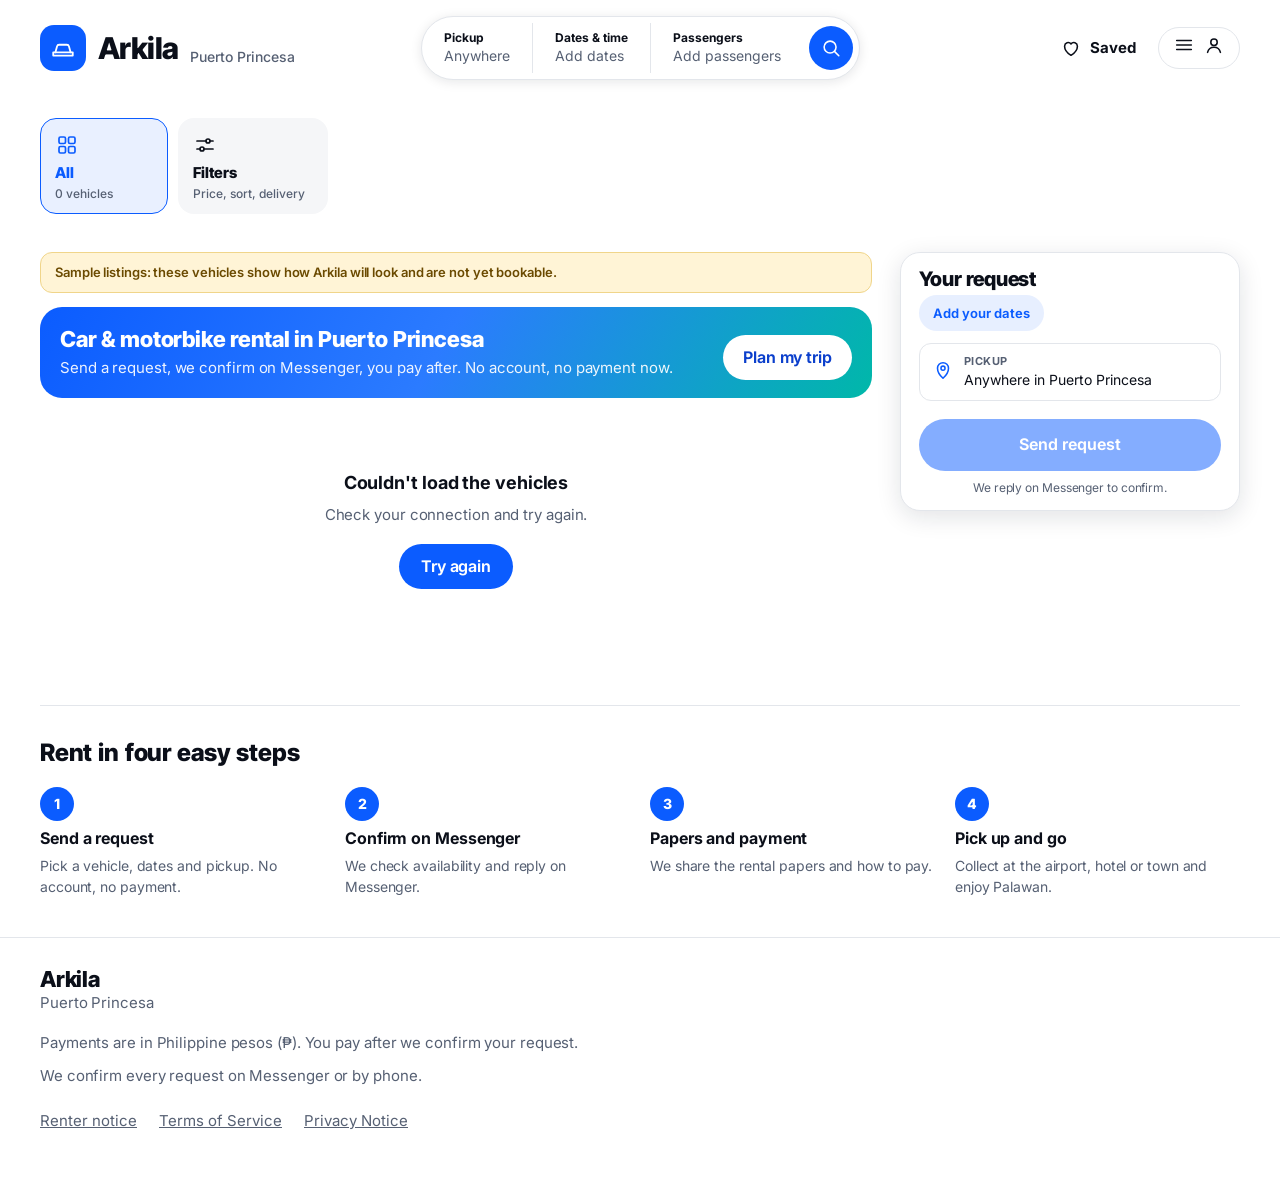
==== commit 55ad60db: "Make the Lagoon design the renter site's design The approved draft is now permanent: - draft.css bec" ====
--- a/index.html
+++ b/index.html
@@ -1,4 +1,4 @@
-<!doctype html><html lang="en"><head><meta charset="utf-8"><meta name="viewport" content="width=device-width,initial-scale=1">
+<!doctype html><html lang="en" class="lagoon"><head><meta charset="utf-8"><meta name="viewport" content="width=device-width,initial-scale=1">
 <title>Arkila – Car &amp; Motorbike Rental in Puerto Princesa, Palawan</title>
 <meta name="description" content="Rent a car, van or motorbike in Puerto Princesa. Send a request, we confirm on Messenger, you pay after. Airport, hotel and city pickup.">
 <meta property="og:type" content="website"><meta property="og:site_name" content="Arkila">
@@ -9,11 +9,12 @@
 <meta name="twitter:title" content="Arkila – Car &amp; Motorbike Rental in Puerto Princesa">
 <meta name="twitter:description" content="Send a request, we confirm on Messenger, you pay after. Airport, hotel and city pickup.">
 <!-- Still to add once the real address is known: og:image (a 1200x630 photo, full https link), og:url and a canonical link, e.g. <meta property="og:image" content="https://YOUR-DOMAIN/og.jpg"> -->
-<meta name="theme-color" content="#1B4DDB">
-<link rel="icon" href="data:image/svg+xml,%3Csvg xmlns='http://www.w3.org/2000/svg' viewBox='0 0 32 32'%3E%3Crect width='32' height='32' rx='8' fill='%231B4DDB'/%3E%3Cpath d='M7 21l2-7a2.5 2.5 0 0 1 2.4-1.8h9.2A2.5 2.5 0 0 1 23 14l2 7M5 21h22v4H5z' fill='none' stroke='%23fff' stroke-width='2' stroke-linejoin='round'/%3E%3C/svg%3E">
-<link href="https://fonts.googleapis.com/css2?family=Gabarito:wght@600;700;800&family=Figtree:wght@400;500;600;700&display=swap" rel="stylesheet">
+<meta name="theme-color" content="#0B5CFF">
+<link rel="icon" href="data:image/svg+xml,%3Csvg xmlns='http://www.w3.org/2000/svg' viewBox='0 0 32 32'%3E%3Crect width='32' height='32' rx='8' fill='%230B5CFF'/%3E%3Cpath d='M7 21l2-7a2.5 2.5 0 0 1 2.4-1.8h9.2A2.5 2.5 0 0 1 23 14l2 7M5 21h22v4H5z' fill='none' stroke='%23fff' stroke-width='2' stroke-linejoin='round'/%3E%3C/svg%3E">
+<link rel="preconnect" href="https://fonts.gstatic.com" crossorigin>
+<link href="https://fonts.googleapis.com/css2?family=Inter:wght@400;500;600;700&family=Inter+Tight:wght@600;700;800&display=swap" rel="stylesheet">
 <script>try{var _p=(JSON.parse(localStorage.getItem('arkila2-pref')||'{}')||{});if(_p.theme==='light'||_p.theme==='dark')document.documentElement.setAttribute('data-theme',_p.theme)}catch(e){}</script><style>
-:root{--bad:#C62828;--bg:#F1F4F8;--surface:#fff;--ink:#101B2B;--muted:#576579;--line:#DCE3EB;--accent:#1B4DDB;--accent-ink:#fff;--sun:#FFC72C;--tile1:#E3EAF3;--tile2:#CFD9E6;--win:#DCEBFA;--sh1:0 2px 10px rgba(15,26,43,.12);--f-display:'Gabarito','Trebuchet MS',system-ui,sans-serif;--f-body:'Figtree',system-ui,sans-serif}
+:root{--bad:#C62828;--bg:#F1F4F8;--surface:#fff;--ink:#101B2B;--muted:#576579;--line:#DCE3EB;--accent:#1B4DDB;--accent-ink:#fff;--sun:#FFC72C;--tile1:#E3EAF3;--tile2:#CFD9E6;--win:#DCEBFA;--sh1:0 2px 10px rgba(15,26,43,.12);--f-display:'Inter Tight','Inter',system-ui,sans-serif;--f-body:'Inter',system-ui,sans-serif}
 @media(prefers-color-scheme:dark){:root:not([data-theme=light]){--bg:#0F0F10;--surface:#18181A;--ink:#F2F2F2;--muted:#9A9A9F;--line:#2D2D31;--accent:#6E95FF;--accent-ink:#0A1220;--tile1:#26262B;--tile2:#1C1C20;--win:#3A3A44;color-scheme:dark}}:root[data-theme=dark]{--bg:#0F0F10;--surface:#18181A;--ink:#F2F2F2;--muted:#9A9A9F;--line:#2D2D31;--accent:#6E95FF;--accent-ink:#0A1220;--tile1:#26262B;--tile2:#1C1C20;--win:#3A3A44;color-scheme:dark}:root[data-theme=light]{color-scheme:light}
 *{box-sizing:border-box}html{-webkit-text-size-adjust:100%}
 body{margin:0;background:var(--surface);color:var(--ink);font:15px/1.45 var(--f-body)}
@@ -195,6 +196,7 @@
 .vh{position:absolute;width:1px;height:1px;overflow:hidden;clip:rect(0 0 0 0);white-space:nowrap}.card:focus-visible{outline:3px solid var(--accent);outline-offset:4px;border-radius:16px}
 /* Saved and Your requests are not browse pages, so the type chips and Filters button step aside */
 body[data-view=saved] .cats,body[data-view=requests] .cats{display:none}
+.addl,.dss,.dss2,.tsub,.gsel,.qd{display:none}
 /* optional destinations in the search sheet */
 .gdt{margin-top:14px;border-top:1px solid var(--line)}.gdt summary{display:flex;align-items:center;justify-content:space-between;gap:10px;min-height:48px;cursor:pointer;font-weight:700;font-size:14px;list-style:none}.gdt summary::-webkit-details-marker{display:none}
 .gdt summary small{color:var(--muted);font-weight:500}.gdt summary::after{content:"";width:8px;height:8px;border-right:2px solid var(--muted);border-bottom:2px solid var(--muted);transform:rotate(45deg);margin:-4px 4px 0 auto;flex:none}.gdt[open] summary::after{transform:rotate(-135deg);margin-top:4px}.gdt summary .fcn{margin-left:auto}
@@ -415,7 +417,8 @@
 .trp{display:grid;gap:12px;border:1.5px solid var(--line);border-radius:14px;padding:12px;margin-bottom:6px}.tt2{font-size:14px}.chs{display:flex;flex-wrap:wrap;gap:6px}.chp{cursor:pointer}.chp input{position:absolute;opacity:0;pointer-events:none}.chp i{display:block;font-style:normal;border:1px solid var(--line);background:var(--surface);border-radius:999px;padding:6px 11px;font-size:13px;font-weight:600}.chp:has(input:checked) i{background:var(--ink);color:var(--surface);border-color:var(--ink)}.chp:has(input:focus-visible) i{outline:2px solid var(--accent)}.tpl{display:flex;flex-wrap:wrap;gap:6px}.tpl:empty{display:none}.tpl .chip button{margin-left:6px;font-weight:800}.tmb{display:grid;gap:10px}.seg2{display:flex;background:var(--bg);border-radius:999px;padding:3px;gap:2px}.seg2 button{flex:1;border-radius:999px;padding:8px;font-weight:700;color:var(--muted)}.seg2 button.on{background:var(--ink);color:var(--surface)}.tsr{position:relative}.tsr input{width:100%;border:1px solid var(--line);background:var(--surface);color:var(--ink);border-radius:12px;padding:11px 14px;font:inherit}#tres{display:grid}#tres button{display:grid;text-align:left;padding:9px 6px;border-bottom:1px solid var(--line)}#tres small{color:var(--muted)}.tmap{height:300px;border-radius:14px;border:1px solid var(--line);overflow:hidden;position:relative;z-index:0}.tpin i{display:block;width:22px;height:22px;border-radius:50% 50% 50% 0;transform:rotate(-45deg);border:2px solid #fff;box-shadow:0 2px 6px rgba(0,0,0,.4)}.tpin.r i{background:#B3261E}.tpin.g i{background:#15774A}
 details.trp{display:block;border:1.5px solid var(--line);border-radius:14px;padding:0 12px}details.trp summary,details.bybd summary{cursor:pointer;font-weight:700;padding:12px 0;list-style:none}details.trp summary::-webkit-details-marker,details.bybd summary::-webkit-details-marker{display:none}details.trp summary::after,details.bybd summary::after{content:"+";float:right;font-weight:800}details[open].trp summary::after,details[open].bybd summary::after{content:"\2212"}.trpb{display:grid;gap:12px;padding:0 0 12px}.pkw .chs{display:none}.pkw.open .chs{display:flex}.pkrow{display:flex;justify-content:space-between;align-items:center;border:1px solid var(--line);border-radius:12px;padding:11px 14px}.pkw.open .pkrow{display:none}.byb{margin:0;display:grid;gap:10px}.byb div{display:grid;gap:2px}.byb dt{font-size:12px;font-weight:700;color:var(--muted);text-transform:uppercase;letter-spacing:.05em}.byb dd{margin:0}details.bybd{border-top:1px solid var(--line);padding:0}.byl{justify-self:start;margin:2px 0}
 .tgl{font-size:11px;font-weight:700;color:var(--muted);text-transform:uppercase;letter-spacing:.05em;margin-top:2px}
-</style></head><body>
+</style><link rel="stylesheet" href="theme.css?v=178">
+</head><body>
 <header class="hdr">
  <div class="hrow">
   <button class="logo" data-act="view" data-arg="explore"><i><svg class="i" style="stroke:#fff;width:18px;height:18px" viewBox="0 0 24 24"><path d="M5 16l1.5-5.5A2 2 0 0 1 8.4 9h7.2a2 2 0 0 1 1.9 1.5L19 16"/><path d="M3 16h18v3H3z"/></svg></i>Arkila <small>Puerto Princesa</small></button>
@@ -439,7 +442,7 @@
 <nav class="tabs" id="tabs"><button data-act="view" data-arg="explore" data-i="search">Explore</button><button data-act="view" data-arg="saved" data-i="heart">Saved</button><button data-act="view" data-arg="requests" data-i="chat">Requests</button><button data-act="menu" data-i="user">Menu</button></nav>
 <div id="ov"><div class="bk" data-act="close"></div><div class="sheet" id="sh" onscroll="if(this.scrollTop)this.scrollTop=0"></div></div>
 <div id="dd"></div><div id="toast" role="status" aria-live="polite"></div>
-<script src="config.js?v=167"></script><script src="testfleet.js?v=167"></script><script src="store.js?v=167"></script><script src="svgs.js?v=167"></script><script src="legal.js?v=167"></script><script src="db.js?v=167"></script><script src="fil.js?v=167"></script>
+<script src="config.js?v=178"></script><script src="testfleet.js?v=178"></script><script src="store.js?v=178"></script><script src="svgs.js?v=178"></script><script src="legal.js?v=178"></script><script src="db.js?v=178"></script><script src="fil.js?v=178"></script>
 <script>
 const PREF=(p=>({lang:p&&p.lang==='fil'?'fil':'en',cur:p&&RATES[p.cur]?p.cur:'PHP',theme:p&&(p.theme==='light'||p.theme==='dark')?p.theme:'system'}))(lsg('pref',{})),t=k=>'',fmtEn=s=>{const [y,m,d]=s.split('-').map(Number);return new Date(y,m-1,d).toLocaleDateString('en-PH',{day:'numeric',month:'short',year:'numeric'})};
 const mkV=()=>{const VO=lsg('vact',{});return allCars().filter(c=>(VO[c.id]!==undefined?VO[c.id]:c.active!==false)&&c.status==='approved').map(c=>{const bike=isMotor(c);return {id:c.id,name:esc(c.name),area:esc(c.area),bike,c,p:+c.price,cap:+c.seats||1,sub:esc(c.type)+' \u00b7 '+(+c.seats||1)+(bike?' riders':' seats'),deliv:!!(c.delivery||(c.features||[]).some(f=>/deliver/i.test(f))),svg:imgsOf(c)[0].replace(/^<img/,'<img class="v"')}})};const V=mkV();
@@ -532,7 +535,7 @@
  return `<div class="rdl w">${ic('cal')}Fully booked for now</div>`}
 /* gearbox on the card: tourists check automatic vs manual first */
 const gearOf=v=>{const t=String((v.c.specs&&v.c.specs.transmission)||'').trim();return t?' · '+esc(/semi/i.test(t)?'Semi-auto':/auto/i.test(t)?'Automatic':/manual/i.test(t)?'Manual':t):''};
-function card(v){const on=S.sel.has(v.id),na=S.picked&&busy(v),vid=esc(v.id);return `<article class="card ${na?'na':''}" data-act="detail" data-arg="${vid}"><div class="ph">${v.svg.replace('<svg','<svg class="v"')}${na?'<span class="dl">Not available</span>':badgeOf(v)?`<span class="ybd">${badgeOf(v)}</span>`:''}<button class="hrt ${S.fav.has(v.id)?'on':''}" data-act="fav" data-arg="${vid}" aria-label="Save ${v.name}" aria-pressed="${S.fav.has(v.id)}">${HEART}</button><button class="add ${on?'on':''}" data-act="add" data-arg="${vid}" aria-label="${on?'Remove '+v.name+' from':'Add '+v.name+' to'} request">${ic(on?'check':'plus')}</button></div><div class="t"><button type="button" class="cname" data-act="detail" data-arg="${vid}" aria-label="${v.name}, ${money(v.p)} per day${na?', not available on your dates':''}">${v.name}</button>${ratingOf(v.c)?`<span><svg viewBox="0 0 24 24"><path d="M12 3l2.7 5.7 6.3.8-4.6 4.3 1.2 6.2L12 17l-5.6 3 1.2-6.2L3 9.5l6.3-.8z"/></svg>${ratingTxt(v.c,1)}</span>`:''}</div><div class="s">${v.sub}${gearOf(v)}</div>${readyLine(v)}${S.picked?`<div class="pr"><b>${money(cost(v))}</b> <span>total · ${money(v.p)}/day</span></div>`:`<div class="pr"><b>${money(v.p)}</b> <span>/ day</span></div>`}</article>`}
+function card(v){const on=S.sel.has(v.id),na=S.picked&&busy(v),vid=esc(v.id);return `<article class="card ${na?'na':''}" data-act="detail" data-arg="${vid}" data-cat="${catOf(v)}"><div class="ph">${v.svg.replace('<svg','<svg class="v"')}${na?'<span class="dl">Not available</span>':badgeOf(v)?`<span class="ybd">${badgeOf(v)}</span>`:''}<button class="hrt ${S.fav.has(v.id)?'on':''}" data-act="fav" data-arg="${vid}" aria-label="Save ${v.name}" aria-pressed="${S.fav.has(v.id)}">${HEART}</button><button class="add ${on?'on':''}" data-act="add" data-arg="${vid}" aria-label="${on?'Remove '+v.name+' from':'Add '+v.name+' to'} request">${ic(on?'check':'plus')}<span class="addl" aria-hidden="true">${on?'Added':'Add'}</span></button></div><div class="t"><button type="button" class="cname" data-act="detail" data-arg="${vid}" aria-label="${v.name}, ${money(v.p)} per day${na?', not available on your dates':''}">${v.name}</button>${ratingOf(v.c)?`<span><svg viewBox="0 0 24 24"><path d="M12 3l2.7 5.7 6.3.8-4.6 4.3 1.2 6.2L12 17l-5.6 3 1.2-6.2L3 9.5l6.3-.8z"/></svg>${ratingTxt(v.c,1)}</span>`:''}</div><div class="s">${v.sub}${gearOf(v)}</div>${readyLine(v)}${S.picked?`<div class="pr"><b>${money(cost(v))}</b> <span>total · ${money(v.p)}/day</span></div>`:`<div class="pr"><b>${money(v.p)}</b> <span>/ day</span></div>`}</article>`}
 const HOW=`<section class="how"><h2>Rent in four easy steps</h2><div class="hw"><div><span class="n">1</span><b>Send a request</b><span>Pick a vehicle, dates and pickup. No account, no payment.</span></div><div><span class="n">2</span><b>Confirm on Messenger</b><span>We check availability and reply on Messenger.</span></div><div><span class="n">3</span><b>Papers and payment</b><span>We share the rental papers and how to pay.</span></div><div><span class="n">4</span><b>Pick up and go</b><span>Collect at the airport, hotel or town and enjoy Palawan.</span></div></div></section>`;
 const STEPS=['Request sent','Confirm on Messenger','Papers and payment','Pick-up','Returned'],STEPSH=['Sent','Messenger','Papers + pay','Pick-up','Returned'];
 const stepper=(n,bad)=>`<ol class="prog">${STEPS.map((s,i)=>`<li class="${bad===i?'bad':i<n?'done':i===n&&bad==null?'cur':''}"><i>${bad===i?'!':i<n?ic('check'):i+1}</i><span><b class="lf">${s}</b><b class="sf">${STEPSH[i]}</b></span></li>`).join('')}</ol>`;
@@ -585,7 +588,11 @@
 const noMatchHtml=()=>`<div class="none"><b>No vehicles match</b><span>Try different dates, fewer passengers or remove a filter above.</span><button class="cta" style="width:auto;padding:11px 22px" data-act="clear">Clear filters</button></div>`;
 function resultsHtml(L){const ch=activeChips();
  return `<div class="rtop"><b>${L.length} vehicle${L.length===1?'':'s'}</b><button class="chip sortb" data-act="sortq" aria-label="Sorted by ${S.sort==='low'?'price, low to high':'price, high to low'}. Tap to reverse.">Price ${S.sort==='low'?'low to high':'high to low'} &#8645;</button></div>${ch.length?`<div class="fchs">${ch.map(x=>`<button class="fchp" data-act="rmf" data-arg="${x[0]}" aria-label="Remove filter: ${esc(x[1])}">${esc(x[1])} <i aria-hidden="true">&#10005;</i></button>`).join('')}<button class="lnk" data-act="clear">Clear all</button></div>`:''}${L.length?`<div class="grid res">${L.map(card).join('')}</div>`:noMatchHtml()}`}
+/* replays a small pop on the button that was just tapped (styled in theme.css) */
+const popBtn=q=>{try{document.querySelectorAll(q).forEach(b=>{b.classList.remove('pp');void b.offsetWidth;b.classList.add('pp')})}catch(e){}};
+let FLOWKEY='';
 function _renderView(){const el=$('#view');const v=S.view;document.body.dataset.view=v;
+ try{const k=v+'|'+(v==='explore'&&searching()?list().map(x=>x.id).join(','):'');if(k!==FLOWKEY){FLOWKEY=k;el.classList.remove('stg');void el.offsetWidth;el.classList.add('stg');clearTimeout(el._ft);el._ft=setTimeout(()=>el.classList.remove('stg'),1100)}}catch(e){}
  if(v==='explore'){const L=list();
   el.innerHTML=`<div class="layout"><div>${SITE.paused?`<p class="smpl" role="note">${esc(SITE.pauseMsg||'New requests are paused for now.')}</p>`:''}${SETTINGS.isSample?'<p class="smpl" role="note">Sample listings: these vehicles show how Arkila will look and are not yet bookable.</p>':''}${S.sel.size||TR.dest.length||searching()?'':`<div class="pitch"><div><b>Car &amp; motorbike rental in Puerto Princesa</b><span><i class="lg">Send a request, we confirm on Messenger, you pay after.</i> No account, no payment now.</span></div><button class="cta" data-act="search" data-arg="going">Plan my trip</button></div>`}${tripSuggestHtml()}${vLoading()?skelHtml():vFailed()?failHtml():!allCars().length?`<div class="none"><b>No vehicles listed yet</b><span>New vehicles are coming soon. Check back shortly.</span></div>`:searching()?resultsHtml(L):L.length?rowsHtml(L):noMatchHtml()}</div><aside class="cart" id="cartp"></aside></div>${HOW}`}
  if(v==='map'){const pins=AREAL.map(a=>{const m=list().filter(x=>x.area===a).sort((x,y)=>x.p-y.p)[0];return m?`<button class="pinb" style="left:${PIN[a][0]}%;top:${PIN[a][1]}%" data-act="area" data-arg="${a}">from ${money(m.p)}<small>${a}</small></button>`:''}).join('');
@@ -629,17 +636,18 @@
 /* search is 3 steps: Where (pickup + optional trip), When (dates + time), Who (passengers). Old tab names still work. */
 /* step 1 is the pickup area. The optional "where are you going" list is tucked away until asked for (Plan my trip opens it). */
 let GDO=false;
-function searchSheet(tab,keep){const wasOpen=!!document.querySelector('#ov.on #sh .tbs');if(tab==='going'){tab='where';GDO=true}else if(!wasOpen)GDO=false;if(tab==='time')tab='when';const pb=document.querySelector('#ov.on #sh .tbs+.sh-b'),pst=pb&&TAB===tab?pb.scrollTop:0;setTimeout(()=>{const nb=document.querySelector('#ov.on #sh .tbs+.sh-b');if(nb)nb.scrollTop=pst},0);/* same step: keep the scroll position */TAB=tab;if(tab==='when'&&!keep){T={s:S.start,e:S.end}}
+function searchSheet(tab,keep){const wasOpen=!!document.querySelector('#ov.on #sh .tbs');if(tab==='going'){tab='where';GDO=true}else if(!wasOpen)GDO=false;if(tab==='time')tab='when';const pb=document.querySelector('#ov.on #sh .tbs+.sh-b'),pst=pb&&TAB===tab?pb.scrollTop:0;setTimeout(()=>{const nb=document.querySelector('#ov.on #sh .tbs+.sh-b');if(nb)nb.scrollTop=pst},0);/* same step: keep the scroll position */const stepIn=(TAB!==tab)||!wasOpen;TAB=tab;if(tab==='when'&&!keep){T={s:S.start,e:S.end}}
  const L=list().length;let body='';
  if(tab==='where')body=`<div class="opts">${['',...AREAL].map(a=>`<button class="opt ${S.area===a?'on':''}" data-act="area2" data-arg="${a}"><span class="oi">${ic('pin')}</span><span>${a||'Anywhere in Puerto Princesa'}<small>${a?(a==='Airport'?'Puerto Princesa Intl Airport':'Pick-up or hotel delivery'):'Show every pickup area'}</small></span><i class="rd"></i></button>`).join('')}</div>`;
  if(tab==='when'){const [y,m]=CAL,first=new Date(y,m,1).getDay(),dim=new Date(y,m+1,0).getDate(),cells=[];for(let i=0;i<first;i++)cells.push('<i></i>');
   cells.length=0;for(let i=0;i<(first+6)%7;i++)cells.push('<i></i>');/* weeks start on Monday, like the other calendars */
   for(let d=1;d<=dim;d++){const dt=new Date(y,m,d),past=dt<TODAY0,on=(T.s&&+dt===+T.s)||(T.e&&+dt===+T.e),inr=T.s&&T.e&&dt>T.s&&dt<T.e;cells.push(`<button type="button" class="dy ${on?'on':''} ${inr?'in':''}" ${past?'disabled':''} data-act="day" data-arg="${y}-${m}-${d}" aria-label="${dt.toLocaleDateString('en-PH',{weekday:'long',day:'numeric',month:'long',year:'numeric'})}" aria-pressed="${!!(on||inr)}">${d}</button>`)}
   const nd=T.s&&T.e?Math.round((T.e-T.s)/864e5):0;
-  body=`<div class="av"><div class="calh"><button class="x" data-act="cal" data-arg="-1" aria-label="Previous">${ic('left')}</button><b>${new Date(y,m,1).toLocaleDateString('en',{month:'long',year:'numeric'})}</b><button class="x" data-act="cal" data-arg="1" aria-label="Next">${ic('right')}</button></div><div class="cal">${'MTWTFSS'.split('').map(x=>`<em>${x}</em>`).join('')}${cells.join('')}</div></div><p class="hint">${T.s&&!T.e?'Now pick your return date':T.s?`${fd(T.s)} → ${fd(T.e)} · <b>${nd} day${nd>1?'s':''}</b>`:'Pick your pick-up date'}</p>${whenExtrasHtml()}`}
- if(tab==='where')body+=`<details class="gdt" ${TR.dest.length||TR.dpins.length||GDO?'open':''}><summary><span>Where are you going? <small>(optional, up to 3)</small></span>${TR.dest.length?`<em class="fcn">${TR.dest.length}</em>`:''}</summary><p class="hint" style="text-align:left;margin:0 0 6px">We suggest vehicles that suit the trip.</p>${TRIP_GROUPS.map(g=>`<div class="gl">${g[0]}</div><div class="gch">${g[1].map(x=>`<button class="chip ${TR.dest.includes(x)?'on':''} ${(DEST_INFO[x]||{}).boat?'bt':''}" data-act="gdest" data-arg="${esc(x)}">${esc(x)}</button>`).join('')}</div>`).join('')}<p class="hint">Dashed places are reached by boat. Your rental stays on Palawan and they don't change which vehicle we suggest.</p>${TR.dpins.length?`<p class="hint">Plus ${TR.dpins.length} map pin${TR.dpins.length>1?'s':''} from your trip details.</p>`:''}</details>`;
+  const qd=[3,5,7].filter(n=>n>=(SITE.minDays||1)&&n<=SITE.maxDays).map(n=>`<button type="button" class="chip ${nd===n?'on':''}" data-act="qdur" data-arg="${n}">${n===7?'1 week':n+' days'}</button>`).join('');
+  body=`<div class="qd" role="group" aria-label="Rental length"><span class="qdl">Length</span>${qd}</div><div class="av"><div class="calh"><button class="x" data-act="cal" data-arg="-1" aria-label="Previous">${ic('left')}</button><b>${new Date(y,m,1).toLocaleDateString('en',{month:'long',year:'numeric'})}</b><button class="x" data-act="cal" data-arg="1" aria-label="Next">${ic('right')}</button></div><div class="cal">${'MTWTFSS'.split('').map(x=>`<em>${x}</em>`).join('')}${cells.join('')}</div></div><p class="hint">${T.s&&!T.e?'Now pick your return date':T.s?`${fd(T.s)} → ${fd(T.e)} · <b>${nd} day${nd>1?'s':''}</b>`:'Pick your pick-up date'}</p>${whenExtrasHtml()}`}
+ if(tab==='where')body+=`<details class="gdt" ${TR.dest.length||TR.dpins.length||GDO?'open':''}><summary><span>Where are you going? <small>(optional, up to 3)</small></span>${TR.dest.length?`<em class="fcn">${TR.dest.length}</em>`:''}${TR.dest.length?`<span class="gsel">${TR.dest.map(esc).join(', ')}</span>`:''}</summary><p class="hint" style="text-align:left;margin:0 0 6px">We suggest vehicles that suit the trip.</p>${TRIP_GROUPS.map(g=>`<div class="gl">${g[0]}</div><div class="gch">${g[1].map(x=>`<button class="chip ${TR.dest.includes(x)?'on':''} ${(DEST_INFO[x]||{}).boat?'bt':''}" data-act="gdest" data-arg="${esc(x)}">${esc(x)}</button>`).join('')}</div>`).join('')}<p class="hint">Dashed places are reached by boat. Your rental stays on Palawan and they don't change which vehicle we suggest.</p>${TR.dpins.length?`<p class="hint">Plus ${TR.dpins.length} map pin${TR.dpins.length>1?'s':''} from your trip details.</p>`:''}</details>`;
  if(tab==='who')body=`<div class="stp"><div><b>Passengers</b><small>We only show vehicles with enough seats</small></div><div class="ctl"><button class="x ring" data-act="pax" data-arg="-1" ${S.pax<1?'disabled':''}>${ic('minus')}</button><b>${S.pax||'Any'}</b><button class="x ring" data-act="pax" data-arg="1" ${S.pax>=12?'disabled':''}>${ic('plus')}</button></div></div>`;
- open('pp',`${head('Find a vehicle')}<div class="tbs">${[['where','1 · Where'],['when','2 · When'],['who','3 · Who']].map(t=>`<button class="${t[0]===tab?'on':''}" data-act="search" data-arg="${t[0]}">${t[1]}</button>`).join('')}</div><div class="sh-b">${body}</div><div class="sh-f"><button class="lnk" data-act="clearsearch">Clear</button>${tab==='who'?`<button class="cta" style="width:auto;margin:0;padding:12px 22px" data-act="close">Show ${L} vehicle${L===1?'':'s'}</button>`:`<span style="display:flex;gap:16px;align-items:center"><button class="lnk" data-act="close">Show ${L}</button><button class="cta" style="width:auto;margin:0;padding:12px 26px" data-act="snext">Next</button></span>`}</div>`)}
+ open('pp',`${head('Find a vehicle')}<div class="tbs">${(()=>{const SUB={where:[S.area||'Anywhere',!!S.area],when:[S.picked?dshort():'Add dates',!!S.picked],who:[S.pax?S.pax+(S.pax>1?' people':' person'):'Any',!!S.pax]};return [['where','1 · Where'],['when','2 · When'],['who','3 · Who']].map(t=>`<button class="${t[0]===tab?'on':''}" data-act="search" data-arg="${t[0]}">${t[1]}<small class="tsub ${SUB[t[0]][1]?'set':''}">${SUB[t[0]][0]}</small></button>`).join('')})()}</div><div class="sh-b${stepIn?' stepin':''}">${body}</div><div class="sh-f"><button class="lnk" data-act="clearsearch">Clear</button>${tab==='who'?`<button class="cta" style="width:auto;margin:0;padding:12px 22px" data-act="close">Show ${L} vehicle${L===1?'':'s'}</button>`:`<span style="display:flex;gap:16px;align-items:center"><button class="lnk" data-act="close">Show ${L}</button><button class="cta" style="width:auto;margin:0;padding:12px 26px" data-act="snext">Next</button></span>`}</div>`)}
 function filtersSheet(){const L=list().length;
  open('pp sm',`${head('Filters')}<div class="sh-b"><div class="fg"><b>Vehicle type</b><div class="sg">${CATS.map(c=>`<button class="${S.cat===c[0]?'on':''}" data-act="fcat" data-arg="${c[0]}">${c[1]}</button>`).join('')}</div></div>${(()=>{const tr=[...new Set(V.map(x=>specOf(x,'transmission')).filter(Boolean))].sort(),dr=[...new Set(V.map(x=>x.c.service||'Self-drive'))].sort();
  return (tr.length>1?`<div class="fg"><b>Transmission</b><div class="sg"><button class="${!S.trans?'on':''}" data-act="ftrans" data-arg="*">Any</button>${tr.map(t=>`<button class="${S.trans===t?'on':''}" data-act="ftrans" data-arg="${esc(t)}">${esc(t)}</button>`).join('')}</div></div>`:'')+(dr.length>1?`<div class="fg"><b>Driving</b><div class="sg"><button class="${!S.drv?'on':''}" data-act="fdrv" data-arg="*">Any</button>${dr.map(t=>`<button class="${S.drv===t?'on':''}" data-act="fdrv" data-arg="${esc(t)}">${esc(t)}</button>`).join('')}</div></div>`:'')})()}<div class="fg"><b>Sort by</b><div class="sg">${[['low','Price: low to high'],['high','Price: high to low']].map(o=>`<button class="${S.sort===o[0]?'on':''}" data-act="sort" data-arg="${o[0]}">${o[1]}</button>`).join('')}</div></div><div class="fg"><b>Max price per day <em class="pv">${S.max>=6000?'Any':money(S.max)}</em></b><input type="range" min="500" max="6000" step="100" value="${S.max}" id="rng"></div><div class="fg"><b>Pick-up</b><div class="sg"><button class="${!S.svc?'on':''}" data-act="svc0">Any</button><button class="${S.svc?'on':''}" data-act="svc1">Hotel delivery only</button></div></div></div><div class="sh-f"><button class="lnk" data-act="clear2">Clear all</button><button class="cta" id="fshow" style="width:auto;margin:0;padding:12px 22px" data-act="close">Show ${L} vehicle${L===1?'':'s'}</button></div>`)}
@@ -664,7 +672,7 @@
 function statusChip(v){const c=busy(v),nb=nextBusy(v);if(!S.picked)return nb?`<div class="avs" role="status" style="background:var(--bg)">Next booked: ${esc(nb.replace('Busy ',''))}</div>`:`<div class="avs good" role="status">No bookings yet. Free to book.</div>`;return c?`<div class="avs bad" role="status">${esc(clashTxt(v)||'Not available on your dates. Please pick other dates.')}</div>`:`<div class="avs good" role="status">Free on ${fd(S.start)} – ${fd(S.end)}${nb?' · next booked '+nb.replace('Busy ',''):''}</div>`}
 /* price + buttons at the bottom of the vehicle page (refreshed in place when dates change) */
 function pbHtml(v){const n=esc(v.id),on=S.sel.has(v.id),d=days(),na=S.picked&&busy(v);
- return `${S.picked?`<div class="pl"><span>${money(v.p)} × ${d} day${d>1?'s':''}</span><span>${money(v.p*d)}</span></div>${S.xh?`<div class="pl"><span>${S.xh} extra hour${S.xh>1?'s':''}</span><span>${money(xfee(v.p))}</span></div>`:''}<div class="pl"><b>Total</b><b>${money(cost(v))}</b></div><div class="pl s"><span>${fd(S.start)} → ${fd(S.end)} · ${fmtT(S.t)}</span></div>`:`<div class="pl"><b>${money(v.p)} <small class="s">/ day</small></b></div>`}<button class="cta" data-act="reqnow" data-arg="${n}" ${na?'disabled':''}>${na?'Not available on these dates':on?'Review my request':'Request this vehicle'}</button>${na?'':`<button class="lnk dsec" data-act="add2" data-arg="${n}">${on?'Remove from my request':'Add to request and keep browsing'}</button>`}<div class="note">No payment now. We confirm on Messenger.</div>`}
+ return `${S.picked?`<div class="pl pbk"><span>${money(v.p)} × ${d} day${d>1?'s':''}</span><span>${money(v.p*d)}</span></div>${S.xh?`<div class="pl pbk"><span>${S.xh} extra hour${S.xh>1?'s':''}</span><span>${money(xfee(v.p))}</span></div>`:''}<div class="pl pbt"><b>Total</b><b>${money(cost(v))}</b></div><div class="pl s"><span class="dsl2">${fd(S.start)} → ${fd(S.end)} · ${fmtT(S.t)}</span><span class="dss2">${d} day${d>1?'s':''} · ${fmtT(S.t)}</span></div>`:`<div class="pl pbt"><b>${money(v.p)} <small class="s">/ day</small></b></div>`}<button class="cta" data-act="reqnow" data-arg="${n}" ${na?'disabled':''}>${na?'Not available on these dates':on?'Review my request':'Request this vehicle'}</button>${na?'':`<button class="lnk dsec" data-act="add2" data-arg="${n}"><span class="dsl">${on?'Remove from my request':'Add to request and keep browsing'}</span><span class="dss" aria-hidden="true">${on?'Added':'Add'}</span></button>`}<div class="note">No payment now. We confirm on Messenger.</div>`}
 /* status line above the specs: tells the renter what to tap next */
 const dstatHtml=v=>AVT.s&&!AVT.e?`<div class="avs" role="status" style="background:color-mix(in srgb,var(--accent) 14%,transparent);color:var(--accent)">Pick-up ${fd(AVT.s)}. Now tap your return day.</div>`:statusChip(v);
 /* tapping a day only redraws the calendar, the status line and the price: the page keeps its scroll position and photo */
@@ -839,9 +847,9 @@
  search:a=>searchSheet(a),filters:()=>filtersSheet(),menu:()=>menuSheet(),close:()=>close(),
  detail:a=>{AVT={};detailSheet(a)},
  why:(a,el)=>{const o=el.classList.toggle('on');el.setAttribute('aria-expanded',o)},thumb:(a,el)=>{el.parentNode.querySelectorAll('.th').forEach(x=>x.classList.toggle('on',x===el));const b=$('#bigph'),m=b.querySelector(':scope>svg,:scope>img');if(m){const t=document.createElement('div');t.innerHTML=el.querySelector('span').innerHTML;const n=t.firstElementChild;if(n){n.classList.add('v');m.replaceWith(n)}}},
- fav:a=>{S.fav.has(a)?S.fav.delete(a):S.fav.add(a);render()},
+ fav:a=>{S.fav.has(a)?S.fav.delete(a):S.fav.add(a);render();popBtn('[data-act="fav"][data-arg="'+a+'"],[data-act="fav2"][data-arg="'+a+'"]')},
  fav2:(a,el)=>{S.fav.has(a)?S.fav.delete(a):S.fav.add(a);render();if(el){el.classList.toggle('on',S.fav.has(a));el.setAttribute('aria-pressed',S.fav.has(a))}toast(S.fav.has(a)?'Saved':'Removed from saved')},
- add:a=>{toggleAdd(a);render()},
+ add:a=>{toggleAdd(a);render();popBtn('[data-act="add"][data-arg="'+a+'"]')},
  avday:a=>{if(!DC)return;const v=V.find(x=>x.id===DC.id);if(!v)return;const dt=parseD(a),nx=new Date(dt);nx.setDate(nx.getDate()+1);
   S.picked=true;if(!AVT.s||AVT.e||dt<=AVT.s){AVT={s:dt,e:null};S.start=dt;S.end=nx}
   else{if(Math.round((dt-AVT.s)/864e5)>SITE.maxDays){toast('Rentals are up to '+SITE.maxDays+' days. For longer, message us.');return}AVT.e=dt;S.start=AVT.s;S.end=dt}
@@ -864,6 +872,8 @@
  area2:a=>{S.area=a;render();searchSheet('where')},
  snext:()=>{const o=['where','when','who'];searchSheet(o[Math.min(o.indexOf(TAB)+1,2)])},
  pax:a=>{S.pax=Math.max(0,Math.min(12,S.pax+ +a));render();searchSheet('who')},
+ /* quick lengths: from the chosen start (or tomorrow) for 3, 5 or 7 days */
+ qdur:a=>{const n=+a;if(n>SITE.maxDays){toast('Rentals are up to '+SITE.maxDays+' days. For longer, message us.');return}const st=T.s?new Date(T.s):new Date(TODAY0.getFullYear(),TODAY0.getMonth(),TODAY0.getDate()+1),en=new Date(st);en.setDate(en.getDate()+n);S.picked=true;T={s:st,e:en};S.start=st;S.end=en;CAL=[st.getFullYear(),st.getMonth()];render();searchSheet('when',true)},
  cal:a=>{if(+a<0&&CAL[0]===TODAY0.getFullYear()&&CAL[1]<=TODAY0.getMonth())return;CAL[1]+= +a;if(CAL[1]<0){CAL[1]=11;CAL[0]--}if(CAL[1]>11){CAL[1]=0;CAL[0]++}searchSheet('when',true)},
  day:a=>{const [y,m,d]=a.split('-').map(Number),dt=new Date(y,m,d);S.picked=true;
   const f1=()=>{T={s:dt,e:null};S.start=dt;S.end=new Date(y,m,d+1);render()};
--- a/theme.css
+++ b/theme.css
@@ -0,0 +1,204 @@
+/* ARKILA THEME "Lagoon" (renter site)
+   Inter / Inter Tight type, the Lagoon colour scheme, and Figma-style motion, layered over the base styles in index.html.
+   Everything is scoped to html.lagoon, which index.html sets on <html>.
+   Figma's own website font is licensed, so Inter (the font Figma's product UI uses) is the open stand-in.
+   Motion is skipped for visitors who ask for reduced motion. */
+
+/* ---------- 1. COLOUR SCHEME: light ---------- */
+html.lagoon{
+  --bg:#F5F6F8;--surface:#FFFFFF;--ink:#0B0F19;--muted:#566073;--line:#E3E6EB;
+  --accent:#0B5CFF;--accent-ink:#FFFFFF;          /* Lagoon blue: buttons, links, selected */
+  --sun:#FFC400;--bad:#C9301F;--good:#0A7D4F;     /* badges, errors, success */
+  --coral:#E5432A;--violet:#6A4DF4;--teal:#00867E; /* category colours: motorbikes, vans & SUVs, extras */
+  --coral-soft:#FFEDE8;--blue-soft:#E7EFFF;--violet-soft:#EFEBFF;
+  --tile1:#EEF1F5;--tile2:#E1E6EE;--win:#DCEBFA;
+  --t-bike1:#FFF1EC;--t-bike2:#FFDFD4;--t-car1:#EAF2FF;--t-car2:#D3E3FF;--t-van1:#F2EEFF;--t-van2:#E0D8FF;
+  --on-color:#FFFFFF;--sh1:0 2px 12px rgba(11,15,25,.10);
+  --f-display:'Inter Tight','Inter',system-ui,sans-serif;--f-body:'Inter',system-ui,sans-serif;
+  --ease:cubic-bezier(.22,1,.36,1);--spring:cubic-bezier(.34,1.56,.64,1)}
+/* dark */
+@media(prefers-color-scheme:dark){html.lagoon:not([data-theme=light]){
+  --bg:#0B0D12;--surface:#14171E;--ink:#F3F4F6;--muted:#A3AAB7;--line:#262B35;--accent:#6B97FF;--accent-ink:#06122E;
+  --on-color:#06122E;--bad:#FF8A7A;--good:#34D399;--coral:#FF7A62;--violet:#9D87FF;--teal:#2DD4C4;
+  --coral-soft:#2A1914;--blue-soft:#131F3A;--violet-soft:#1D1838;--tile1:#1C2029;--tile2:#161A22;--win:#2A3140;
+  --t-bike1:#2B1B16;--t-bike2:#22150F;--t-car1:#16233F;--t-car2:#101A30;--t-van1:#211B3D;--t-van2:#171230}}
+html.lagoon[data-theme=dark]{
+  --bg:#0B0D12;--surface:#14171E;--ink:#F3F4F6;--muted:#A3AAB7;--line:#262B35;--accent:#6B97FF;--accent-ink:#06122E;
+  --on-color:#06122E;--bad:#FF8A7A;--good:#34D399;--coral:#FF7A62;--violet:#9D87FF;--teal:#2DD4C4;
+  --coral-soft:#2A1914;--blue-soft:#131F3A;--violet-soft:#1D1838;--tile1:#1C2029;--tile2:#161A22;--win:#2A3140;
+  --t-bike1:#2B1B16;--t-bike2:#22150F;--t-car1:#16233F;--t-car2:#101A30;--t-van1:#211B3D;--t-van2:#171230}
+
+/* ---------- 2. TYPE ---------- */
+html.lagoon body{letter-spacing:-.006em;-webkit-font-smoothing:antialiased}
+html.lagoon :is(h1,h2,h3,.pg,.rhd h2,.pitch b,.fb,.rtop b){letter-spacing:-.008em;word-spacing:.05em}
+html.lagoon :is(.pr b,.pr,.tot,.pl,.pl b,.cbar b,.req .rt,.rh .rt){font-variant-numeric:tabular-nums}
+html.lagoon .cname,html.lagoon .card .t{letter-spacing:-.005em}
+
+/* ---------- 3. SHAPE + COLOUR APPLIED ---------- */
+html.lagoon .cta{border-radius:999px;font-weight:650;letter-spacing:-.005em}
+html.lagoon .ph{border-radius:20px}
+html.lagoon .pitch{background:linear-gradient(120deg,#0B5CFF 0%,#2B7BFF 48%,#00B8A9 100%);border-radius:22px}
+html.lagoon .pitch .cta{background:#fff;color:#0B3FCC}
+html.lagoon .ybd{background:var(--sun);color:#2A1D00}
+/* each vehicle type has its own colour: tile tint, category icon, selected state */
+html.lagoon .card[data-cat=bike] .ph{background:linear-gradient(160deg,var(--t-bike1),var(--t-bike2))}
+html.lagoon .card[data-cat=car] .ph{background:linear-gradient(160deg,var(--t-car1),var(--t-car2))}
+html.lagoon .card[data-cat=van] .ph{background:linear-gradient(160deg,var(--t-van1),var(--t-van2))}
+html.lagoon .cat[data-arg=bike] svg{color:var(--coral)}html.lagoon .cat[data-arg=car] svg{color:var(--accent)}html.lagoon .cat[data-arg=van] svg{color:var(--violet)}
+html.lagoon .cat[data-arg=bike].on{border-color:var(--coral);background:var(--coral-soft)}
+html.lagoon .cat[data-arg=car].on{border-color:var(--accent);background:var(--blue-soft)}
+html.lagoon .cat[data-arg=van].on{border-color:var(--violet);background:var(--violet-soft)}
+html.lagoon .fchp{border-color:var(--accent);background:var(--blue-soft);color:var(--ink)}
+html.lagoon .rdl.g{color:var(--good)}
+
+/* ---------- 4. MOTION (skipped for anyone who asks for reduced motion) ---------- */
+@keyframes d-up{from{opacity:0;transform:translateY(16px) scale(.985)}to{opacity:1;transform:none}}
+@keyframes d-pop{0%{transform:scale(.55);opacity:0}60%{transform:scale(1.1);opacity:1}100%{transform:scale(1)}}
+@keyframes d-heart{0%{transform:scale(1)}30%{transform:scale(1.4)}60%{transform:scale(.9)}100%{transform:scale(1)}}
+@keyframes d-draw{to{stroke-dashoffset:0}}
+@keyframes d-fill{from{transform:scaleX(0)}to{transform:scaleX(1)}}
+@media(prefers-reduced-motion:no-preference){
+ /* press feedback: everything tappable gives a little squeeze */
+ html.lagoon :is(.cta,.chip,.fchp,.cat,.sg button,.opt,.hrt,.add,.rab,.fbtn,.go,.circ,.dy,.tabs button){transition:transform .22s var(--spring),background-color .2s,border-color .2s,color .2s,box-shadow .2s,filter .2s}
+ html.lagoon :is(.cta,.chip,.fchp,.cat,.sg button,.opt,.hrt,.add,.rab,.fbtn,.go,.circ,.dy):active{transform:scale(.95)}
+ html.lagoon .cta:hover{filter:brightness(1.07)}
+ /* cards: the photo lifts and the vehicle drifts in on hover */
+ html.lagoon .card .ph{transition:transform .5s var(--ease),box-shadow .5s var(--ease)}
+ html.lagoon .ph svg.v,html.lagoon .ph img.v{transition:transform .6s var(--ease)}
+ @media(hover:hover){html.lagoon .card:hover .ph{transform:translateY(-4px);box-shadow:0 18px 30px -16px rgba(11,15,25,.35)}html.lagoon .card:hover .ph .v{transform:scale(1.07)}}
+ /* panels glide in with a soft spring */
+ html.lagoon .sheet{animation-duration:.44s;animation-timing-function:var(--ease)}
+ html.lagoon .cbar.show{transition:transform .55s var(--spring)}
+ html.lagoon .tabs button.on svg{transform:translateY(-2px) scale(1.1)}html.lagoon .tabs button svg{transition:transform .3s var(--spring)}
+ /* the page flows in when the view or the result list changes (class set by the page, see _renderView) */
+ html.lagoon #view.stg .card{animation:d-up .6s var(--ease) both}
+ html.lagoon #view.stg :is(.rhd,.rtop,.fchs,.pitch,.none,.smpl){animation:d-up .5s var(--ease) both}
+ html.lagoon #view.stg .req{animation:d-up .55s var(--ease) both}
+ html.lagoon #view.stg .fchp{animation:d-pop .4s var(--spring) both}
+html.lagoon #view.stg .card:nth-child(2){animation-delay:45ms}
+html.lagoon #view.stg .card:nth-child(3){animation-delay:90ms}
+html.lagoon #view.stg .card:nth-child(4){animation-delay:135ms}
+html.lagoon #view.stg .card:nth-child(5){animation-delay:180ms}
+html.lagoon #view.stg .card:nth-child(6){animation-delay:225ms}
+html.lagoon #view.stg .card:nth-child(7){animation-delay:270ms}
+html.lagoon #view.stg .card:nth-child(8){animation-delay:315ms}
+html.lagoon #view.stg .card:nth-child(9){animation-delay:360ms}
+html.lagoon #view.stg .card:nth-child(10){animation-delay:405ms}
+html.lagoon #view.stg .card:nth-child(11){animation-delay:450ms}
+html.lagoon #view.stg .card:nth-child(12){animation-delay:495ms}
+html.lagoon #view.stg .card:nth-child(n+13){animation-delay:540ms}
+html.lagoon #view.stg .req:nth-child(2){animation-delay:60ms}
+html.lagoon #view.stg .req:nth-child(3){animation-delay:120ms}
+html.lagoon #view.stg .req:nth-child(4){animation-delay:180ms}
+html.lagoon #view.stg .req:nth-child(5){animation-delay:240ms}
+html.lagoon #view.stg .req:nth-child(6){animation-delay:300ms}
+
+ /* little moments of delight */
+ html.lagoon .hrt.pp svg{animation:d-heart .55s var(--spring)}
+ html.lagoon .add.pp svg{animation:d-pop .45s var(--spring)}
+ html.lagoon .okc{animation:d-pop .65s var(--spring) both}
+ html.lagoon .okc svg *{stroke-dasharray:40;stroke-dashoffset:40;animation:d-draw .6s .25s var(--ease) forwards}
+ html.lagoon :is(.sheet,#view.stg) .prog li.done::after{transform-origin:left center;animation:d-fill .7s var(--ease) .2s both}
+ html.lagoon :is(.sheet,#view.stg) .prog li.done i{animation:d-pop .5s var(--spring) both}
+ html.lagoon :is(.sheet,#view.stg) .prog li.cur i{animation:d-pop .5s .15s var(--spring) both}
+}
+
+/* The photo (with its heart and Add buttons) always sits above the card's invisible "open details" layer. Without this, the hover lift made that layer cover the buttons on a computer. Clicking the photo itself still opens the vehicle. */
+html.lagoon .card .ph{position:relative;z-index:2}
+
+/* ---------- 4b. MORE ROOM FOR DETAILS (phone vehicle page) ---------- */
+@media(max-width:760px){
+ html.lagoon .sheet.lg .ph.big{height:164px;min-height:164px}
+ html.lagoon .ths{padding:6px 12px;gap:8px;justify-content:flex-start}html.lagoon .th{flex:none;width:68px;height:44px;padding:2px;overflow:hidden}html.lagoon .th svg,html.lagoon .th img{width:100%;height:100%;object-fit:contain;display:block}
+ html.lagoon .drs{gap:8px}
+ /* dates and availability read as one block under the title; vehicle facts become one swipeable row */
+ html.lagoon .drs>*{order:5}
+ html.lagoon .drs>h3{order:0}html.lagoon .drs>div.s{order:1}
+ html.lagoon #ddr{order:2}html.lagoon #dstat{order:3}
+ html.lagoon .dch{order:4;flex-wrap:nowrap;overflow-x:auto;scrollbar-width:none;margin-right:-16px;padding-right:28px;-webkit-mask-image:linear-gradient(90deg,#000 90%,transparent)}
+ html.lagoon .dch::-webkit-scrollbar{display:none}html.lagoon .dch span{flex:none}
+ /* the price bar becomes one row: total on the left, Add and Request on the right */
+ html.lagoon .pb{display:grid;grid-template-columns:minmax(0,1fr) auto auto;grid-template-areas:"tot add cta" "ds add cta" "note note note";column-gap:8px;row-gap:0;align-items:center;padding:10px 16px calc(10px + env(safe-area-inset-bottom,0px))}
+ html.lagoon .pb .pbk{display:none}
+ html.lagoon .pb .pbt{grid-area:tot;display:flex;align-items:baseline;gap:6px;justify-content:flex-start}
+ html.lagoon .pb .pbt b{font:800 20px/1.15 var(--f-display);letter-spacing:-.01em}html.lagoon .pb .pbt b:first-child:not(:last-child){font:600 13px var(--f-body);color:var(--muted)}
+ html.lagoon .pb .pbt small{font:500 12px var(--f-body);color:var(--muted)}
+ html.lagoon .pb .pbt b:has(> small){display:flex;flex-direction:column;align-items:flex-start;gap:0}
+ html.lagoon .pb .pl.s{grid-area:ds;font-size:11.5px;line-height:1.3;white-space:nowrap;letter-spacing:-.01em}html.lagoon .pb .dsl2{display:none}html.lagoon .pb .dss2{display:inline}
+ html.lagoon .pb .pbt b:first-child:not(:last-child){display:none}
+ html.lagoon .pb .cta{grid-area:cta;margin:0;width:auto;padding:0 14px;min-height:48px;white-space:nowrap;font-size:15px}
+ html.lagoon .pb .cta[disabled]{white-space:normal;font-size:13px;line-height:1.2;max-width:150px}
+ html.lagoon .pb .dsec{grid-area:add;margin:0;width:auto;min-height:48px;padding:0 12px;border:1.5px solid var(--line);border-radius:999px;font-weight:650;text-decoration:none;display:inline-flex;align-items:center;gap:2px;background:var(--surface);color:var(--ink)}
+ html.lagoon .pb .dsl{position:absolute;width:1px;height:1px;overflow:hidden;clip:rect(0 0 0 0);white-space:nowrap}
+ html.lagoon .pb .dss{display:inline}html.lagoon .pb .dss::before{content:"+";font-size:18px;line-height:1;margin-right:3px}
+ html.lagoon .pb .note{grid-area:note;font-size:11.5px;margin-top:6px;text-align:center}
+}
+
+/* ---------- 4c. CLEARER BUTTONS ---------- */
+/* cards: the round "+" gets its word, and the badge moves up so they never collide */
+html.lagoon .add{width:auto;min-width:40px;height:38px;padding:0 13px 0 10px;border-radius:999px;gap:5px;display:inline-flex;align-items:center;justify-content:center}
+html.lagoon .add svg{width:16px;height:16px}
+html.lagoon .addl{display:inline;font:650 13px var(--f-body);letter-spacing:-.005em}
+html.lagoon .ybd{bottom:auto;top:10px;left:10px}
+/* actions that were plain underlined links become buttons */
+html.lagoon .lnk:is([data-act=avscroll],[data-act=coadd],[data-act=auth2],[data-act=save2],[data-act=search]){display:inline-flex;align-items:center;min-height:36px;padding:0 14px;margin:0;border-radius:999px;background:var(--blue-soft);color:var(--accent);font-weight:650;text-decoration:none}
+html.lagoon .lnk:is([data-act=avscroll],[data-act=coadd],[data-act=auth2],[data-act=save2],[data-act=search]):hover{filter:brightness(.97)}
+html.lagoon .fchs .lnk{text-decoration:none;font-weight:650;color:var(--accent)}
+/* cancelling is a real, clearly different button */
+html.lagoon [data-act=cancelreq]{display:inline-flex;align-items:center;min-height:40px;padding:0 16px;border:1.5px solid var(--line);border-radius:999px;color:var(--bad);font-weight:650;text-decoration:none;background:var(--surface)}
+/* after sending: one obvious next step */
+html.lagoon .okb .chip[data-act=gotoreq]{background:var(--accent);color:var(--accent-ink);border-color:var(--accent);font-weight:650}
+html.lagoon .okb .chip[data-act=close]{border-color:transparent;color:var(--muted);background:transparent}
+
+/* ---------- 4d. FIND A VEHICLE (search) + FILTERS ---------- */
+/* the panel itself is focused by script when it opens; only the controls inside should show a focus ring */
+html.lagoon .sheet:focus,html.lagoon .sheet:focus-visible{outline:none}
+/* anything selected in a sheet is Lagoon blue, never black */
+html.lagoon :is(.sg button,.tbs button,.gch .chip,.qd .chip).on{background:var(--accent);color:var(--accent-ink);border-color:var(--accent)}
+/* the three steps show what you have chosen so far */
+html.lagoon .tbs{gap:8px}
+html.lagoon .tbs button{display:flex;flex-direction:column;align-items:center;justify-content:center;gap:1px;padding:7px 6px;min-height:54px;line-height:1.15;border-radius:18px;min-width:0}
+html.lagoon .tsub{display:block;max-width:100%;overflow:hidden;text-overflow:ellipsis;white-space:nowrap;font:500 11.5px var(--f-body);color:var(--muted)}
+html.lagoon .tsub.set{color:var(--accent);font-weight:650}
+html.lagoon .tbs button.on .tsub,html.lagoon .tbs button.on .tsub.set{color:var(--accent-ink);opacity:.9}
+/* pickup choices: compact cards, "Anywhere" on its own row */
+html.lagoon .opts{display:grid;grid-template-columns:repeat(auto-fit,minmax(104px,1fr));gap:8px}
+html.lagoon .opts .opt{position:relative;flex-direction:column;align-items:flex-start;justify-content:flex-start;gap:8px;padding:12px;min-height:98px;border:1.5px solid var(--line);border-radius:18px;background:var(--surface);text-align:left}
+html.lagoon .opts .opt:hover{background:var(--surface);border-color:var(--accent)}
+html.lagoon .opts .opt:first-child{grid-column:1/-1;flex-direction:row;align-items:center;min-height:0;padding:12px 44px 12px 12px}
+html.lagoon .opts .opt .oi{width:34px;height:34px;border-radius:11px;background:var(--blue-soft);color:var(--accent);flex:none}
+html.lagoon .opts .opt>span:nth-child(2){flex:none;font-size:15px;line-height:1.2;letter-spacing:-.01em}
+html.lagoon .opts .opt small{font-size:11.5px;line-height:1.25;margin-top:2px}
+html.lagoon .opts .opt.on{border-color:var(--accent);background:var(--blue-soft)}
+html.lagoon .opts .opt .rd{position:absolute;top:10px;right:10px;width:20px;height:20px;border:2px solid var(--line);border-radius:50%;background:var(--surface)}
+html.lagoon .opts .opt:first-child .rd{top:50%;margin-top:-10px}
+html.lagoon .opts .opt.on .rd{background:var(--accent);border:2px solid var(--accent)}
+html.lagoon .opts .opt.on .rd::after{content:"";position:absolute;left:5px;top:1.5px;width:5px;height:9px;border:solid var(--accent-ink);border-width:0 2px 2px 0;transform:rotate(45deg)}
+/* optional destinations: one colour per group, picked places named in the closed row */
+html.lagoon .gdt summary{flex-wrap:wrap;row-gap:2px}
+html.lagoon .gsel{flex-basis:100%;order:3;display:block;font:600 13px var(--f-body);color:var(--accent);padding-bottom:10px;margin-top:-6px}
+html.lagoon .gdt[open] .gsel{display:none}
+html.lagoon .gdt .gch:nth-of-type(2){--gc:var(--accent)}
+html.lagoon .gdt .gch:nth-of-type(4){--gc:var(--violet)}
+html.lagoon .gdt .gch:nth-of-type(6){--gc:var(--teal)}
+html.lagoon .gdt .gch .chip{border-color:color-mix(in srgb,var(--gc,var(--line)) 38%,var(--line));background:color-mix(in srgb,var(--gc,transparent) 8%,var(--surface))}
+html.lagoon .gdt .gch .chip.on{background:var(--gc,var(--accent));border-color:var(--gc,var(--accent));color:var(--on-color)}
+/* dates: pick a start, then tap a length */
+html.lagoon .qd{display:flex;flex-wrap:wrap;align-items:center;gap:8px;margin:0 0 14px}
+html.lagoon .qdl{font:650 12px var(--f-body);letter-spacing:.06em;text-transform:uppercase;color:var(--muted);margin-right:2px}
+html.lagoon .qd .chip{min-height:40px}
+/* passengers */
+html.lagoon .stp .ctl b{font:800 30px/1 var(--f-display);min-width:40px;text-align:center;font-variant-numeric:tabular-nums}
+html.lagoon .stp .x.ring{width:48px;height:48px;border:1.5px solid var(--accent);color:var(--accent);background:var(--surface)}
+html.lagoon .stp .x.ring:disabled{border-color:var(--line);color:var(--muted)}
+/* footer buttons: Clear is quiet, "Show N" is secondary, Next / Show is the main one */
+html.lagoon .sh-f .lnk[data-act=clearsearch],html.lagoon .sh-f .lnk[data-act=clear2]{text-decoration:none;color:var(--muted);font-weight:650}
+html.lagoon .sh-f .lnk[data-act=close]{display:inline-flex;align-items:center;min-height:46px;padding:0 16px;margin:0;border:1.5px solid var(--line);border-radius:999px;text-decoration:none;font-weight:650;color:var(--fg);background:var(--surface)}
+html.lagoon .sh-f .cta{min-height:46px}
+@media(prefers-reduced-motion:no-preference){
+ html.lagoon .sh-b.stepin{animation:d-up .4s var(--ease) both}
+ html.lagoon :is(.opts .opt,.gdt .chip,.qd .chip,.tbs button){transition:background-color .2s,border-color .2s,color .2s,transform .22s var(--spring)}
+ html.lagoon .opts .opt:active{transform:scale(.97)}
+ html.lagoon .opts .opt.on .rd{animation:d-pop .38s var(--spring)}
+ html.lagoon .gdt .chip.on{animation:d-pop .32s var(--spring)}
+}
